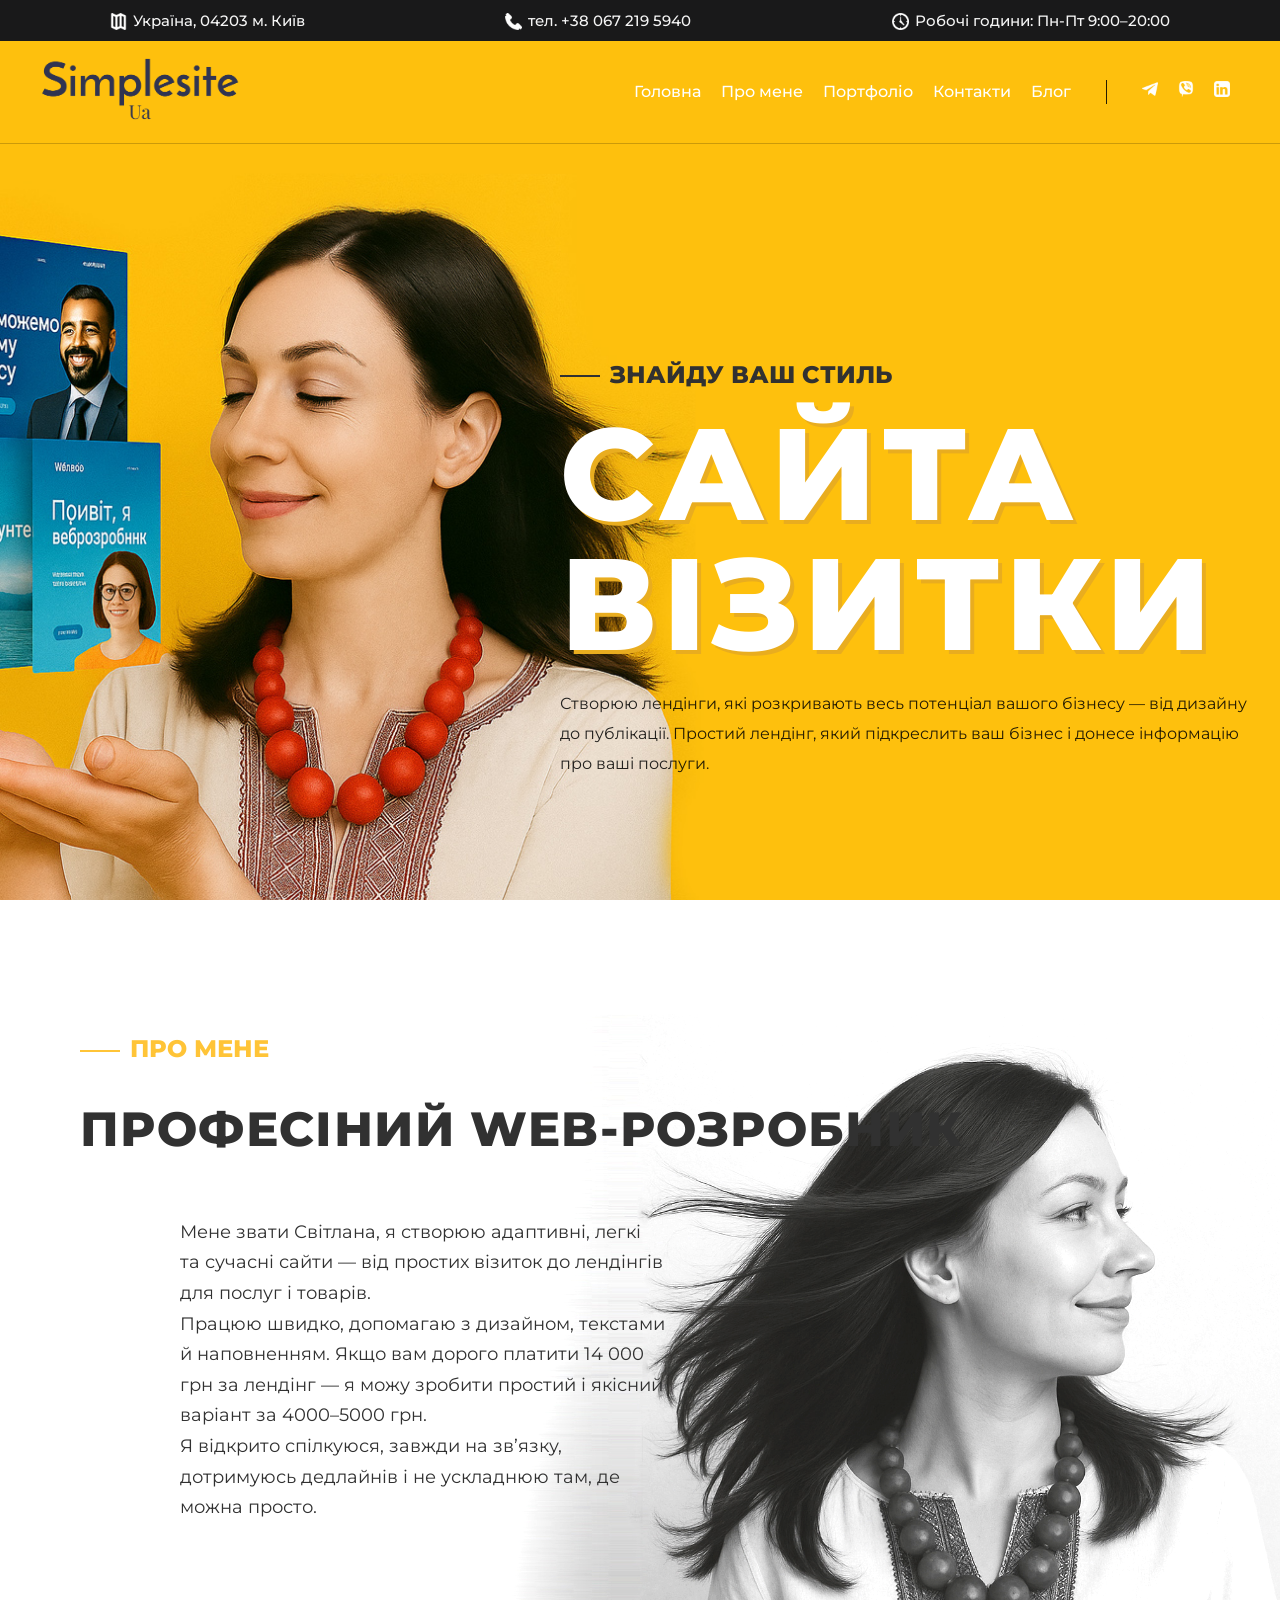
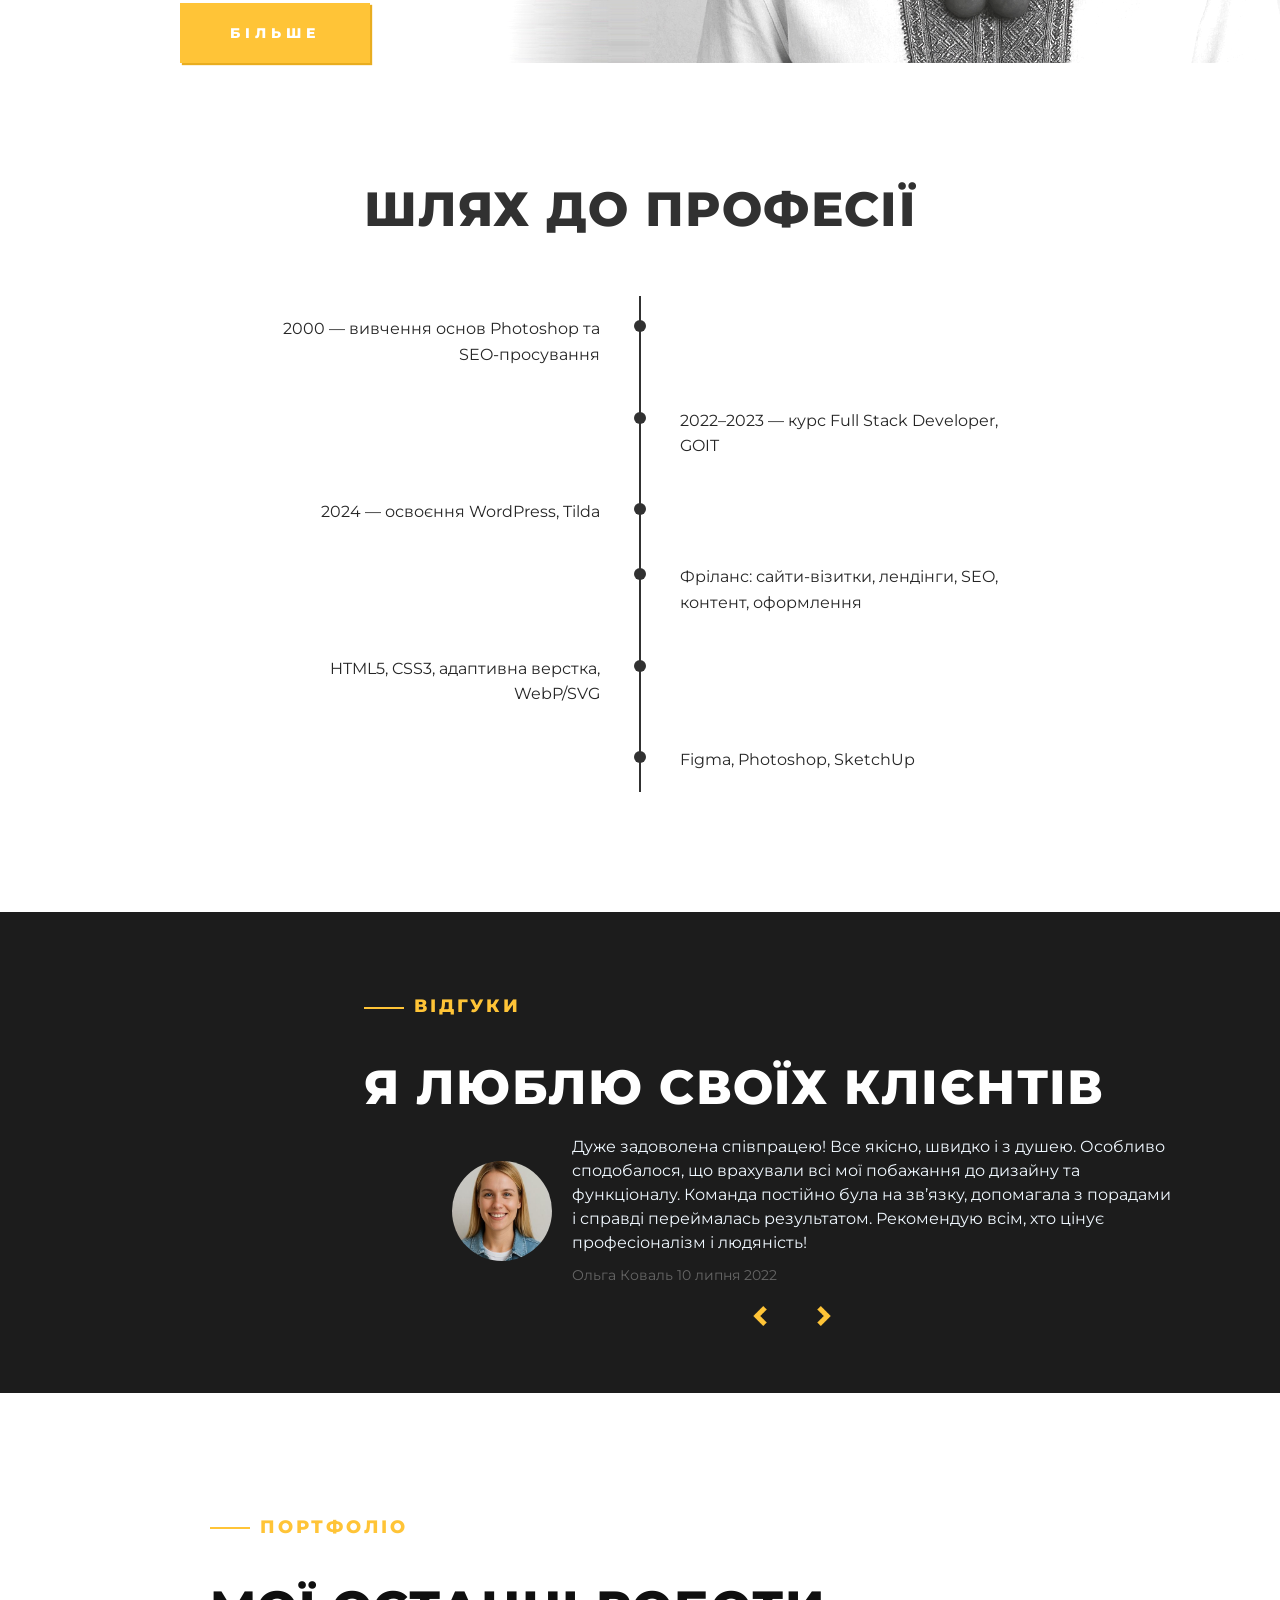
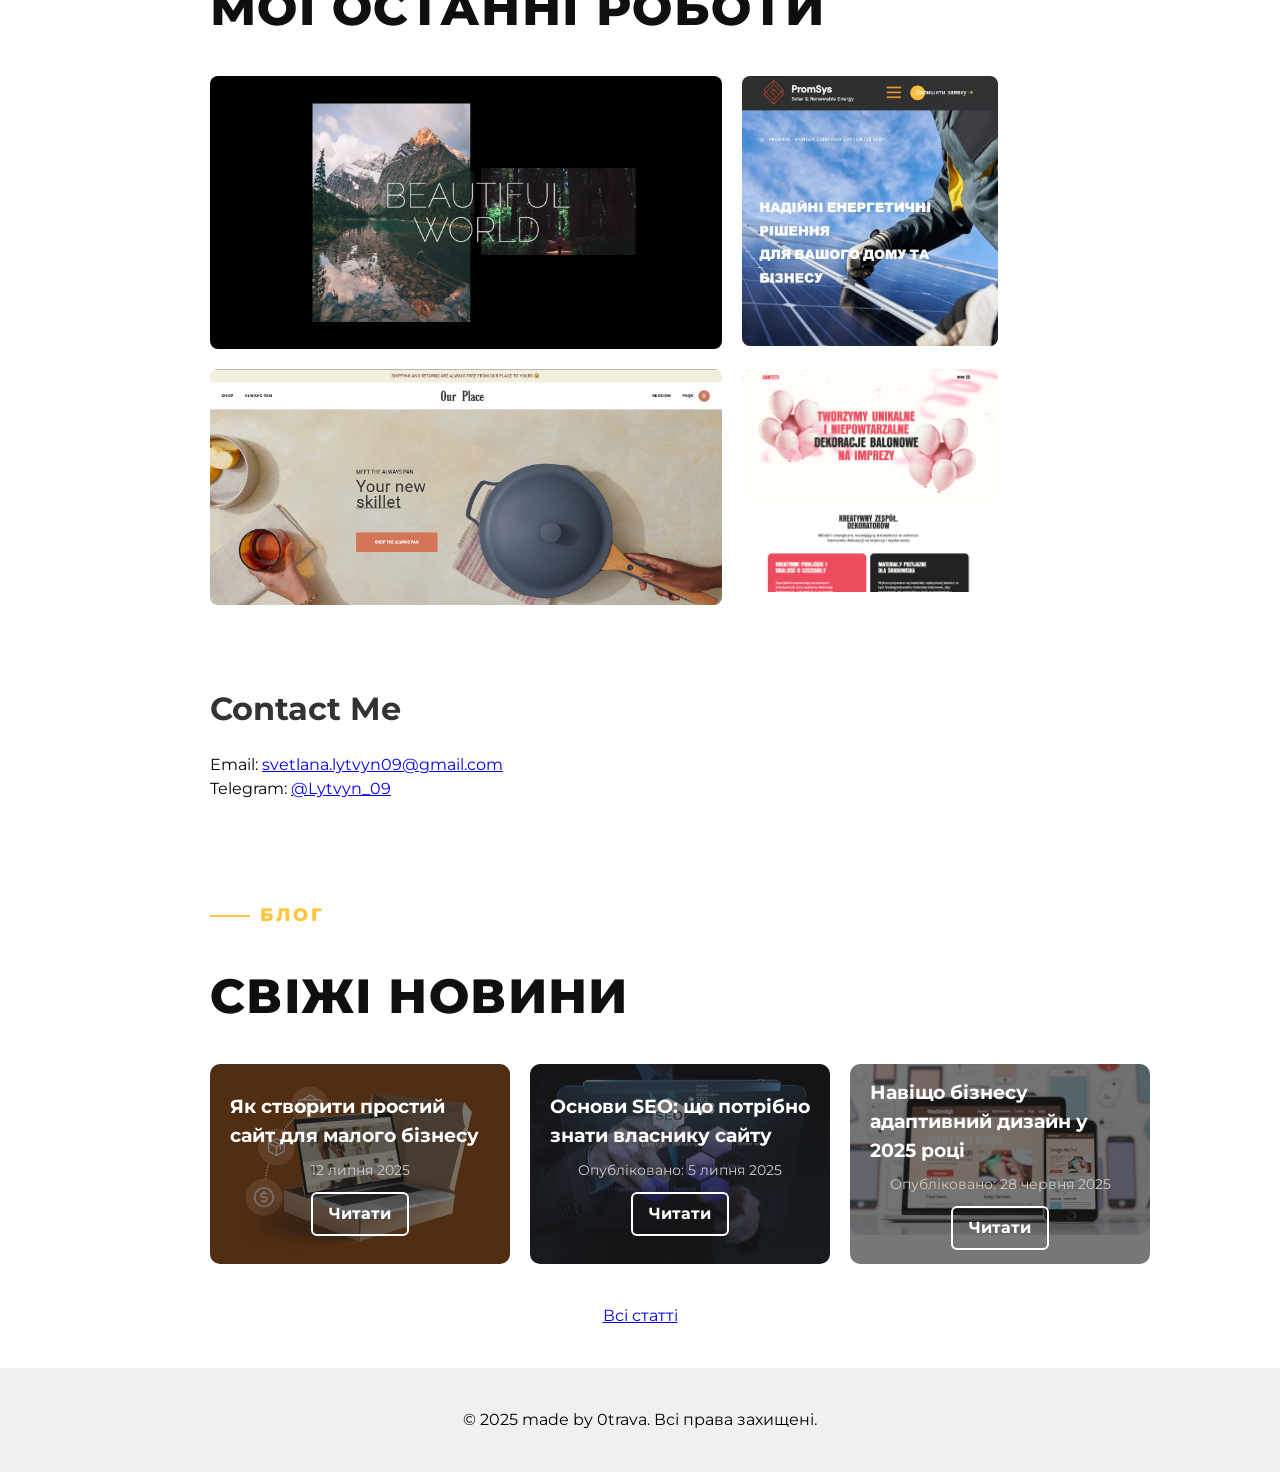
==== index.html @ 665ff6b8 "add blog info" ====
<!DOCTYPE html>
<html lang="uk">

<head>
  <meta charset="UTF-8" />
  <meta name="viewport" content="width=device-width, initial-scale=1.0" />
  <title>Simplesite</title>

  <link rel="preconnect" href="https://fonts.googleapis.com">
  <link rel="preconnect" href="https://fonts.gstatic.com" crossorigin>
  <link href="https://fonts.googleapis.com/css2?family=Montserrat:wght@400;700;900&display=swap" rel="stylesheet">
  <link href="https://fonts.googleapis.com/css2?family=Montserrat:wght@100;400;700;900&display=swap" rel="stylesheet" />


  <!-- Favicon -->
  <link rel="icon" href="./favicon-16x16.png" type="image/x-icon" />

  <!-- Style -->
  <link rel="stylesheet" href="style.css" />
  <link rel="stylesheet" href="./styles/hero.css" />
  <link rel="stylesheet" href="./styles/header.css" />
  <link rel="stylesheet" href="./styles/about_me.css" />
  <link rel="stylesheet" href="./styles/reviews.css" />
  <link rel="stylesheet" href="./styles/experience.css" />
  <link rel="stylesheet" href="./styles/portfolio.css" />
  <link rel="stylesheet" href="./styles/blog.css" />


</head>

<body>

  <header class="header">
    <p><span class="icon location"><img src="./images/icons/map-4-48.ico" alt="Location icon" width="17"
          height="17" /></span> Україна, 04203 м. Київ</p>
    <p><span class="icon phone"><img src="./images/icons/phone-48.ico" alt="Phone icon" width="17" height="17" /></span>
      тел. +38 067 219 5940</p>
    <p><span class="icon clock"><img src="./images/icons/clock-48.ico" alt="clock icon" width="17" height="17" /></span>
      Робочі години: Пн-Пт 9:00–20:00</p>
  </header>


  <!-- бургер -->
  <div class="navigation">
    <button class="burger" aria-label="Відкрити меню" aria-expanded="false" aria-controls="mobile-menu">
      &#9776;
    </button>

    <div class="logo-block">
      <a href="/"><img class="logo" src="./images/logomak_logo (1).png" alt="logo" height="100px"></a>
    </div>

    <nav class="desktop_nav" id="mobile-menu" aria-hidden="true">
      <button class="close-menu" aria-label="Закрити меню">&times;</button>

      <a href="#home">Головна</a>
      <a href="#about">Про мене</a>
      <a href="#portfolio">Портфоліо</a>
      <a href="#contact">Контакти</a>
      <a href="#blog">Блог</a>

      <div class="social-line"></div>

      <a href="https://t.me/Lytvyn_09" target="_blank" title="Telegram">
        <img src="./images/icons/telegram-48.ico" alt="Telegram icon" width="16" height="16" />
      </a>
      <a href="viber://chat?number=%2B380672195940" class="icon viber" target="_blank" aria-label="Viber" title="Viber">
        <img src="./images/icons/viber-4-48.ico" alt="Viber icon" width="16" height="16" />
      </a>
      <a href="https://www.linkedin.com/in/svetlanalytvyn/?locale=en_US" target="_blank" title="LinkedIn">
        <img src="./images/icons/linkedin-6-48.ico" alt="LinkedIn icon" width="16" height="16" />
      </a>
    </nav>
  </div>



  <!-- HERO -->

  <section id="home" class="hero">
    <div class="home-left">
      <p class="subtitle"><span class="highlight"></span>Знайду ваш стиль</p>
      <h1 class="main-title">Сайта Візитки</h1>
      <p class="description">
        Створюю лендінги, які розкривають весь потенціал вашого бізнесу — від дизайну до публікації.
        Простий лендінг, який підкреслить ваш бізнес і донесе інформацію про ваші послуги.
      </p>
    </div>
  </section>


  <!-- ABOUT ME -->

  <section id="about" class="about">
    <img class="about__img" src="./images/about_me.jpg" alt="0trava_about_me">
    <div class="about_container">
      <h2 class="about__title"><span class="highlight"></span>Про мене</h2>
      <h3 class="about__subtitle">Професіний WEB-розробник </h3>
      <div class="about__text">
        <p>Мене звати Світлана, я створюю адаптивні, легкі та сучасні сайти — від простих візиток до лендінгів для
          послуг і товарів.</p>
        <p>Працюю швидко, допомагаю з дизайном, текстами й наповненням. Якщо вам дорого платити 14 000 грн за лендінг —
          я можу зробити простий і якісний варіант за 4000–5000 грн.</p>
        <p>Я відкрито спілкуюся, завжди на зв’язку, дотримуюсь дедлайнів і не ускладнюю там, де можна просто.</p>
      </div>
      <button class="about__btn">Більше</button>
    </div>
  </section>



  <!-- experience -->

  <section class="experience container">
    <h3 class="experience__subtitle">Шлях до професії</h3>
    <ul class="experience__list">
      <li class="experience__item">2000 — вивчення основ Photoshop та SEO-просування</li>
      <li class="experience__item">2022–2023 — курс Full Stack Developer, GOIT</li>
      <li class="experience__item">2024 — освоєння WordPress, Tilda</li>
      <li class="experience__item">Фріланс: сайти-візитки, лендінги, SEO, контент, оформлення</li>
      <li class="experience__item">HTML5, CSS3, адаптивна верстка, WebP/SVG</li>
      <li class="experience__item">Figma, Photoshop, SketchUp</li>
    </ul>
  </section>




  <!-- Reviews -->

  <section class="reviews">
    <div class="reviews_container">
      <h2 class="reviews__title"><span class="highlight"></span>Відгуки</h2>
      <p class="reviews__subtitle">Я люблю своїх клієнтів</p>

      <div class="reviews__carousel">
        <div class="reviews__track">

          <div class="review">
            <img src="./images/review_olga.JPG" alt="Фото клієнта" class="review__photo">
            <div class="review__content">
              <p class="review__text">
                Дуже задоволена співпрацею! Все якісно, швидко і з душею. Особливо сподобалося, що врахували всі мої
                побажання до дизайну та функціоналу. Команда постійно була на зв’язку, допомагала з порадами і справді
                переймалась результатом. Рекомендую всім, хто цінує професіоналізм і людяність!
              </p>
              <div class="review__info">
                <span class="review__name">Ольга Коваль</span>
                <span class="review__date">10 липня 2022</span>
              </div>
            </div>
          </div>

          <div class="review">
            <img src="./images/review_irina.JPG" alt="Фото клієнта" class="review__photo">
            <div class="review__content">
              <p class="review__text">
                Сайт вийшов саме таким, як я хотіла! Дякую за увагу до деталей, терпляче ставлення до моїх правок і
                своєчасне виконання кожного етапу. Навіть після завершення проєкту мені допомогли з консультацією, коли
                виникли запитання. Це рідкість, і я це дуже ціную.
              </p>
              <div class="review__info">
                <span class="review__name">Ірина Литвин</span>
                <span class="review__date">2 липня 2024</span>
              </div>
            </div>
          </div>

          <div class="review">
            <img src="./images/review_ura.JPG" alt="Фото клієнта" class="review__photo">
            <div class="review__content">
              <p class="review__text">
                Працювати було легко та приємно! Відразу видно, що людина на своєму місці: технічно підкована,
                організована і не боїться складних завдань. Моє замовлення реалізували швидше, ніж я очікував, ще й
                підказали кілька рішень, які зробили сайт зручнішим для клієнтів. Дякую за роботу!
              </p>
              <div class="review__info">
                <span class="review__name">Юрій Лагута</span>
                <span class="review__date">5 червня 2023</span>
              </div>
            </div>
          </div>



        </div>

        <div class="reviews__arrows">
          <button class="arrow arrow--prev"></button>
          <button class="arrow arrow--next"></button>
        </div>
      </div>
    </div>
  </section>



  <!-- portfolio -->


  <section id="portfolio" class="portfolio container">
    <h2 class="portfolio__title"><span class="highlight"></span>ПОРТФОЛІО</h2>
    <p class="portfolio__subtitle">Мої останні роботи</p>

    <ul class="works">
      <li class="work">
        <img src="./images/portfolio_1.png" alt="Сайт візитка" />
        <div class="work__overlay">
          <p>Сайт-візитка з атмосферним дизайном для презентації бренду</p>
          <a href="https://0trava.github.io/Beautiful-World/" class="btn">Подивитись</a>
        </div>
      </li>
      <li class="work">
        <img src="./images/portfolio_3.JPG" alt="Сайт сонячні системи" />
        <div class="work__overlay">
          <p>Сайт для компанії з встановлення сонячних електростанцій</p>
          <a href="https://0trava.github.io/PromSys_SunPower/" class="btn">Подивитись</a>
        </div>
      </li>
      <li class="work">
        <img src="./images/portfolio_2.png" alt="Сайт магазин" />
        <div class="work__overlay">
          <p>Інтернет-магазин із продажу кухонного посуду</p>
          <a href="https://0trava.github.io/PROJECT-portfolio-Our_Place/" class="btn">Подивитись</a>
        </div>
      </li>
      <li class="work">
        <img src="./images/portfolio_4.png" alt="Сайт доставка кульок" />
        <div class="work__overlay">
          <p>Сайт для компанії з доставки святкових гелійових кульок</p>
          <a href="https://0trava.github.io/CONFETTI/" class="btn">Подивитись</a>
        </div>
      </li>
    </ul>
  </section>


  <!-- contact&&& -->

  <section id="contact" class="container">
    <h2>Contact Me</h2>
    <p>Email: <a href="mailto:svetlana.lytvyn09@gmail.com">svetlana.lytvyn09@gmail.com</a></p>
    <p>Telegram: <a href="https://t.me/Lytvyn_09" target="_blank">@Lytvyn_09</a></p>
  </section>


  <!-- BLOG -->

  <section id="blog" class="container">
    <h2 class="portfolio__title"><span class="highlight"></span>Блог</h2>
    <p class="portfolio__subtitle">Свіжі новини</p>

    <div class="blog__articles">
      <div class="blog__item">
        <img src="./images/blog_1.png" alt="Як створити простий сайт для малого бізнесу">
        <div>
          <h3>Як створити простий сайт для малого бізнесу</h3>
          <p class="blog__date">12 липня 2025</p>
          <a href="#" class="btn">Читати</a>
        </div>
      </div>

      <div class="blog__item">
        <img src="./images/blog_2.jpg" alt="Основи SEO: що потрібно знати власнику сайту">
        <div>
          <h3>Основи SEO: що потрібно знати власнику сайту</h3>
          <p class="blog__date">Опубліковано: 5 липня 2025</p>
          <a href="#" class="btn">Читати</a>
        </div>
      </div>

      <div class="blog__item">
        <img src="./images/blog_3.jpg" alt="Навіщо бізнесу адаптивний дизайн у 2025 році">
        <div>
          <h3>Навіщо бізнесу адаптивний дизайн у 2025 році</h3>
          <p class="blog__date">Опубліковано: 28 червня 2025</p>
          <a href="#" class="btn">Читати</a>
        </div>

      </div>
    </div>

    <div class="blog__all">
      <a href="#" class="btn">Всі статті</a>
    </div>
  </section>




  <footer>
    <p>© 2025 made by 0trava. Всі права захищені.</p>
  </footer>


  <!-- Scripts -->
  <script src="./js/burger-menu.js" defer></script>
  <script src="./js/reviews-carousel.js" defer></script>
</body>

</html>
---- style.css ----
/* -------- RESET -------- */
*,
*::before,
*::after {
  margin: 0;
  padding: 0;
  box-sizing: border-box;
}

html,
body {
  height: 100%;
  scroll-behavior: smooth;
}

body {
  font-family: 'Montserrat', sans-serif;
  line-height: 1.5;
}

/* -------- ROOT VARIABLES -------- */
:root {
  --main-yellow: #FCC23A;
  --text-dark: #2e2e2e;
  --text-light: #fff;
  --bg-light: #f0f0f0;
  --accent-dark: #333;
}



/* -------- LAYOUT -------- */
.container {
  padding: 40px 20px;
  max-width: 900px;
  margin: auto;
}

section {
  margin-bottom: 60px;
}

h2 {
  font-size: 32px;
  color: var(--accent-dark);
  margin-bottom: 20px;
}

.works {
  display: flex;
  flex-wrap: wrap;
  gap: 20px;
}

.work {
  width: calc(33.333% - 20px);
}

.work img {
  width: 100%;
  display: block;
  border-radius: 8px;
}

/* -------- FOOTER -------- */
footer {
  background-color: var(--bg-light);
  padding: 40px 20px;
  text-align: center;
}

footer a {
  color: var(--accent-dark);
  font-weight: bold;
}

/* -------- RESPONSIVE -------- */
@media (max-width: 768px) {
  .work {
    width: 100%;
  }

  header {
    flex-direction: column;
    text-align: center;
  }

  .header-right {
    margin-top: 20px;
  }
}
---- styles/hero.css ----
/* --------------------HERO---------------- */

#home {
  background-image: url('../images/hero_desktop_3.jpg');
  background-size: cover;
  background-position: center;
  background-repeat: no-repeat;
  background-attachment: fixed; /* Паралакс */
  min-height: 90vh;
  display: flex;
  align-items: center;
  flex-wrap: wrap;
  padding: 60px 20px;
  position: relative;
  color: var(--text-light);
  z-index: 1;
}

#home::before {
  content: "";
  position: absolute;
  inset: 0;
  z-index: 0;
}

.hero {
  display: flex;
  justify-content: end;
  padding-left: 40px;
  padding-right: 40px;
  pointer-events: none;
  flex-wrap: wrap;
}

.home-left {
  position: relative;
  z-index: 2;
  max-width: 700px;
  flex: 1;
  width: 41vw;
  display: flex;
  flex-direction: column;
  pointer-events: auto;
}

.hero .subtitle {
  color: rgb(49, 49, 49);
  font-size: 24px;
  font-weight: 800;
  line-height: 69px;
  text-transform: uppercase;
  pointer-events: none;
}

.subtitle .highlight {
  display: inline-block;
  vertical-align: middle;
  width: 40px;
  height: 2px;
  background-color: rgb(49, 49, 49);
  margin-right: 10px;
}

.hero h1 {
    color: #FFFFFF;
    font-family: "Montserrat", Sans-serif;
    font-size: 130px;
    font-weight: 800;
    text-transform: uppercase;
    line-height: 130px;
    letter-spacing: 5px;
    text-shadow: 4px 4px 0px #E9AD1F;
    pointer-events: none;
}

.home-left p {
  margin-top: 20px;
  color:#000000da;
  font-family: "Montserrat", Sans-serif;
  font-size: 16px;
  font-weight: 400;
  line-height: 30px;
  letter-spacing: 0px;
  pointer-events: none;

}

.home-right img {
  max-width: 300px;
  border-radius: 10px;
}

/* --------------------ADAPTIVE---------------- */

/* Планшети */
@media (max-width: 991px) {
  #home {
  min-height: 70vh;
  padding-right: 40px;
  padding-left: 40px;
  justify-content: right;

    display: flex;
  flex-wrap: wrap; /* або wrap-reverse */
      

}

  .hero {
    justify-content: center;
    /* padding: 40px 20px; */
  }

  .home-left {
    display: flex;
    width: 60vw;
    text-align: right;
      flex: 0 0 auto;
  }

  .hero .subtitle {
    font-size: 20px;
    line-height: 40px;
  }

  .hero h1 {
    font-size: 80px;
    line-height: 90px;
    letter-spacing: 3px;
    text-shadow: 3px 3px 0px #969696;
  }

  .home-left p {
    font-size: 15px;
    line-height: 26px;
  }

  .home-right img {
    max-width: 250px;
    margin-top: 30px;
  }
}

/* Мобільні */
@media (max-width: 576px) {
  #home {
    padding: 40px 15px;
    background-attachment: scroll; /* на мобільних паралакс часто не працює */
  }

  .hero {
    flex-direction: column;
    padding: 0;
    margin: 0;
  }

  .home-left {
    width: 100%;
    text-align: center;
    align-items: center;
  }

  .hero .subtitle {
    font-size: 18px;
    line-height: 30px;
  }

  .hero h1 {
    font-size: 50px;
    line-height: 60px;
    letter-spacing: 2px;
    text-shadow: 2px 2px 0px #969696;
  }

  .home-left p {
    font-size: 14px;
    line-height: 24px;
  }

  .home-right img {
    max-width: 200px;
    margin-top: 20px;
  }
}
---- styles/header.css ----
/* -------- HEADER -------- */

.header {
  background-color: #19191A;
  font-family: "Montserrat", sans-serif;
  font-size: 15.3px;
  font-weight: 500;
  line-height: 1.4em;
  letter-spacing: 0;

  display: flex;                 /* Горизонтальне розміщення <p> */
  align-items: center;           /* Вертикальне вирівнювання всіх <p> по центру */
  justify-content: space-around; /* Рівномірний розподіл по ширині */

  width: 100%;
  min-height: 41px;
  color: #f5f5f5;
  padding: 0 10px;               /* Відступи з боків */
}

/* Вирівнювання іконки та тексту всередині <p> */
.header p {
  display: flex;
  align-items: center;
  gap: 6px;
  margin: 0;
  white-space: nowrap;
  pointer-events: none;          /* Забороняємо події на <p>, щоб не блокувати інші */
}

.header p img {
  display: inline-block;
  vertical-align: middle;
  width: 17px;
  height: 17px;
  margin: 0;
  padding: 0;
}

/* Контейнер для логотипу */
.logo-block {
  height: 100px;               /* Висота шапки */
  display: flex;
  justify-content: center;     /* Горизонтальне центрування */
  align-items: center;         /* Вертикальне центрування */
  overflow: visible;           
  pointer-events: auto;        /* Блок реагує на події */
  position: relative;          
  z-index: 1;                 
}

/* Логотип */
.logo {
  width: 200px;                /* Ширина логотипу */
  height: auto;                /* Збереження пропорцій */
  max-height: 100%;            /* Не виходити за висоту контейнера */
  filter: none;  /* Інверсія кольору (для білої версії) */
  overflow: hidden;
}


/* -------- NAV -------- */

.desktop_nav {
  /* background-color: var(--main-yellow); */
  display: flex;
  justify-content: flex-end;
  align-items: center;
  padding: 10px;
  gap: 20px;
  flex-wrap: wrap;
  min-height: 102px;
  width: 1170px;

  font-family: 'Montserrat', sans-serif;
  font-weight: 600;             /* вага шрифту */
  font-size: 14px;
  line-height: 1.65em;
  letter-spacing: 0;
  color:#000000da;
}

.navigation {
  background-color: #fec00d;
  border-style: solid;
  border-width: 0 0 1px 0;
  border-color: #00000033;
  transition: background 0.3s, border 0.3s, border-radius 0.3s, box-shadow 0.3s;
  z-index: 1;

  display: flex;
  justify-content: center;
  align-items: center;
  padding: 0 40px;
}

nav a {
  color:var(--text-light) ;           /* або var(--text-light) */
  text-decoration: none;
  font-weight: 500;
  font-size: 16px;
  line-height: 1.65em;
  letter-spacing: 0;
  font-family: 'Montserrat', sans-serif;

  transition: color 0.3s ease; /* Плавний перехід кольору */
}

nav a:hover,
nav a:focus {
  color: #000000da;
}

/* -------- SOCIAL -------- */

a img {
  transition: filter 0.3s ease;
filter: brightness(100%) saturate(50%);
}

a:hover img {
  filter: brightness(0) saturate(100%);
}

.desktop_nav .social-line {
  height: 24px;               /* Висота лінії - по центру меню */
  width: 1px;
  background-color: #000000da;
  margin: 0 15px;             /* Відступи з боків */
}


/* ------------------Adaptive------------ */

@media (max-width: 1024px) {
  /* Контейнер навігації - білий фон, чорний текст */
  .navigation {
    background-color: #ffffff;
    color: #19191A;
    border-color: transparent;
    flex-direction: column;
    align-items: center;
    max-height: 200px;
  }

  .navigation nav {
    gap: none;
    /* min-height: 80px; */
  }

  /* Посилання навігації чорні */
  .navigation nav a {
    color: #19191A;
  }

  .navigation nav a:hover,
  .navigation nav a:focus {
    color: var(--main-yellow, #FCC23A); /* Можна акцентом */
  }

  /* Лого чорне, вгорі, по центру */
  .logo-block {
    display: flex;
    height: 100px;
    order: -1;              /* Піднімаємо лого вище за інші блоки */
  }

  .logo {
    filter: none;           /* прибираємо інверсію для чорного логотипу */
    width: 150px;           /* менший розмір для мобільних */
    max-height: none;
    transition: scale 0.3s ease;
  }

  /* Весь блок навігації flex-колонка та центрований */
  .desktop_nav {
    /* flex-direction: column; */
    display: flex;
    justify-content: center;
    align-items: center;
    background-color: transparent;
    width: 100%;
    gap: 10px;
    padding-top: 0;
    height: 80px;
  }



  /* Іконки чорного кольору — якщо використовуються SVG, змінити fill, для img можна замінити файли */

/* Базовий стиль іконок */
.desktop_nav a img {
  filter: grayscale(100%) brightness(0) invert(0);
  transition: filter 0.3s ease;
}

/* При наведенні — жовтий відтінок */
.desktop_nav .logo-block:hover img,
.desktop_nav .logo-block:focus img {
  filter: brightness(0) saturate(100%) invert(1); /* приклад: робить зображення інверсією */
  transition: filter 0.3s ease;
}

.navigation .logo:hover,
.navigation .logo:focus {
  scale: 1.1;
}

/* Якщо є текст (для текстових посилань) */
.desktop_nav a:hover,
.desktop_nav a:focus {
  color: var(--main-yellow, #FCC23A);
}
  
}

/* 630 */

.burger {
  display: none;
  font-size: 30px;
  background: none;
  border: none;
  cursor: pointer;
  color: #030303;
  padding: 10px;
  z-index: 1001;
  user-select: none;
}

/* Кнопка закрытия крестик */
.close-menu {
  display: none;
  position: absolute;
  top: 20px;
  right: 20px;
  font-size: 36px;
  background: none;
  border: none;
  cursor: pointer;
  color: #19191A;
  user-select: none;
  z-index: 1010;
}

@media (max-width: 630px) {
  .navigation {
    display: flex;
    justify-content: space-between;
    flex-direction: row;
    align-items: center;

  }

  .burger {
    display: block;
    order: 3;
    z-index: 1100;
  }

  .desktop_nav {
    display: none;
    flex-direction: column;
    position: fixed;
    top: 0; left: 0;
    width: 100vw;
    height: 100vh;
    background-color: #a72b2b;
    color: #19191A;
    padding-top: 100px;
    align-items: center;
    justify-content: center;
    gap: 30px;
    z-index: 1000;
  }

  .desktop_nav.active {
    display: flex;
  }

  .desktop_nav.active .close-menu {
    display: block;
  }

  .desktop_nav a {
    font-size: 24px;
    color: #19191A;
    text-decoration: none;
  }

  .desktop_nav a:hover,
  .desktop_nav a:focus {
    color: var(--main-yellow, #FCC23A);
  }

  /* Навігаційний хедер */

}
---- styles/about_me.css ----
.about {
    position: relative;

    min-height: 600px;
    display: flex;
    flex-direction: column;
    justify-content: center;
    align-items: start;
    padding: 0 80px;
    
}

.about_container {
    max-width: 1170px;
     display: flex;
    flex-direction: column;
    justify-content: start;
    z-index: 100;
}

.about__img {
    position: absolute;
    right: 0;
    top: 0;
    height: 100%;
    filter: brightness(1.3);
    opacity: 0.9;
}





.about__title {
  color: #FFC437;
  font-size: 24px;
  font-weight: 800;
  line-height: 69px;
  text-transform: uppercase;
  pointer-events: none;
}

.about__title .highlight {
  display: inline-block;
  vertical-align: middle;  /* щоб лінія була на одному рівні з текстом */
  width: 40px;             /* довжина лінії */
  height: 2px;             /* товщина лінії */
  background-color: #FFC437;
  margin-right: 10px;      /* відступ від лінії до тексту */
}

.about__subtitle {
    color: #313131;
    font-family: "Montserrat", Sans-serif;
    font-size: 48px;
    font-weight: 800;
    text-transform: uppercase;
    line-height: 1.12em;
    letter-spacing: 1.4px;
    pointer-events: none;
}

.about__text {
    padding: 60px 55px 0px 100px;
    max-width: 50vw;
    /* pointer-events: none; */
}

.about__text p {
    color: #313131;
    font-family: "Montserrat", Sans-serif;
    font-size: 18px;
    font-weight: 400;
    line-height: 1.7em;
    letter-spacing: 0px;
    /* pointer-events: none; */
}


/* Button */

.about__btn {
    color: #FFFFFF;
    background-color: #FFC437;
    width: 190px;
    height: 60px;
    padding: 10px 30px;
    margin-top: 80px;
    margin-left: 100px;
    display: flex;
    align-items: center;
    justify-content: center;
    border: none;
    cursor: pointer;

    font-family: "Montserrat", Sans-serif;
    font-size: 14px;
    font-weight: 800;
    text-transform: uppercase;
    line-height: 20px;
    letter-spacing: 5px;

    box-shadow: 2px 2px 1px #E9AD1F;

    position: relative;
    overflow: hidden;
    z-index: 0;
    transition: color 0.3s ease;
}

.about__btn::before {
    content: "";
    position: absolute;
    top: -100%;
    left: 0;
    width: 100%;
    height: 100%;
    background: #000;
    z-index: -1;
    transition: top 0.4s ease-in-out;
}

.about__btn:hover::before {
    top: 0;
}

.about__btn:hover {
    color: #FFFFFF; /* або #FFFFFF — вибери, що більше подобається */
}
@media (max-width: 1200px) {
    .about__text {
    padding: 40px 30px 0px 0px;
    max-width: 50%;
  }

}

@media (max-width: 1024px) {
  .about {
    padding: 0 40px;
  }

  .about_container {
    padding-bottom: 100px;
    padding-top: 80px;
  }

  .about__text {
    padding: 40px 30px 0px 0px;
    max-width: 100%;
  }

  .about__subtitle {
    font-size: 36px;
  }

  .about__btn {
    margin-left: 40px;
  }

    .about__img {
    opacity: 0.5;
    filter: none;
  }
}

@media (max-width: 768px) {
  .about {
    padding: 0 20px;
  }

  .about_container {
    align-items: flex-start;
  }

  .about__img {
    opacity: 0.2;
    filter: none;
  }

  .about__title {
    font-size: 20px;
    line-height: 1.2;
  }

  .about__subtitle {
    font-size: 28px;
  }

  .about__text {
    padding: 30px 20px 0px 20px;
  }

  .about__text p {
    font-size: 16px;
    line-height: 1.5em;
  }

  .about__btn {
    width: 100%;
    max-width: 200px;
    margin: 40px auto 0;
    margin-left: 0;
  }
}

@media (max-width: 480px) {
  .about {
    padding: 0 10px;
    min-height: auto;
  }

  .about__subtitle {
    font-size: 22px;
  }

  .about__text {
    padding: 20px 10px 0px 10px;
  }

  .about__text p {
    font-size: 15px;
  }

  .about__btn {
    width: 100%;
    height: 50px;
    font-size: 12px;
    letter-spacing: 3px;
  }

  .about__title .highlight {
    width: 25px;
    height: 2px;
  }
}
---- styles/reviews.css ----
.reviews {
  text-align: center;
  padding: 60px 20px;
  background-color: #1C1C1C;
  color: aliceblue;
  width: 100vw;
  display: flex;
  justify-content: end;
}

.reviews_container {
  width: 70vw;
  display: flex;
  justify-content: start;
  flex-direction: column;
  align-items: flex-start;

}

.reviews__title {
  color: #FFC437;
  font-family: "Montserrat", Sans-serif;
    font-size: 18px;
    font-weight: 800;
    text-transform: uppercase;
    line-height: 69px;
    letter-spacing: 3px;
}

.reviews__title .highlight {
  display: inline-block;
  vertical-align: middle;  /* щоб лінія була на одному рівні з текстом */
  width: 40px;             /* довжина лінії */
  height: 2px;             /* товщина лінії */
  background-color: #FFC437;
  margin-right: 10px;      /* відступ від лінії до тексту */
}

.reviews__subtitle {
    color: #FFFFFF;
    font-family: "Montserrat", Sans-serif;
    font-size: 48px;
    font-weight: 800;
    text-transform: uppercase;
    line-height: 1.12em;
    letter-spacing: 1.4px;
}

.reviews__carousel {
  position: relative;
  overflow: hidden;
  max-width: 100%;
}

.reviews__track {
  display: flex;
  transition: transform 0.5s ease;
  /* додаємо flex-wrap для адаптиву */
  flex-wrap: nowrap;
}

.review {
  flex: 0 0 100%;
  display: flex;
  align-items: center;
  justify-content: center;
  padding: 20px;
  gap: 20px;
  box-sizing: border-box;
}

.review__photo {
  /* width: 100px;
  height: 100px;
  border-radius: 50%;
  object-fit: cover; */

 width: 100px;
 height: 100px;
 border-radius: 50%;
 
}

.review__content {
  max-width: 600px;
  text-align: left;
}

.review__text {
  font-size: 16px;
  margin-bottom: 10px;
}

.review__info {
  font-size: 14px;
  color: #666;
}

/* <-     -> */



.arrow {
  width: 20px; /* можно адаптировать */
  height: 20px;
  background-size: contain;
  background-repeat: no-repeat;
  background-position: center;
  border: none;
  background-color: transparent;
  cursor: pointer;
  transition: filter 0.3s, opacity 0.3s;
  margin-right: 40px;
}

/* Левая стрелка */
.arrow--prev {
  background-image: url('../images/icons//arrow-88-32.png');
}

/* Правая стрелка */
.arrow--next {
  background-image: url('../images/icons/arrow-24-32.png');
}

/* Ховер-эффект для всех стрелок */
.arrow:active {
  filter: brightness(5) grayscale(1);
  opacity: 0.8;
}

/* Адаптивність */

/* На екранах менше 768px (планшети, телефони) */
@media (max-width: 768px) {

  .reviews {
        justify-content: center;
  }
  
  .review {
    flex-direction: column;
    text-align: center;

  }

  .review__content {
    max-width: 100%;
  }

  .review__photo {
    margin-bottom: 15px;
  }
}

/* На дуже маленьких екранах (мобільні телефони) */
@media (max-width: 480px) {
  .reviews__title {
    font-size: 24px;
  }

  .reviews__subtitle {
    font-size: 16px;
    margin-bottom: 30px;
  }

  .review__text {
    font-size: 14px;
  }

  .arrow {
    font-size: 18px;
    padding: 6px 12px;
  }
}
---- styles/experience.css ----
.experience {
  position: relative;
  padding: 60px 20px;
}

.experience__title,
.experience__subtitle {
  text-align: center;
    color: #313131;
    font-family: "Montserrat", Sans-serif;
    font-size: 48px;
    font-weight: 800;
    text-transform: uppercase;
    line-height: 1.12em;
    letter-spacing: 1.4px;
    pointer-events: none;
}

.experience__list {
  position: relative;
  margin: 60px auto;
  padding: 0;
  list-style: none;
  max-width: 900px;
}

.experience__list::before {
  content: "";
  position: absolute;
  left: 50%;
  top: 0;
  bottom: 0;
  width: 2px;
  background-color: rgb(49, 49, 49);
  transform: translateX(-50%);
}

.experience__item {
  position: relative;
  width: 50%;
  padding: 20px 40px;
  box-sizing: border-box;
  color: #000000da;
  font-family: "Montserrat", sans-serif;
  font-size: 16px;
  line-height: 1.6em;
}

.experience__item:nth-child(odd) {
  left: 0;
  text-align: right;
}

.experience__item:nth-child(even) {
  left: 50%;
  text-align: left;
}

.experience__item::before {
  content: "";
  position: absolute;
  top: 24px;
  width: 12px;
  height: 12px;
  background-color: rgb(49, 49, 49);
  border-radius: 50%;
  z-index: 1;
}

.experience__item:nth-child(odd)::before {
  right: -6px;
}

.experience__item:nth-child(even)::before {
  left: -6px;
}

/* Адаптивність */
@media (max-width: 768px) {
  .experience__item,
  .experience__item:nth-child(even),
  .experience__item:nth-child(odd) {
    width: 100%;
    left: 0;
    text-align: left;
    padding-left: 30px;
    padding-right: 10px;
  }

  .experience__item::before {
    left: 0;
  }

  .experience__list::before {
    left: 20px;
  }

    .experience__subtitle {
        font-size: 24px;
    }
}
---- styles/portfolio.css ----
.portfolio .works {
  display: grid;
  grid-template-columns: repeat(auto-fit, minmax(300px, 1fr)); /* 2 колонки при достатній ширині */
  gap: 20px;
  padding: 0;
  margin: 0;
  list-style: none;
}

.portfolio__title {
  color: #FFC437;
  font-family: "Montserrat", Sans-serif;
    font-size: 18px;
    font-weight: 800;
    text-transform: uppercase;
    line-height: 69px;
    letter-spacing: 3px;
}

.portfolio__title .highlight {
  display: inline-block;
  vertical-align: middle;  /* щоб лінія була на одному рівні з текстом */
  width: 40px;             /* довжина лінії */
  height: 2px;             /* товщина лінії */
  background-color: #FFC437;
  margin-right: 10px;      /* відступ від лінії до тексту */
}

.portfolio__subtitle {
    color: #0f0f0f;
    font-family: "Montserrat", Sans-serif;
    font-size: 48px;
    font-weight: 800;
    text-transform: uppercase;
    line-height: 1.12em;
    letter-spacing: 1.4px;
    margin-bottom: 40px;
}

/* Portfolio photo list */


.portfolio .work {
  position: relative;
  overflow: hidden;
  border-radius: 5px;
  display: flex;
  
}

.works li:nth-child(1) {
    width: 40vw;
}

.works li:nth-child(2) {
    width: 20vw;
}

.works li:nth-child(3) {
    width: 40vw;
}

.works li:nth-child(4) {
    width: 20vw;
}



.portfolio .work img {
  width: 100%;
  height: auto;
  display: block;
  transition: transform 0.4s ease;
}



.portfolio .work p {
  top: 40%;
  color: #fff;
  font-size: 18px;
  margin: 0;
  text-align: center;
}

.portfolio .work .btn {
  top: 55%;
  background-color: #fff;
  color: #000;
  padding: 8px 16px;
  border-radius: 4px;
  text-decoration: none;
  font-weight: 500;
}

/* Сірий напівпрозорий фон */
.portfolio .work {
  position: relative;
  overflow: hidden;
  border-radius: 5px;
  display: block;
}

.portfolio .work__overlay {
  position: absolute;
  top: 0;
  left: 0;
  width: 100%;
  height: 100%;
  padding: 20px;
  display: flex;
  flex-direction: column;
  justify-content: center;
  align-items: center;
  text-align: center;

  opacity: 0;
  z-index: 2;
  transition: opacity 0.3s ease;
}

.portfolio .work__overlay p {
  color: #fff;
  font-size: 18px;
  margin-bottom: 16px;
  max-width: 90%;
}

.portfolio .work__overlay .btn {
  background-color: #fff;
  color: #000;
  padding: 8px 16px;
  border-radius: 4px;
  text-decoration: none;
  font-weight: 500;
}

/* Сірий напівпрозорий фон */
.portfolio .work::before {
  content: '';
  position: absolute;
  top: 0; left: 0;
  width: 100%;
  height: 100%;
  background-color: rgba(0, 0, 0, 0.5);
  opacity: 0;
  transition: opacity 0.3s ease;
  z-index: 1;
}

/* Ефекти при наведенні */
.portfolio .work:hover img {
  transform: scale(1.05);
}

.portfolio .work:hover::before,
.portfolio .work:hover .work__overlay {
  opacity: 1;
}


/* Adaptive */

@media (max-width: 1140px) {
  .works li {
    width: 100% !important;
  }
}

@media (min-width: 900px) {
  .portfolio .works {
    grid-template-columns: repeat(2, 1fr);
  }
}

@media (max-width: 768px) {
  .portfolio .works {
    grid-template-columns: 1fr; /* 1 колонка на планшетах */
  }

      .portfolio__subtitle {
        font-size: 16px;
        margin-bottom: 30px;
    }

        .reviews__title {
        font-size: 24px;
    }
}
---- styles/blog.css ----
.blog {
    width: 80vw;
}


.blog__articles {
    display: grid;
    grid-template-columns: repeat(3, 1fr); /* 3 колонки */
    gap: 20px;
    margin-top: 30px;
}

.blog__item {
  position: relative;
  overflow: hidden;
  border-radius: 10px;
  width: 300px;
}

.blog__item img {
  width: 100%;
  height: auto;
  display: block;
  border-radius: 10px;
  transition: transform 0.3s ease;
}

.blog__item:hover img {
  transform: scale(1.05);
}

.blog__item div {
  position: absolute;
  bottom: 0;
  left: 0;
  right: 0;
  padding: 20px;
  background: rgba(30, 30, 30, 0.6); /* сірий прозорий фон */
  color: #fff;
  text-align: left;
  height: 100%;
  display: flex;
  justify-content: center;
  align-items: center;
  flex-direction: column;
}

.blog__item h3 {
  font-size: 1.2rem;
  margin-bottom: 10px;
  color: #fff;
}

.blog__date {
  font-size: 0.9rem;
  color: #ccc; /* світло-сірий */
  margin-bottom: 10px;
}

.blog__item .btn {
  font-weight: 700;
  color: #fff;
  background: transparent;
  border: 2px solid #fff;
  padding: 8px 16px;
  border-radius: 6px;
  text-decoration: none;
  transition: background 0.3s ease, color 0.3s ease;
}

.blog__item .btn:hover {
  background: #fff;
  color: #333;
}

.blog__all {
  text-align: center;
  margin-top: 40px;
}

/* Адаптив до 1140px і нижче */
@media (max-width: 1140px) {
  .blog__articles {
    grid-template-columns: 1fr;
  }
}
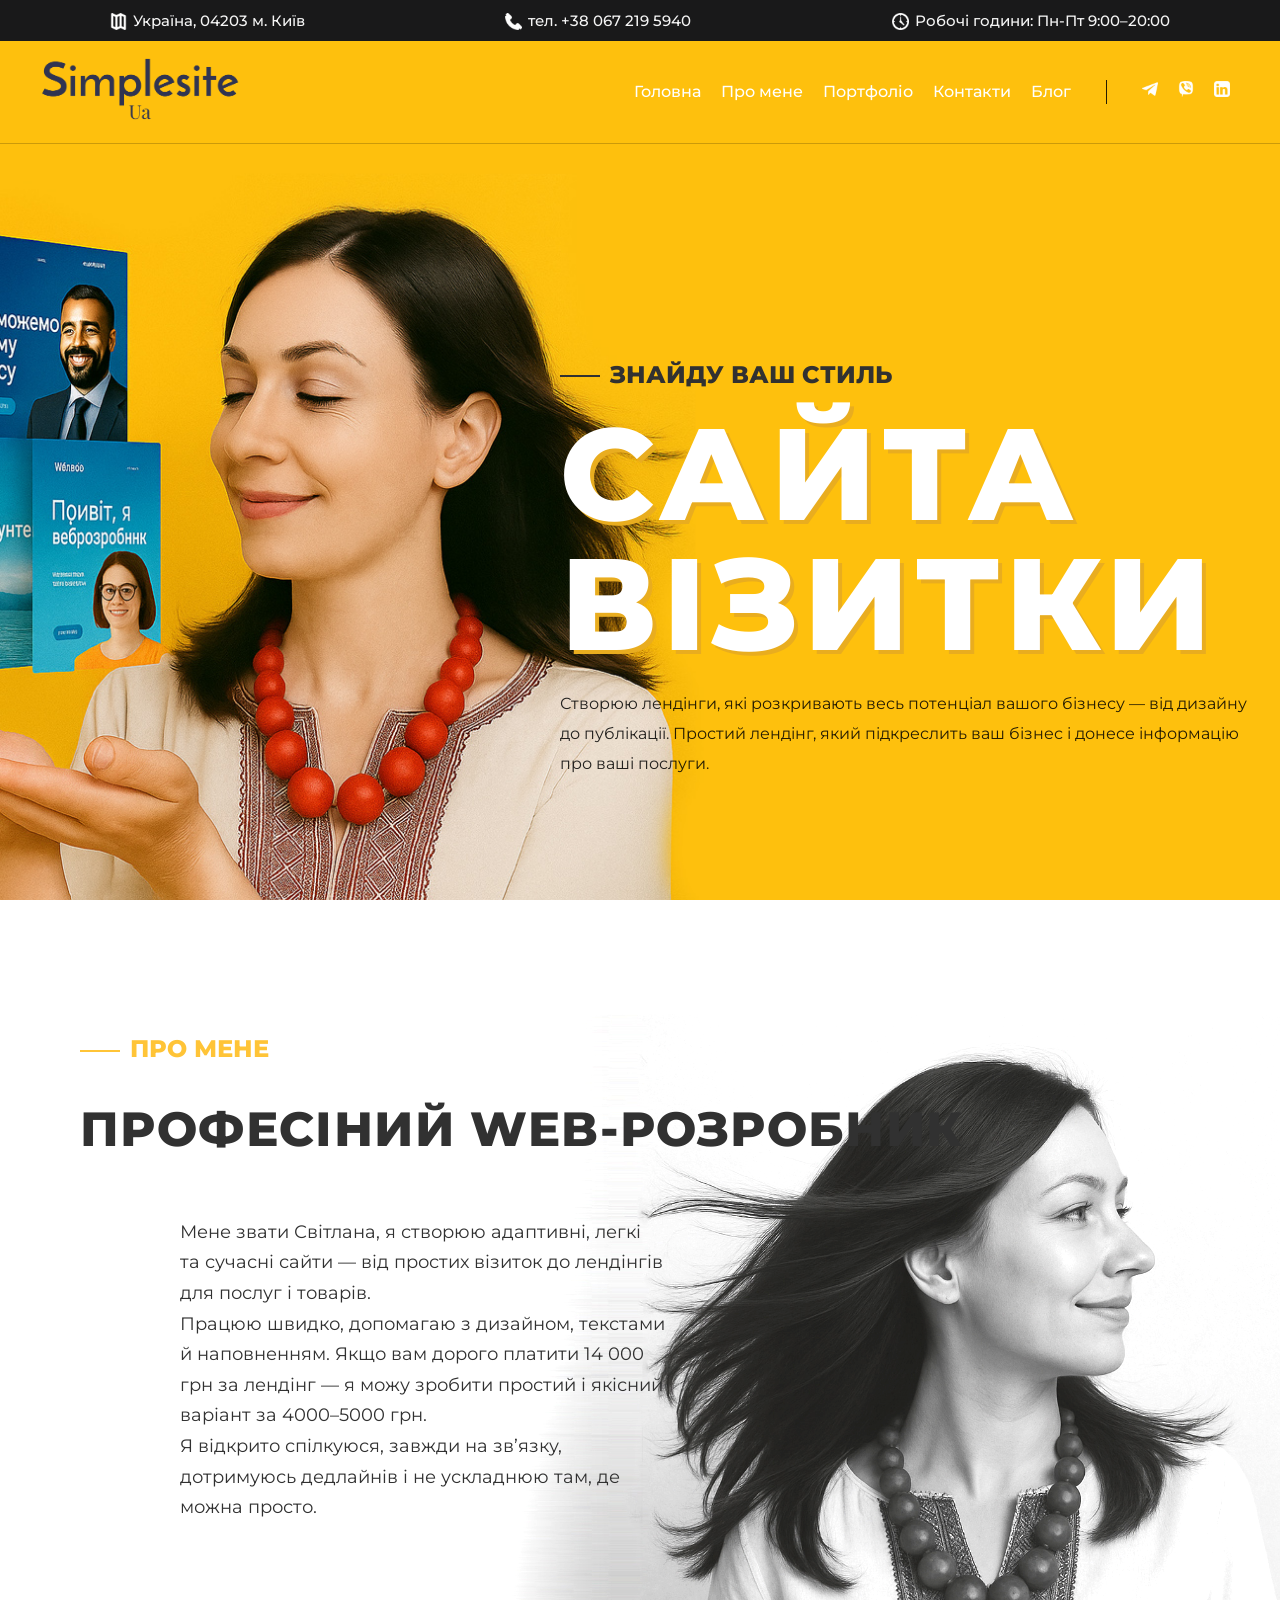
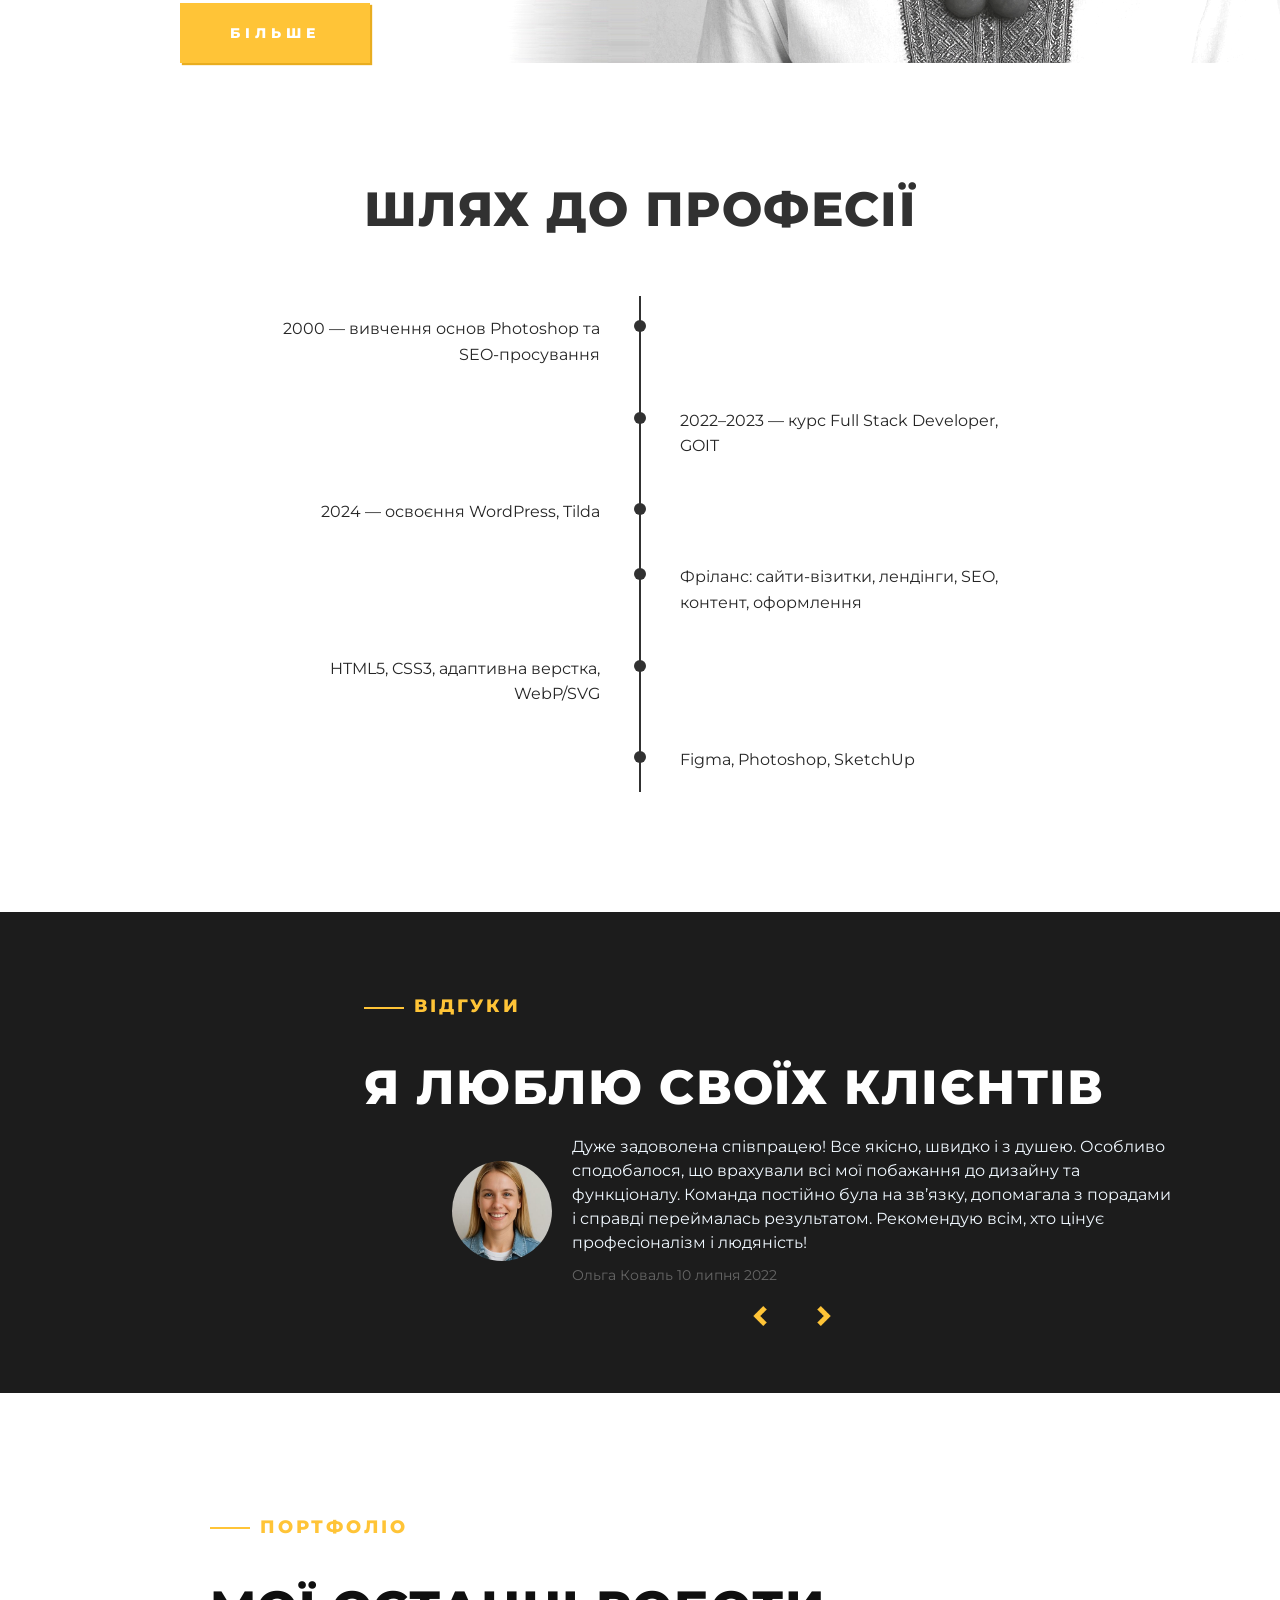
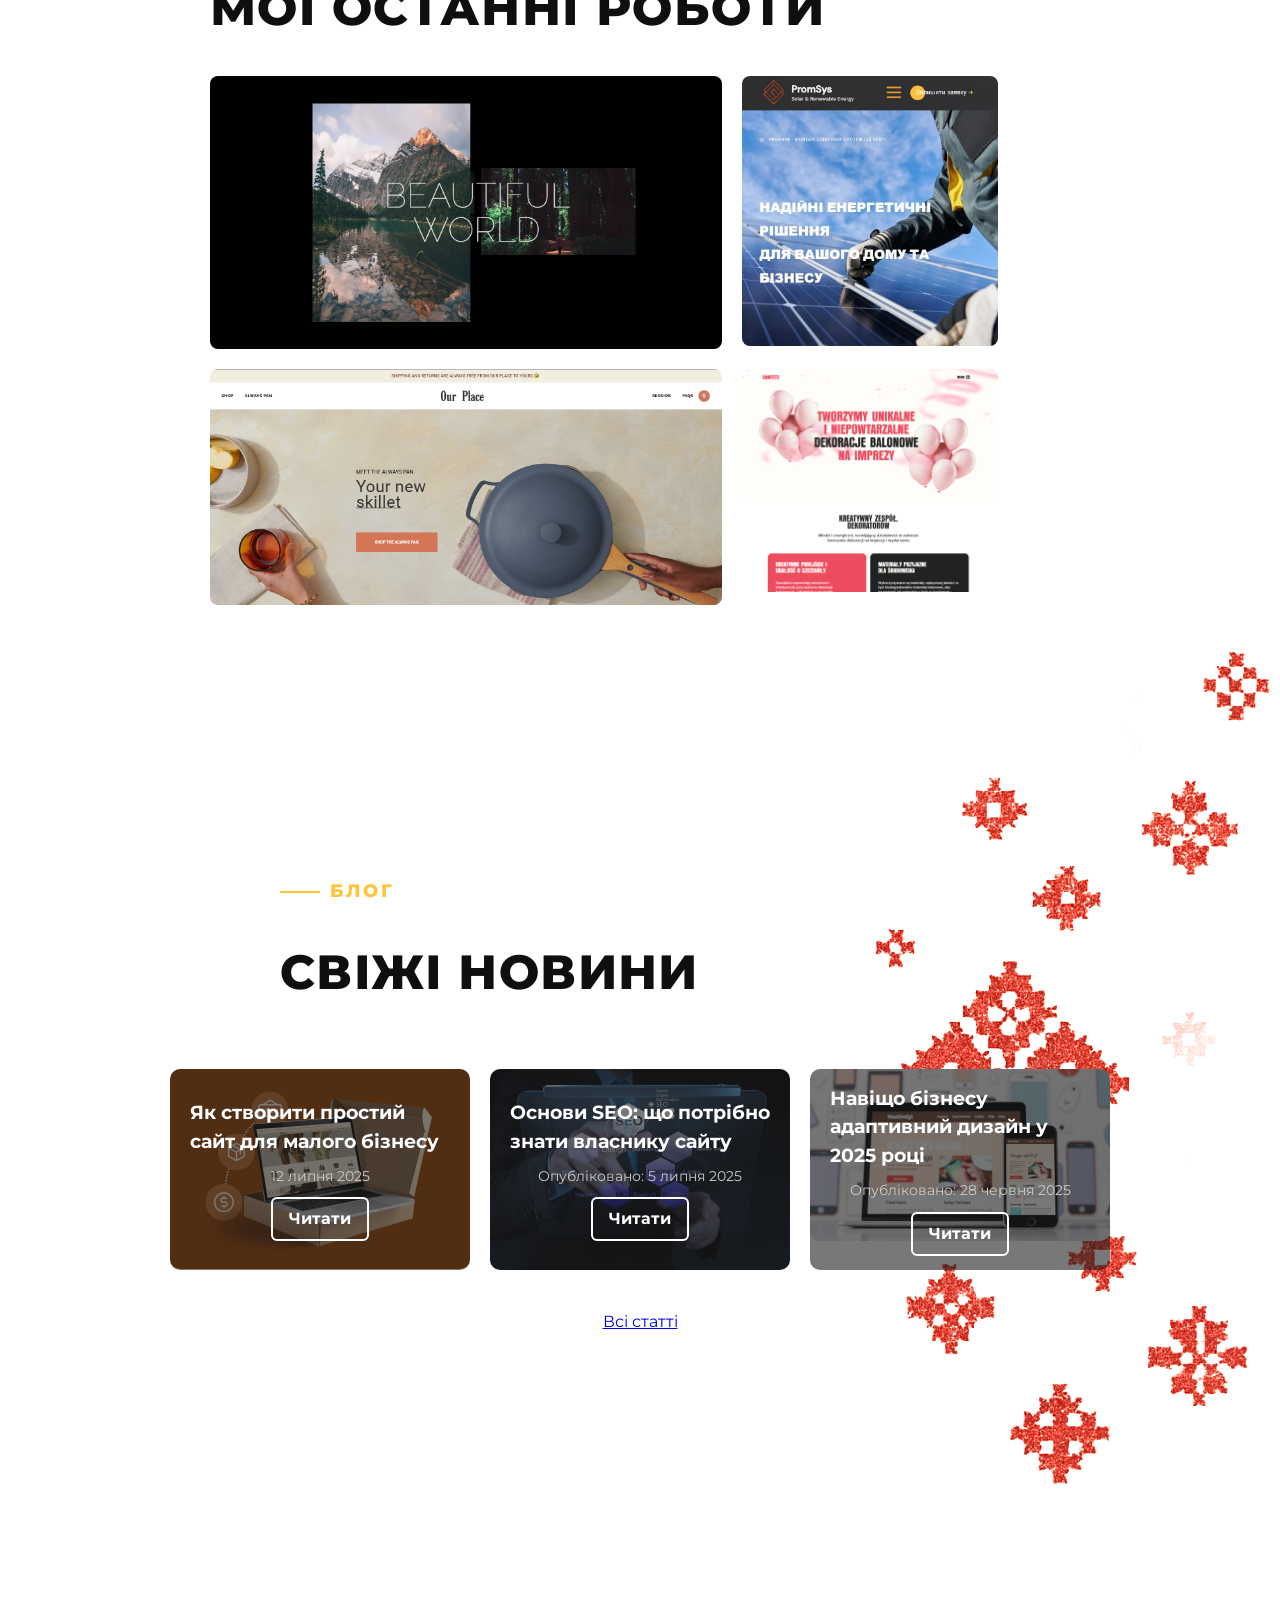
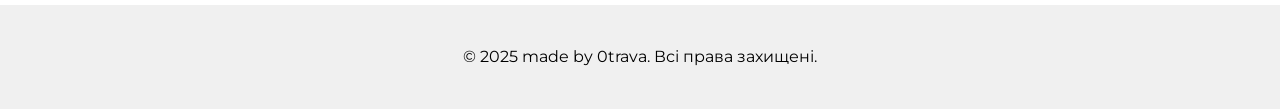
==== commit e403237f: "blog - add bacground fon" ====
--- a/index.html
+++ b/index.html
@@ -237,19 +237,20 @@
 
   <!-- contact&&& -->
 
-  <section id="contact" class="container">
+  <!-- <section id="contact" class="container">
     <h2>Contact Me</h2>
     <p>Email: <a href="mailto:svetlana.lytvyn09@gmail.com">svetlana.lytvyn09@gmail.com</a></p>
     <p>Telegram: <a href="https://t.me/Lytvyn_09" target="_blank">@Lytvyn_09</a></p>
-  </section>
+  </section> -->
 
 
   <!-- BLOG -->
 
-  <section id="blog" class="container">
+  <section id="blog" class="blog_container">
+    <div class="blog_title-block">
     <h2 class="portfolio__title"><span class="highlight"></span>Блог</h2>
     <p class="portfolio__subtitle">Свіжі новини</p>
-
+</div>
     <div class="blog__articles">
       <div class="blog__item">
         <img src="./images/blog_1.png" alt="Як створити простий сайт для малого бізнесу">
--- a/styles/blog.css
+++ b/styles/blog.css
@@ -1,7 +1,35 @@
-.blog {
-    width: 80vw;
+.blog_container {
+  position: relative;
+  width: 100vw;
+  padding-right: 40px;
+  padding-left: 40px;
+  height: 100%;
+  display: flex;
+  flex-direction: column;
+  justify-content: center;
+  align-items: center;
+  overflow: hidden;
+  z-index: 1;
 }
 
+.blog_container::before {
+  content: "";
+  position: absolute;
+  top: 0;
+  left: 0;
+  width: 100%;
+  height: 100%;
+  background-image: url(../images/fon_2.png);
+  background-repeat: no-repeat;
+  background-position: right top;
+  background-size: auto 100%;
+  filter: brightness(1.2); /* освітлення на 20% */
+  z-index: -1;
+}
+
+.blog_title-block {
+    width: 60%;
+}
 
 .blog__articles {
     display: grid;
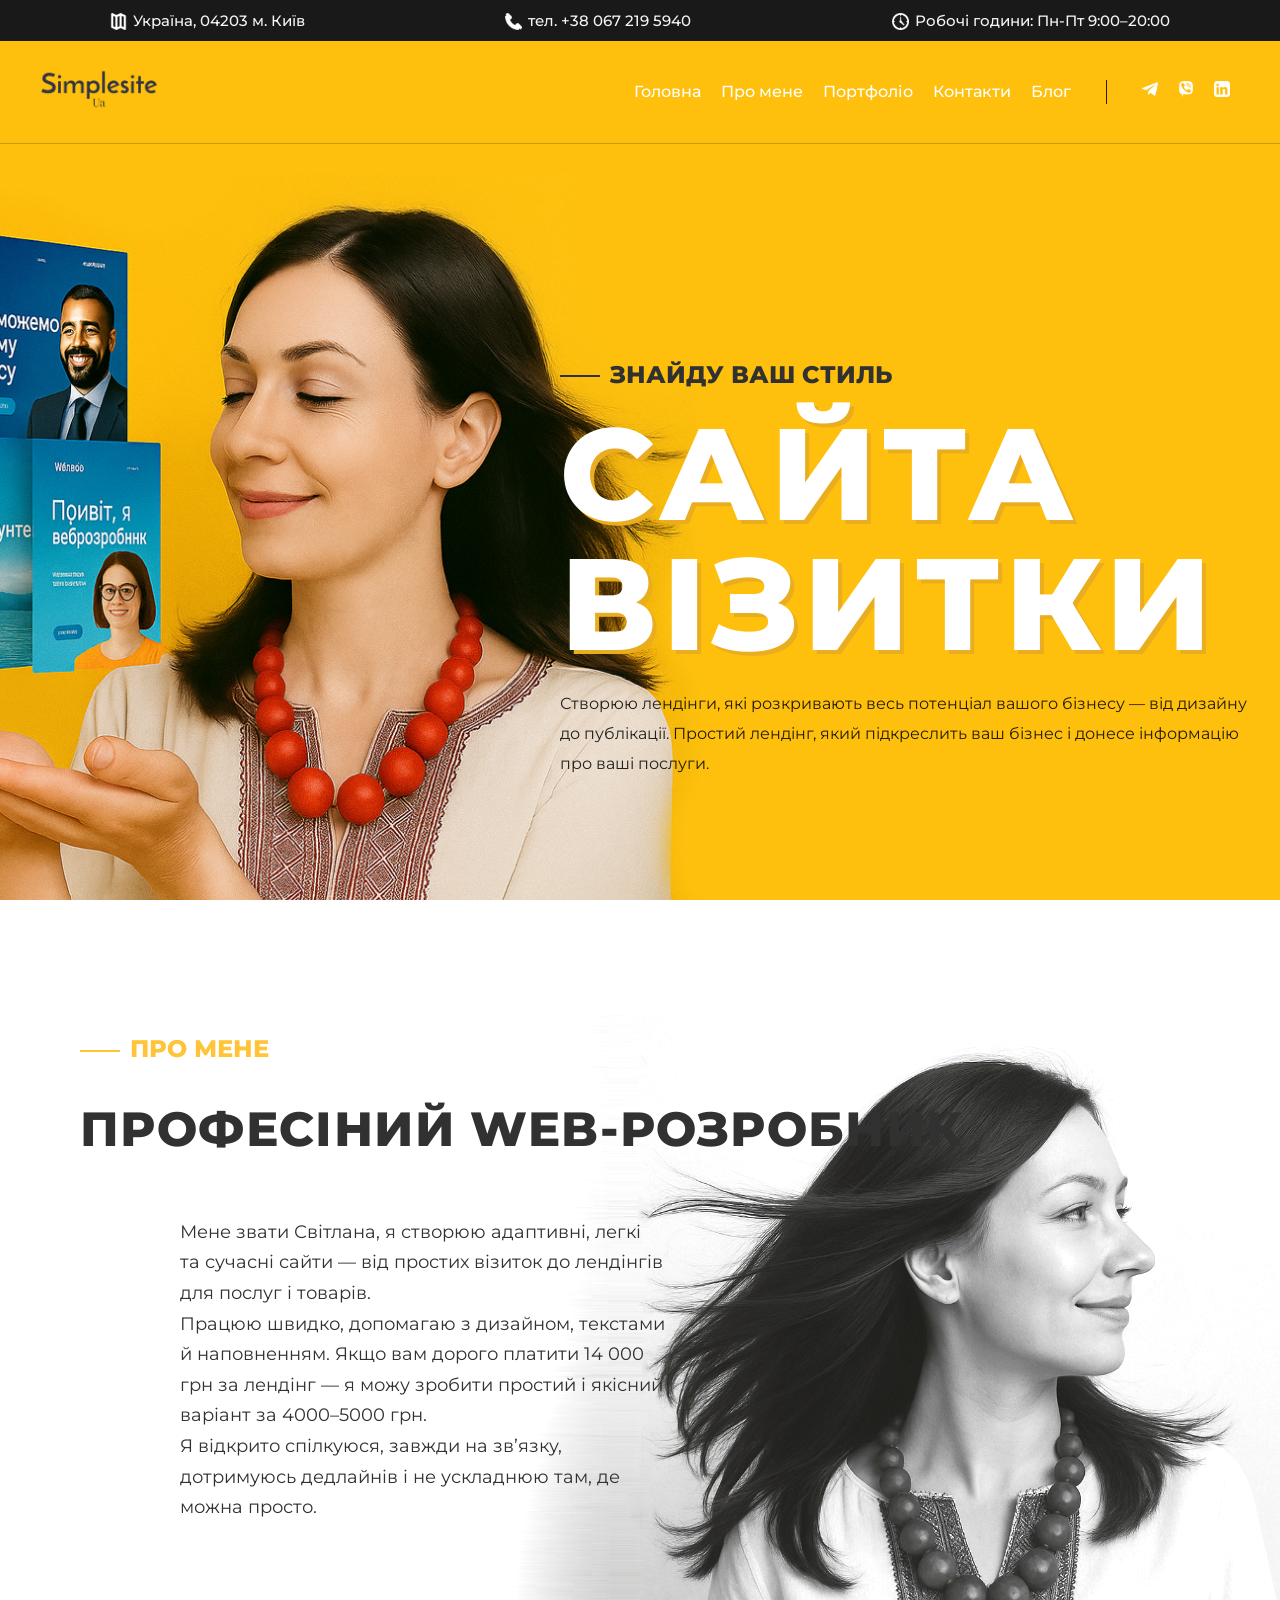
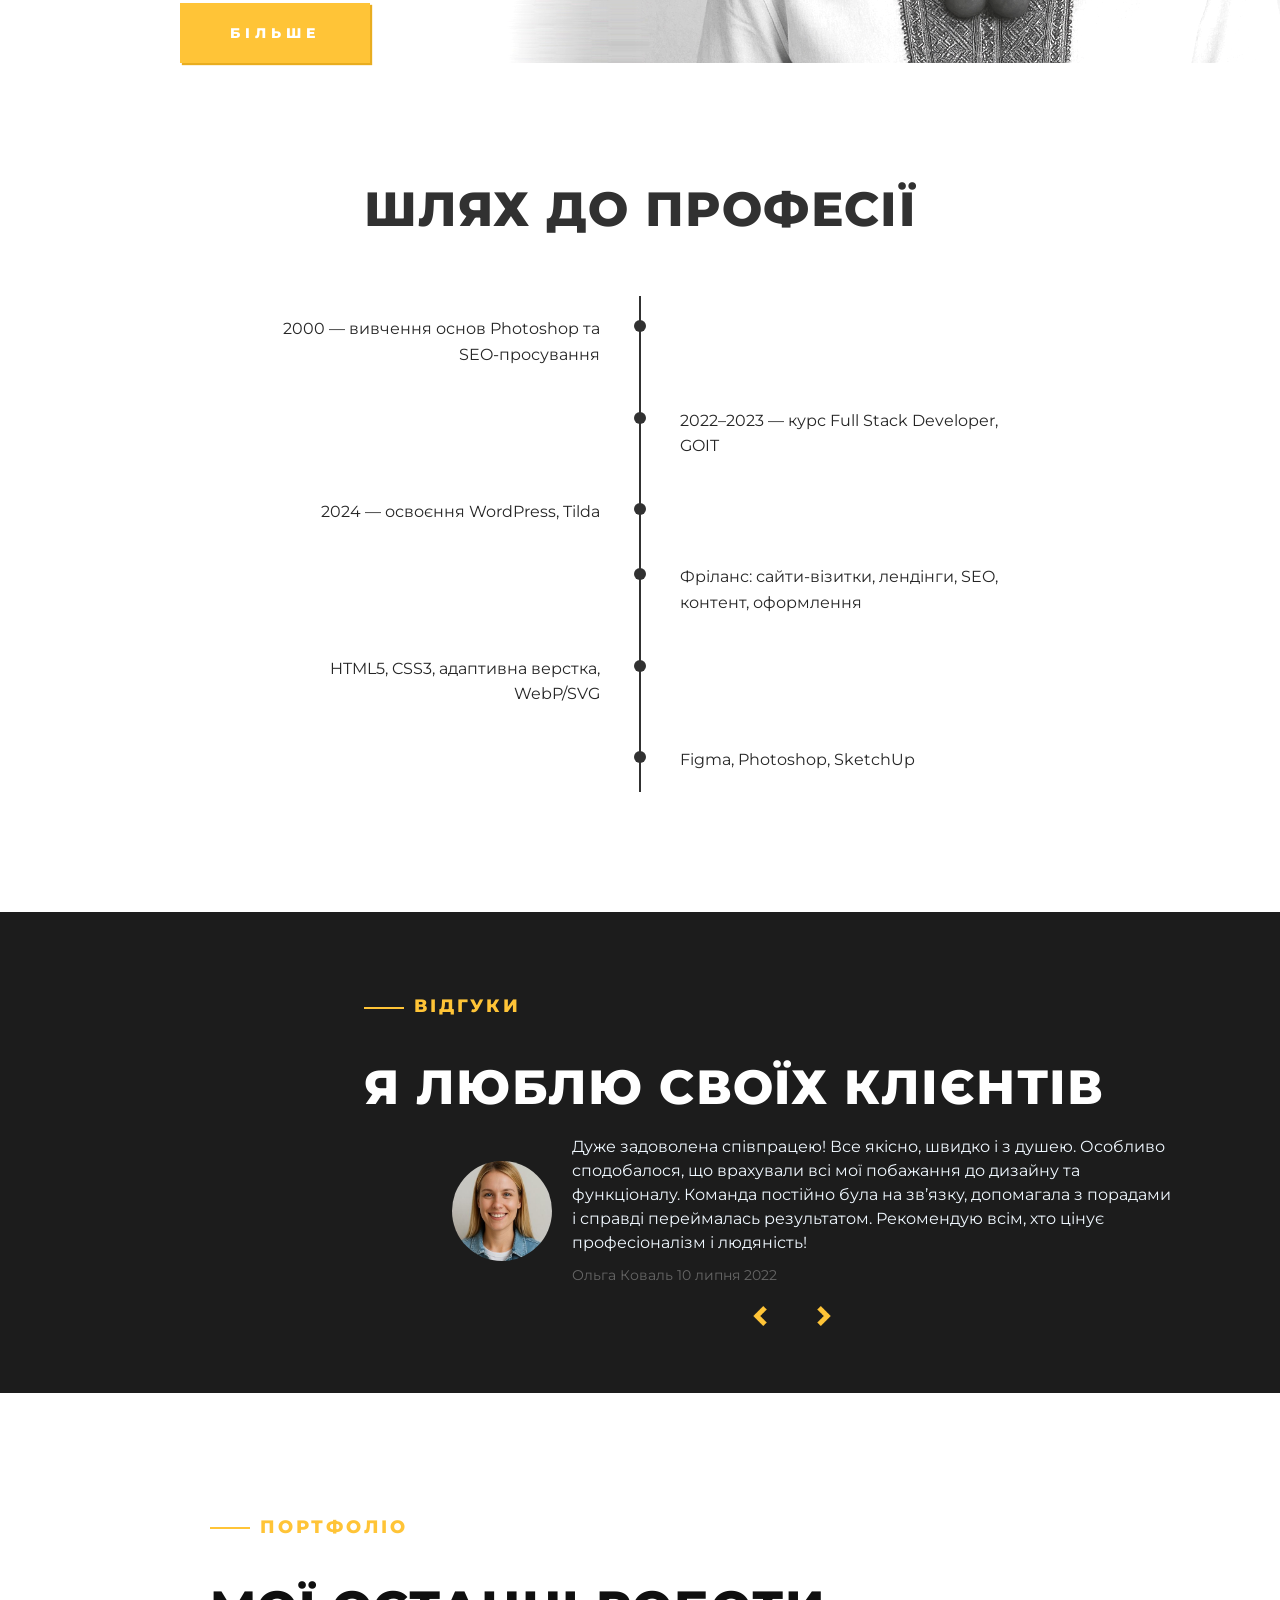
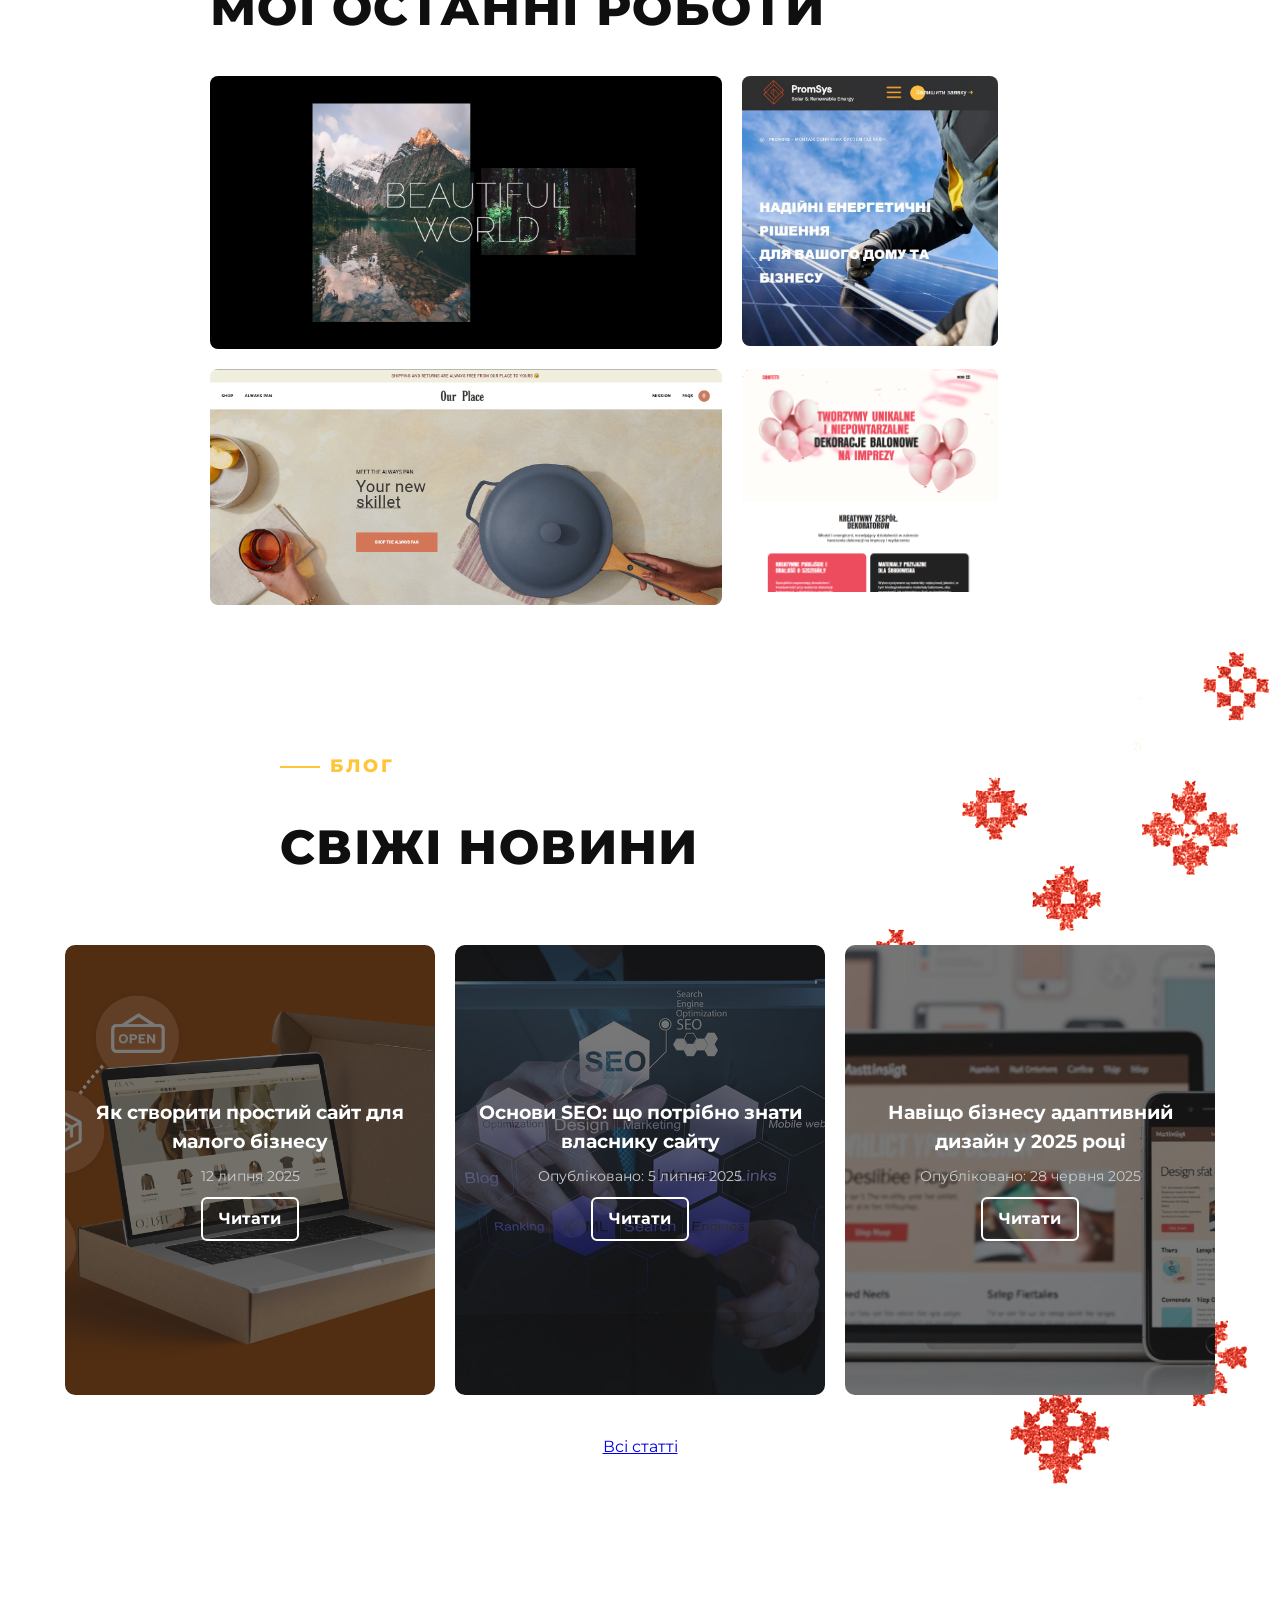
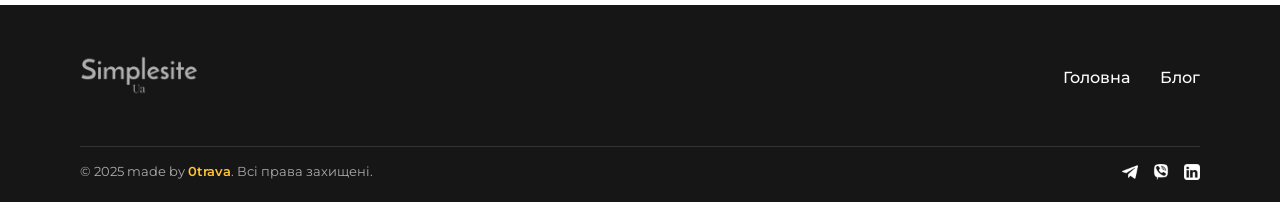
==== commit f3f77acc: "footer - add style" ====
--- a/index.html
+++ b/index.html
@@ -24,6 +24,7 @@
   <link rel="stylesheet" href="./styles/experience.css" />
   <link rel="stylesheet" href="./styles/portfolio.css" />
   <link rel="stylesheet" href="./styles/blog.css" />
+  <link rel="stylesheet" href="./styles/footer.css" />
 
 
 </head>
@@ -47,7 +48,7 @@
     </button>
 
     <div class="logo-block">
-      <a href="/"><img class="logo" src="./images/logomak_logo (1).png" alt="logo" height="100px"></a>
+      <a href="/"><img class="logo_footer" src="./images/logomak_logo (1).png" alt="logo" height="100px"></a>
     </div>
 
     <nav class="desktop_nav" id="mobile-menu" aria-hidden="true">
@@ -289,9 +290,42 @@
 
 
 
-  <footer>
-    <p>© 2025 made by 0trava. Всі права захищені.</p>
-  </footer>
+<footer class="footer">
+  <div class="footer__top">
+    
+    <div class="footer__logo-block">
+      <a href="/" class="footer__logo-link">
+        <img class="footer__logo-img" src="./images/logomak_logo (1).png" alt="logo" height="100">
+      </a>
+    </div>
+
+    <nav class="footer__nav">
+      <a href="#home" class="footer__nav-link">Головна</a>
+      <a href="#blog" class="footer__nav-link">Блог</a>
+    </nav>
+
+  </div>
+
+  <div class="footer__bottom">
+    <p class="footer__copy">
+      © 2025 made by 
+      <a href="https://github.com/0trava" class="footer__author-link">0trava</a>. Всі права захищені.
+    </p>
+
+    <div class="footer__socials">
+      <a href="https://t.me/Lytvyn_09" target="_blank" title="Telegram" class="footer__social-link">
+        <img src="./images/icons/telegram-48.ico" alt="Telegram icon" width="16" height="16">
+      </a>
+      <a href="viber://chat?number=%2B380672195940" target="_blank" title="Viber" class="footer__social-link">
+        <img src="./images/icons/viber-4-48.ico" alt="Viber icon" width="16" height="16">
+      </a>
+      <a href="https://www.linkedin.com/in/svetlanalytvyn/?locale=en_US" target="_blank" title="LinkedIn" class="footer__social-link">
+        <img src="./images/icons/linkedin-6-48.ico" alt="LinkedIn icon" width="16" height="16">
+      </a>
+    </div>
+  </div>
+</footer>
+
 
 
   <!-- Scripts -->
--- a/styles/blog.css
+++ b/styles/blog.css
@@ -42,12 +42,14 @@
   position: relative;
   overflow: hidden;
   border-radius: 10px;
-  width: 300px;
+  width: 370px;
+  height: 450px;
 }
 
 .blog__item img {
   width: 100%;
-  height: auto;
+  height: 100%;
+  object-fit: cover; /* Щоб зображення повністю заповнювало блок */
   display: block;
   border-radius: 10px;
   transition: transform 0.3s ease;
@@ -59,18 +61,18 @@
 
 .blog__item div {
   position: absolute;
-  bottom: 0;
+  top: 0; /* Щоб покривало весь блок */
   left: 0;
   right: 0;
+  bottom: 0;
   padding: 20px;
-  background: rgba(30, 30, 30, 0.6); /* сірий прозорий фон */
+  background: rgba(30, 30, 30, 0.6);
   color: #fff;
-  text-align: left;
-  height: 100%;
   display: flex;
   justify-content: center;
   align-items: center;
   flex-direction: column;
+  text-align: center;
 }
 
 .blog__item h3 {
@@ -81,7 +83,7 @@
 
 .blog__date {
   font-size: 0.9rem;
-  color: #ccc; /* світло-сірий */
+  color: #ccc;
   margin-bottom: 10px;
 }
 
@@ -106,9 +108,11 @@
   margin-top: 40px;
 }
 
-/* Адаптив до 1140px і нижче */
+/* Адаптив до 1140px */
 @media (max-width: 1140px) {
   .blog__articles {
     grid-template-columns: 1fr;
+    justify-items: center; /* Центрування карточок */
   }
 }
+
--- a/styles/footer.css
+++ b/styles/footer.css
@@ -0,0 +1,90 @@
+.footer {
+  background-color: #161616;
+  color: #fff;
+  padding: 20px 80px;
+  font-family: 'Montserrat', sans-serif;
+  font-size: 14px;
+  line-height: 1.5;
+}
+
+/* Верхня частина футера */
+.footer__top {
+  display: flex;
+  justify-content: space-between; /* елементи розтягнуті по лівому і правому краю */
+  align-items: center;
+  padding-bottom: 15px;
+  border-bottom: 1px solid #333; /* нижня лінія на весь блок */
+}
+
+/* Логотип */
+.footer__logo-block {
+  /* Можна додати відступи або ширину, якщо потрібно */
+}
+
+.footer__logo-link {
+  display: inline-block;
+}
+
+.footer__logo-img {
+  display: block;
+  max-height: 100px;
+  height: auto;
+  width: auto;
+filter: brightness(300%) saturate(0) contrast(150%);
+}
+
+/* Навігація */
+.footer__nav {
+  display: flex;
+  gap: 30px;
+}
+
+.footer__nav-link {
+  color: #fff;
+  text-decoration: none;
+  font-weight: 500;
+  transition: color 0.3s ease;
+}
+
+.footer__nav-link:hover {
+  color: #FFC437; /* акцентний колір при наведенні */
+}
+
+/* Нижня частина футера */
+.footer__bottom {
+  display: flex;
+  justify-content: space-between; /* елементи на лівому і правому краю */
+  align-items: center;
+  padding-top: 15px;
+  font-size: 13px;
+  color: #aaa;
+}
+
+/* Посилання автора */
+.footer__author-link {
+  color: #FFC437;
+  text-decoration: none;
+  font-weight: 600;
+}
+
+.footer__author-link:hover {
+  text-decoration: underline;
+}
+
+/* Соціальні іконки */
+.footer__socials {
+  display: flex;
+  gap: 15px;
+}
+
+.footer__social-link img {
+  display: block;
+  width: 16px;
+  height: 16px;
+  filter: brightness(0) invert(1); /* іконки білі */
+  transition: filter 0.3s ease; /* трохи довше для плавності */
+}
+
+.footer__social-link:hover img {
+  filter: brightness(0) invert(0); /* робимо чорними */
+}
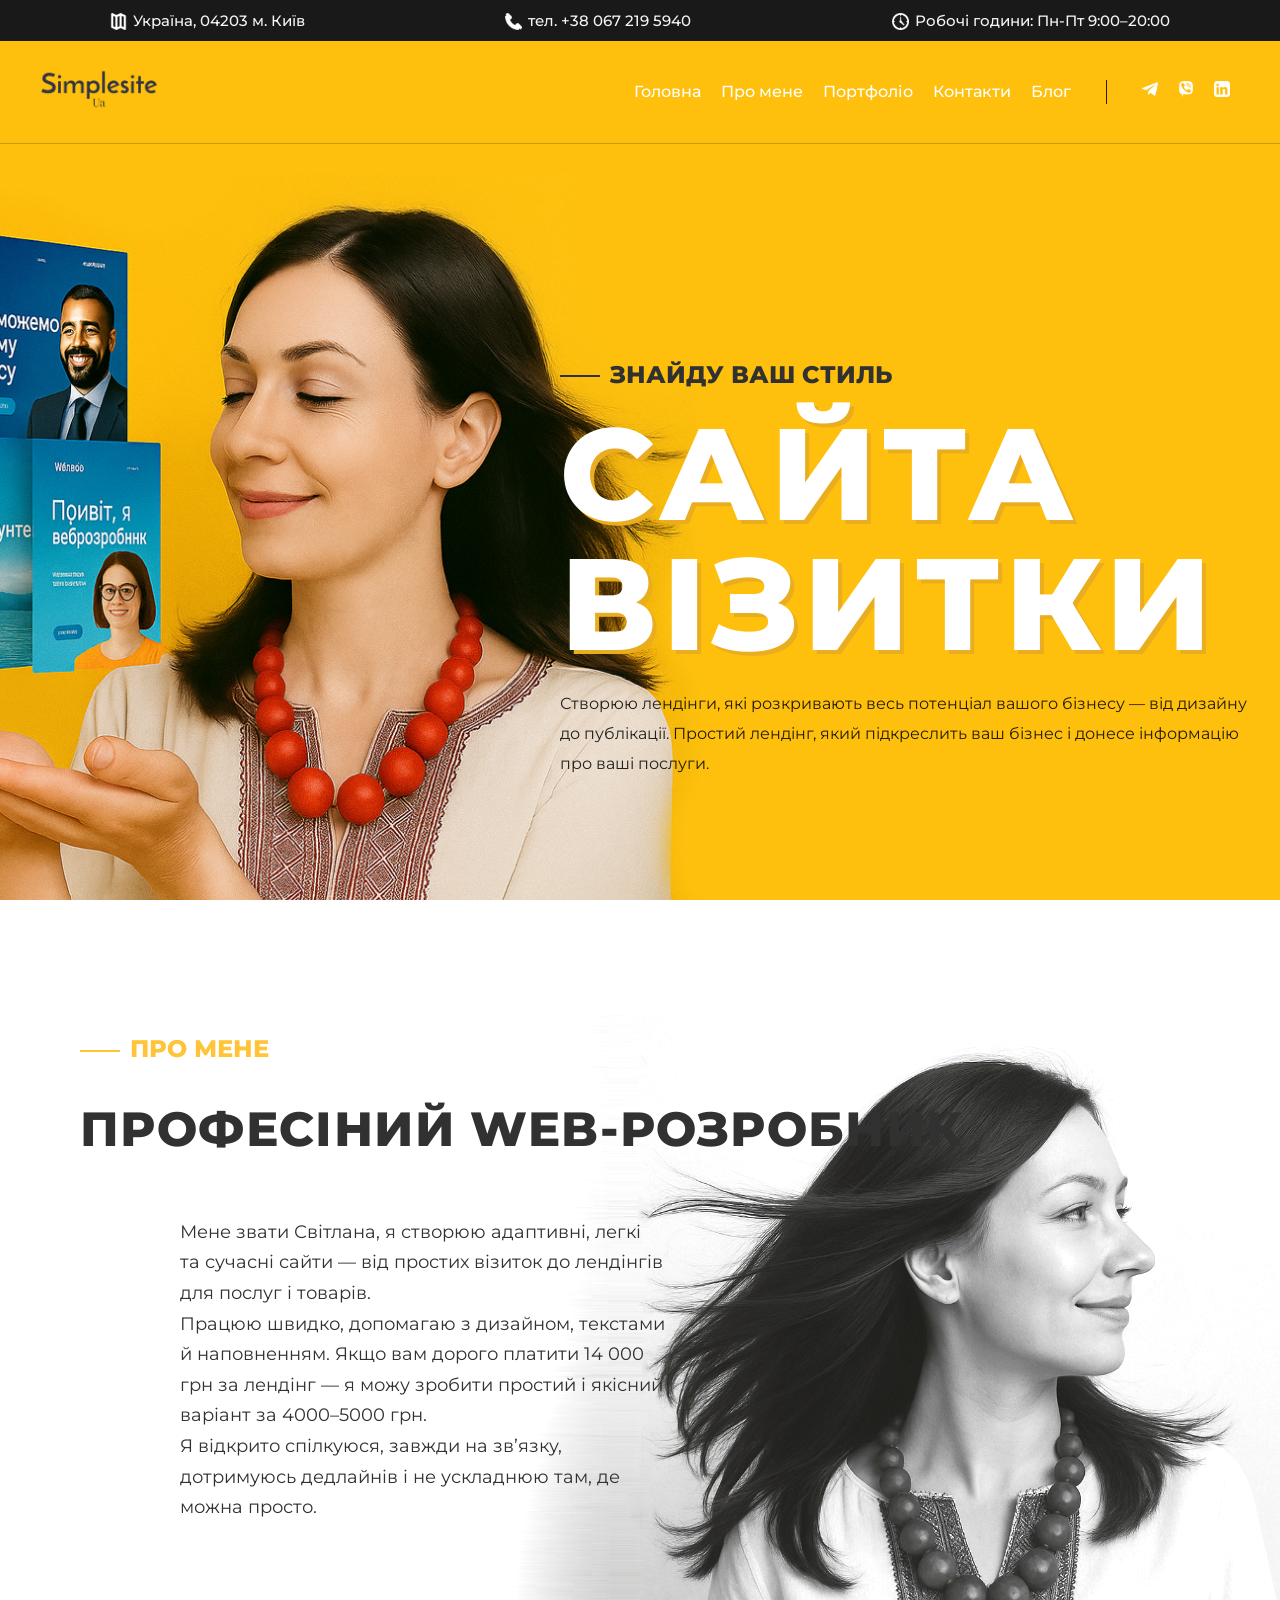
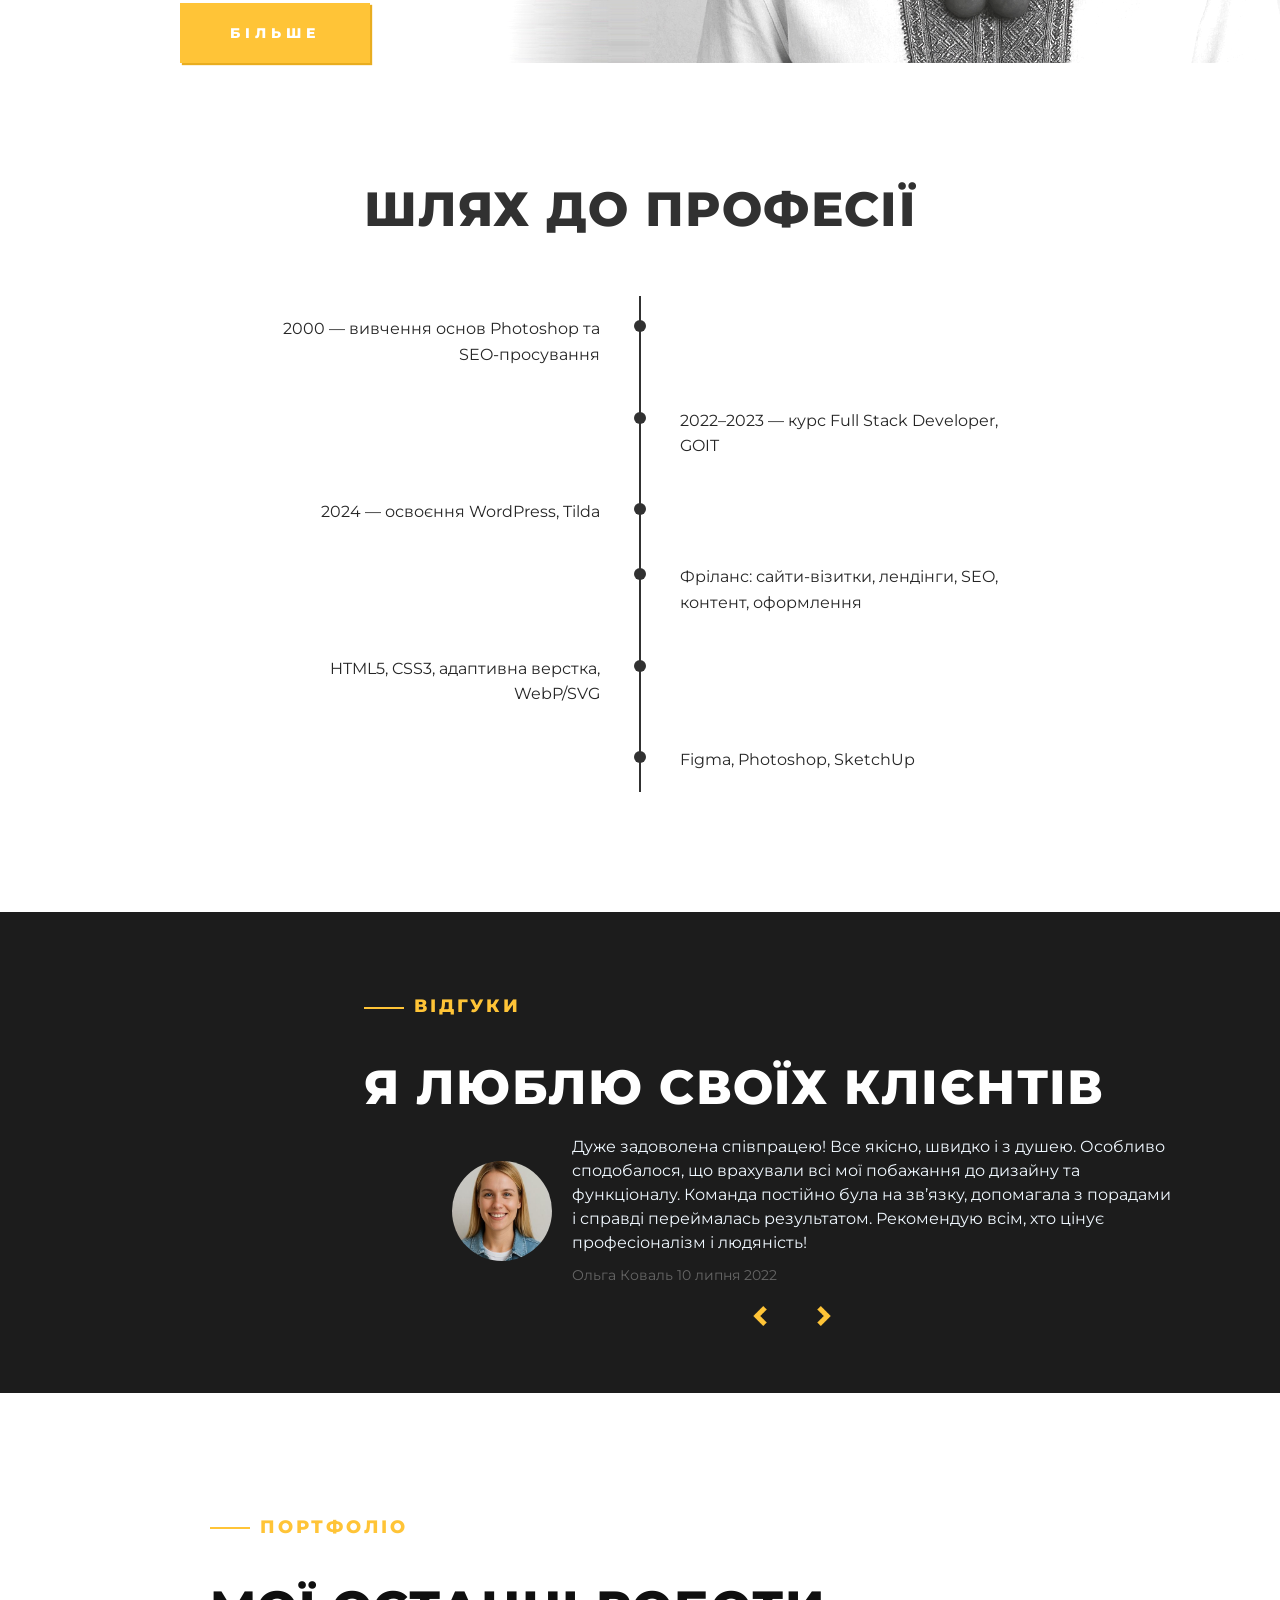
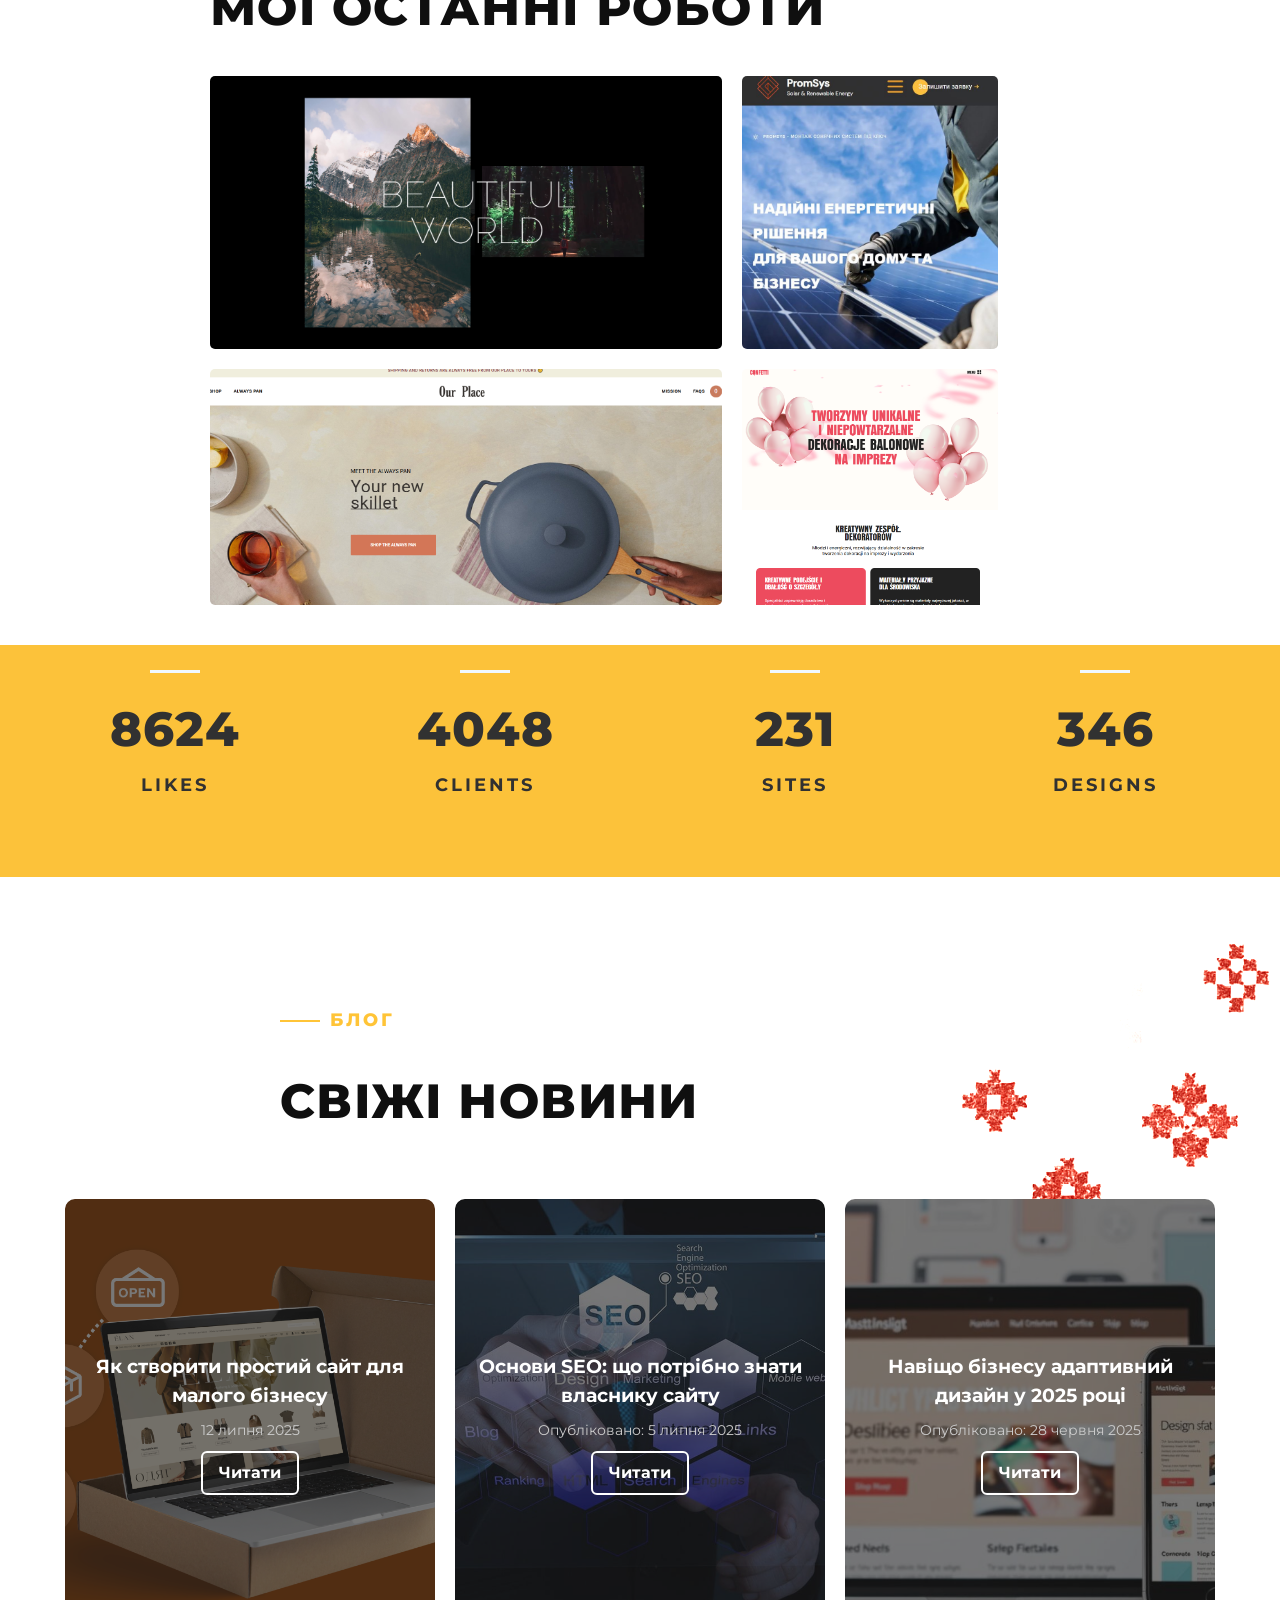
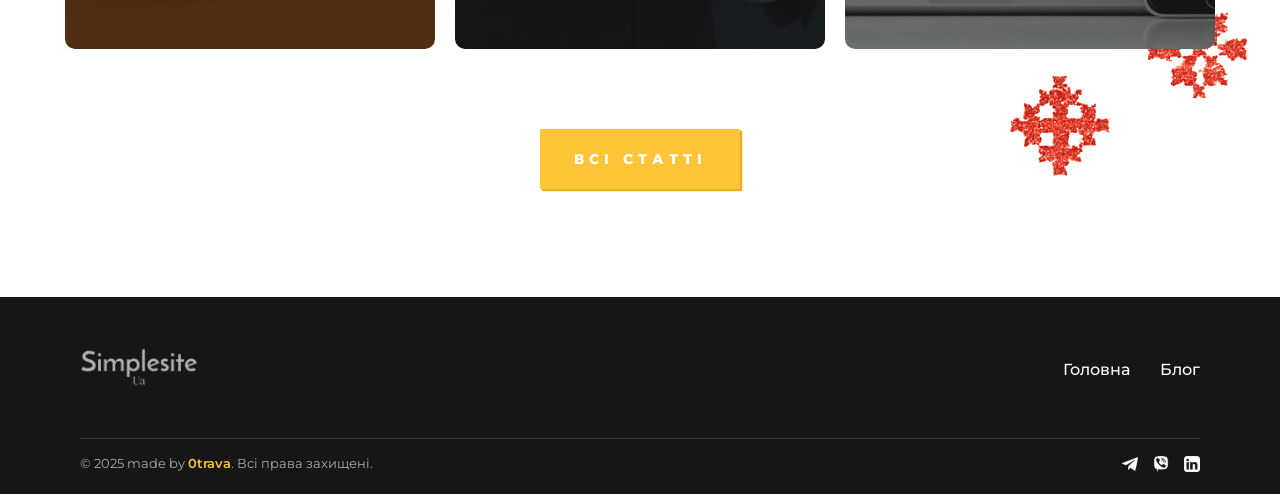
==== commit 41c2abff: "add counter section" ====
--- a/index.html
+++ b/index.html
@@ -22,6 +22,7 @@
   <link rel="stylesheet" href="./styles/about_me.css" />
   <link rel="stylesheet" href="./styles/reviews.css" />
   <link rel="stylesheet" href="./styles/experience.css" />
+  <link rel="stylesheet" href="./styles/counter.css" />
   <link rel="stylesheet" href="./styles/portfolio.css" />
   <link rel="stylesheet" href="./styles/blog.css" />
   <link rel="stylesheet" href="./styles/footer.css" />
@@ -235,17 +236,47 @@
     </ul>
   </section>
 
-
-  <!-- contact&&& -->
-
-  <!-- <section id="contact" class="container">
-    <h2>Contact Me</h2>
-    <p>Email: <a href="mailto:svetlana.lytvyn09@gmail.com">svetlana.lytvyn09@gmail.com</a></p>
-    <p>Telegram: <a href="https://t.me/Lytvyn_09" target="_blank">@Lytvyn_09</a></p>
-  </section> -->
-
-
-  <!-- BLOG -->
+  <!-- counter-section -->
+
+
+<section class="counter-section">
+  <div class="counter-box">
+    <div class="elementor-counter">
+      <div class="elementor-counter-number-wrapper">
+        <span class="elementor-counter-number" data-duration="2000" data-to-value="9783">0</span>
+      </div>
+      <div class="elementor-counter-title">LIKES</div>
+    </div>
+  </div>
+
+  <div class="counter-box">
+    <div class="elementor-counter">
+      <div class="elementor-counter-number-wrapper">
+        <span class="elementor-counter-number" data-duration="2000" data-to-value="4589">0</span>
+      </div>
+      <div class="elementor-counter-title">CLIENTS</div>
+    </div>
+  </div>
+
+  <div class="counter-box">
+    <div class="elementor-counter">
+      <div class="elementor-counter-number-wrapper">
+        <span class="elementor-counter-number" data-duration="2000" data-to-value="231">0</span>
+      </div>
+      <div class="elementor-counter-title">SITES</div>
+    </div>
+  </div>
+
+  <div class="counter-box">
+    <div class="elementor-counter">
+      <div class="elementor-counter-number-wrapper">
+        <span class="elementor-counter-number" data-duration="2000" data-to-value="346">0</span>
+      </div>
+      <div class="elementor-counter-title">DESIGNS</div>
+    </div>
+  </div>
+</section>
+
 
   <section id="blog" class="blog_container">
     <div class="blog_title-block">
@@ -331,6 +362,7 @@
   <!-- Scripts -->
   <script src="./js/burger-menu.js" defer></script>
   <script src="./js/reviews-carousel.js" defer></script>
+    <script src="./js/counter.js" defer></script>
 </body>
 
 </html>
--- a/styles/header.css
+++ b/styles/header.css
@@ -133,7 +133,7 @@
 /* ------------------Adaptive------------ */
 
 @media (max-width: 1024px) {
-  /* Контейнер навігації - білий фон, чорний текст */
+
   .navigation {
     background-color: #ffffff;
     color: #19191A;
@@ -162,12 +162,12 @@
   .logo-block {
     display: flex;
     height: 100px;
-    order: -1;              /* Піднімаємо лого вище за інші блоки */
+    order: -1;            
   }
 
   .logo {
     filter: none;           /* прибираємо інверсію для чорного логотипу */
-    width: 150px;           /* менший розмір для мобільних */
+    width: 150px;           
     max-height: none;
     transition: scale 0.3s ease;
   }
@@ -266,7 +266,7 @@
     top: 0; left: 0;
     width: 100vw;
     height: 100vh;
-    background-color: #a72b2b;
+    background-color: #FCC23A;
     color: #19191A;
     padding-top: 100px;
     align-items: center;
--- a/styles/about_me.css
+++ b/styles/about_me.css
@@ -44,11 +44,11 @@
 
 .about__title .highlight {
   display: inline-block;
-  vertical-align: middle;  /* щоб лінія була на одному рівні з текстом */
-  width: 40px;             /* довжина лінії */
-  height: 2px;             /* товщина лінії */
+  vertical-align: middle;  
+  width: 40px;             
+  height: 2px;            
   background-color: #FFC437;
-  margin-right: 10px;      /* відступ від лінії до тексту */
+  margin-right: 10px;     
 }
 
 .about__subtitle {
@@ -127,7 +127,7 @@
 }
 
 .about__btn:hover {
-    color: #FFFFFF; /* або #FFFFFF — вибери, що більше подобається */
+    color: #FFFFFF; 
 }
 @media (max-width: 1200px) {
     .about__text {
--- a/styles/counter.css
+++ b/styles/counter.css
@@ -0,0 +1,46 @@
+.counter-section {
+  display: flex;
+  justify-content: space-around;
+  align-items: center;
+  flex-wrap: wrap;
+  background-color: #FCC23A;
+  padding: 40px 20px;
+}
+
+.counter-box {
+  text-align: center;
+  margin: 20px;
+  min-width: 150px;
+}
+
+.elementor-counter-number {
+    position: relative;
+    color: #313131;
+    font-family: "Montserrat", Sans-serif;
+    font-size: 48px;
+    font-weight: 800;
+    text-transform: uppercase;
+    line-height: 48px;
+    letter-spacing: 1px;
+}
+
+.elementor-counter-number::before {
+  content: "";
+  position: absolute;
+  top: -30px;
+  left: 50%;
+  transform: translateX(-50%);
+  width: 50px;
+  height: 3px;
+  background-color: aliceblue;
+}
+
+.elementor-counter-title {
+color: #313131;
+    font-family: "Montserrat", Sans-serif;
+    font-size: 18px;
+    font-weight: 700;
+    text-transform: uppercase;
+    line-height: 64px;
+    letter-spacing: 3px;
+}
--- a/styles/portfolio.css
+++ b/styles/portfolio.css
@@ -135,7 +135,6 @@
   font-weight: 500;
 }
 
-/* Сірий напівпрозорий фон */
 .portfolio .work::before {
   content: '';
   position: absolute;
@@ -149,8 +148,13 @@
 }
 
 /* Ефекти при наведенні */
-.portfolio .work:hover img {
+.portfolio .work img {
   transform: scale(1.05);
+  width: 100%;
+  height: 100%;
+  object-fit: cover; 
+  display: block;
+  border-radius: 10px;
 }
 
 .portfolio .work:hover::before,
@@ -175,7 +179,7 @@
 
 @media (max-width: 768px) {
   .portfolio .works {
-    grid-template-columns: 1fr; /* 1 колонка на планшетах */
+    grid-template-columns: 1fr;
   }
 
       .portfolio__subtitle {
--- a/styles/blog.css
+++ b/styles/blog.css
@@ -109,10 +109,120 @@
 }
 
 /* Адаптив до 1140px */
-@media (max-width: 1140px) {
+
+@media (max-width: 1200px) {
+.blog__item {
+  position: relative;
+  overflow: hidden;
+  border-radius: 10px;
+  width: 250px;
+  height: 300px;
+}
+}
+
+@media (max-width: 800px) {
   .blog__articles {
     grid-template-columns: 1fr;
-    justify-items: center; /* Центрування карточок */
-  }
-}
-
+    justify-items: center; 
+
+  }
+
+  .blog_container {
+    height: auto;
+  }
+
+  .blog__item {
+  position: relative;
+  overflow: hidden;
+  border-radius: 10px;
+  width: 80vw;
+  height: 300px;
+}
+}
+
+@media (max-width: 600px) {
+  .blog_container {
+    padding-left: 20px;
+    padding-right: 20px;
+    padding-top: 20px;
+    padding-bottom: 20px;
+  }
+
+  .blog_title-block {
+    width: 100%;
+    text-align: center;
+  }
+
+  .blog__item {
+    width: 100%;
+    max-width: 370px;
+    height: auto;
+  }
+
+  .blog__item img {
+    height: auto;
+    object-fit: cover;
+  }
+}
+
+
+/* Button style */
+
+.blog__all{
+    
+    background-color: #FFC437;
+    width: 200px;
+    height: 60px;
+    padding: 10px 30px;
+    margin-top: 80px;
+    display: flex;
+    align-items: center;
+    justify-content: center;
+    border: none;
+    cursor: pointer;
+
+
+
+    box-shadow: 2px 2px 1px #E9AD1F;
+
+    position: relative;
+    overflow: hidden;
+    z-index: 0;
+    transition: color 0.3s ease;
+}
+
+.blog__all .btn {
+  list-style: none;
+  text-decoration: none;
+  color: #FFFFFF;
+
+    font-family: "Montserrat", Sans-serif;
+    font-size: 14px;
+    font-weight: 800;
+    text-transform: uppercase;
+    line-height: 20px;
+    letter-spacing: 5px;
+}
+
+.blog__all::before {
+    content: "";
+    position: absolute;
+    top: -100%;
+    left: 0;
+    width: 100%;
+    height: 100%;
+    background: #000;
+    z-index: -1;
+    transition: top 0.4s ease-in-out;
+}
+
+.blog__all:hover::before {
+    top: 0;
+}
+
+.blog__all:hover {
+    color: #FFFFFF; 
+}
+
+
+
--- a/styles/footer.css
+++ b/styles/footer.css
@@ -47,7 +47,7 @@
 }
 
 .footer__nav-link:hover {
-  color: #FFC437; /* акцентний колір при наведенні */
+  color: #FFC437; 
 }
 
 /* Нижня частина футера */
@@ -81,10 +81,28 @@
   display: block;
   width: 16px;
   height: 16px;
-  filter: brightness(0) invert(1); /* іконки білі */
-  transition: filter 0.3s ease; /* трохи довше для плавності */
+  filter: brightness(0) invert(1); 
+  transition: filter 0.3s ease; 
 }
 
 .footer__social-link:hover img {
-  filter: brightness(0) invert(0); /* робимо чорними */
+  filter: brightness(0) invert(0); 
 }
+
+/* Адаптивність для екранів менше 600px */
+@media (max-width: 600px) {
+  .footer {
+    padding: 20px 20px;
+  }
+
+  .footer__top,
+  .footer__bottom  {
+    flex-direction: column;
+    justify-content: center;
+    align-items: center;
+    gap: 10px;
+    padding-top: 10px;
+    text-align: center;
+  }
+
+}
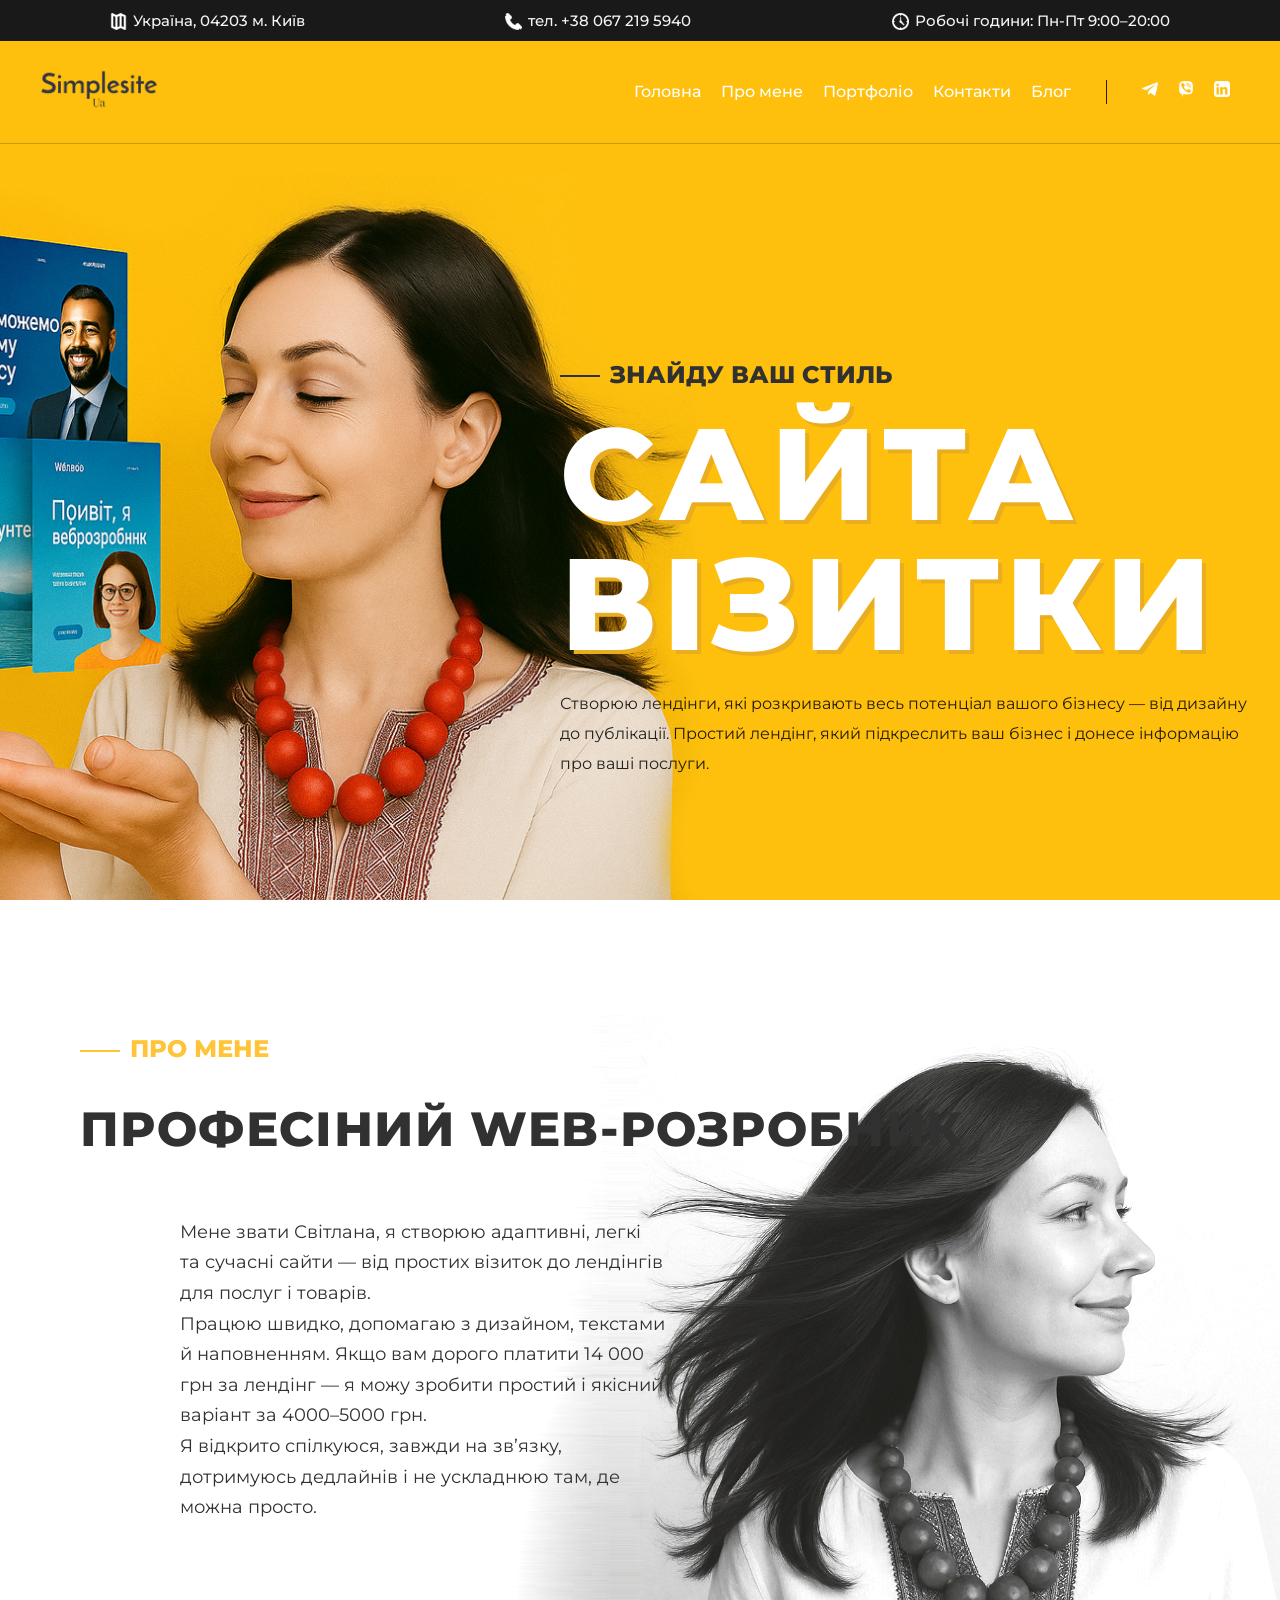
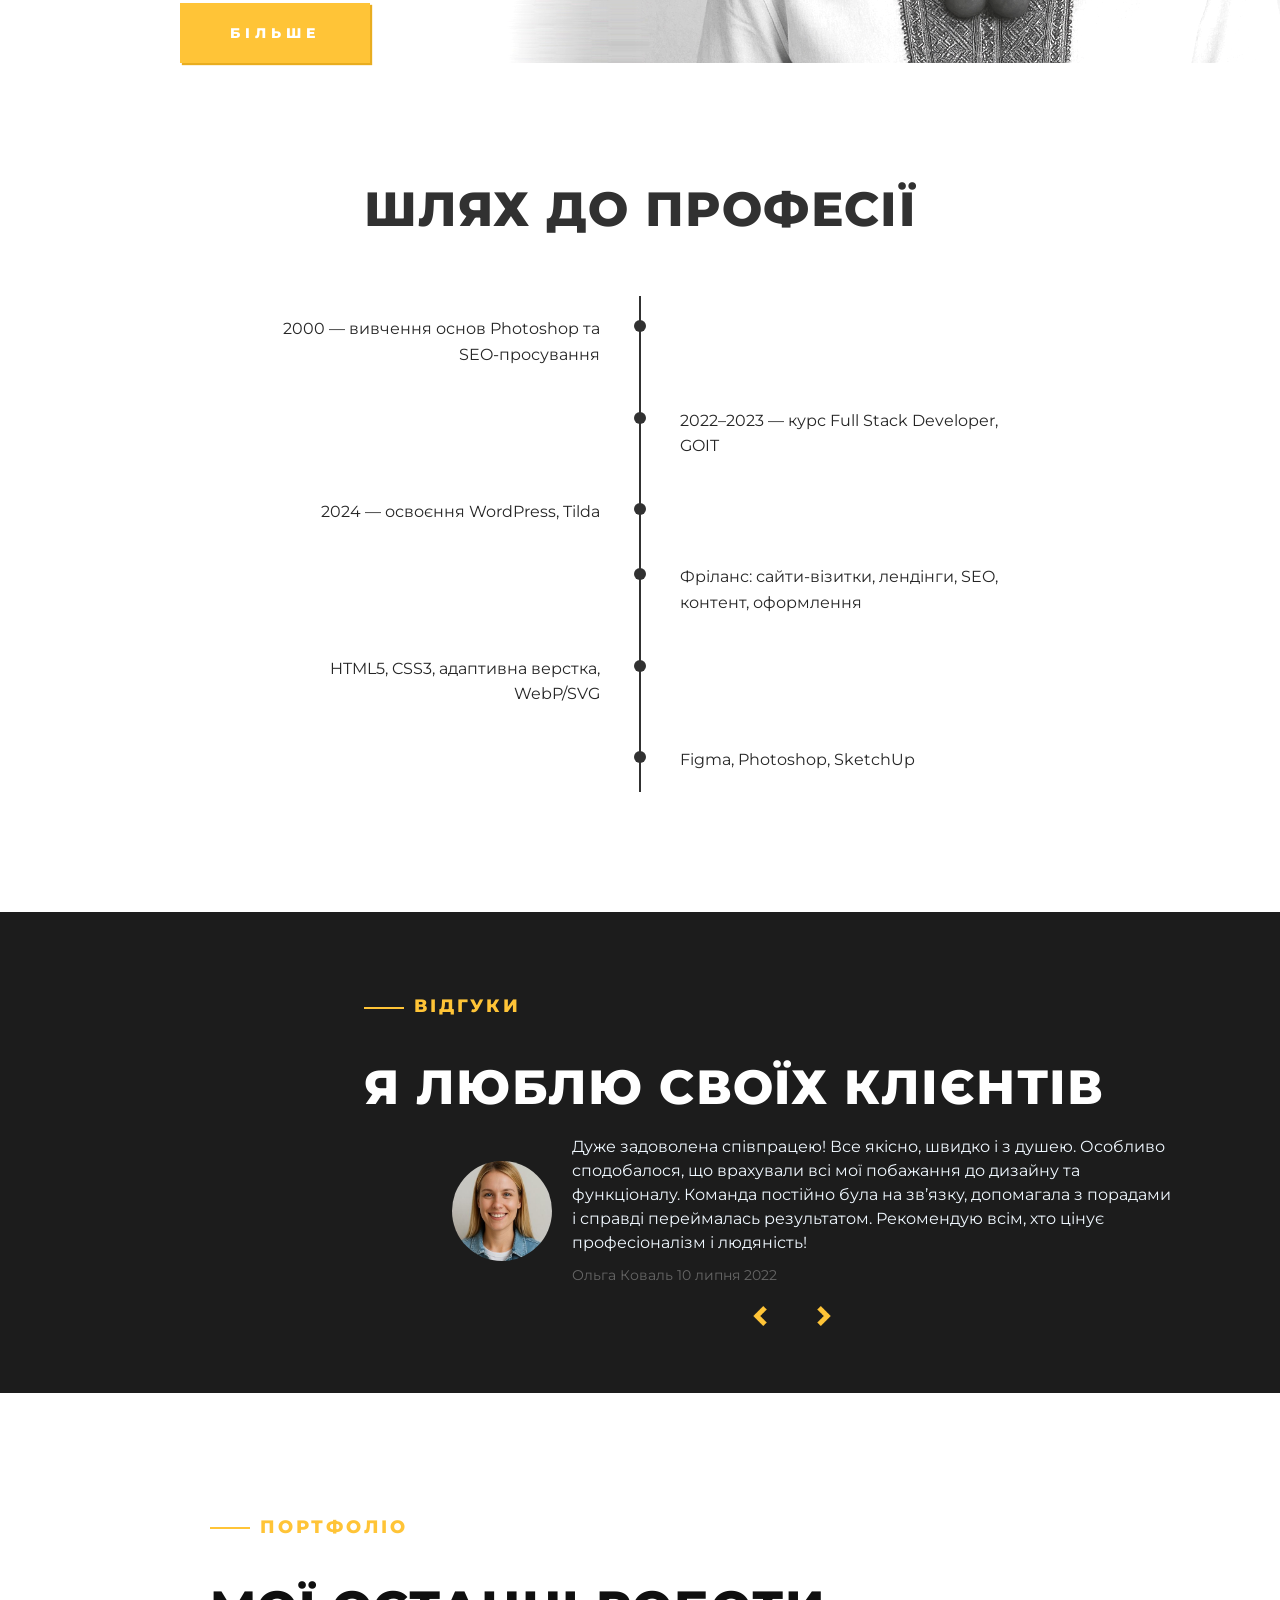
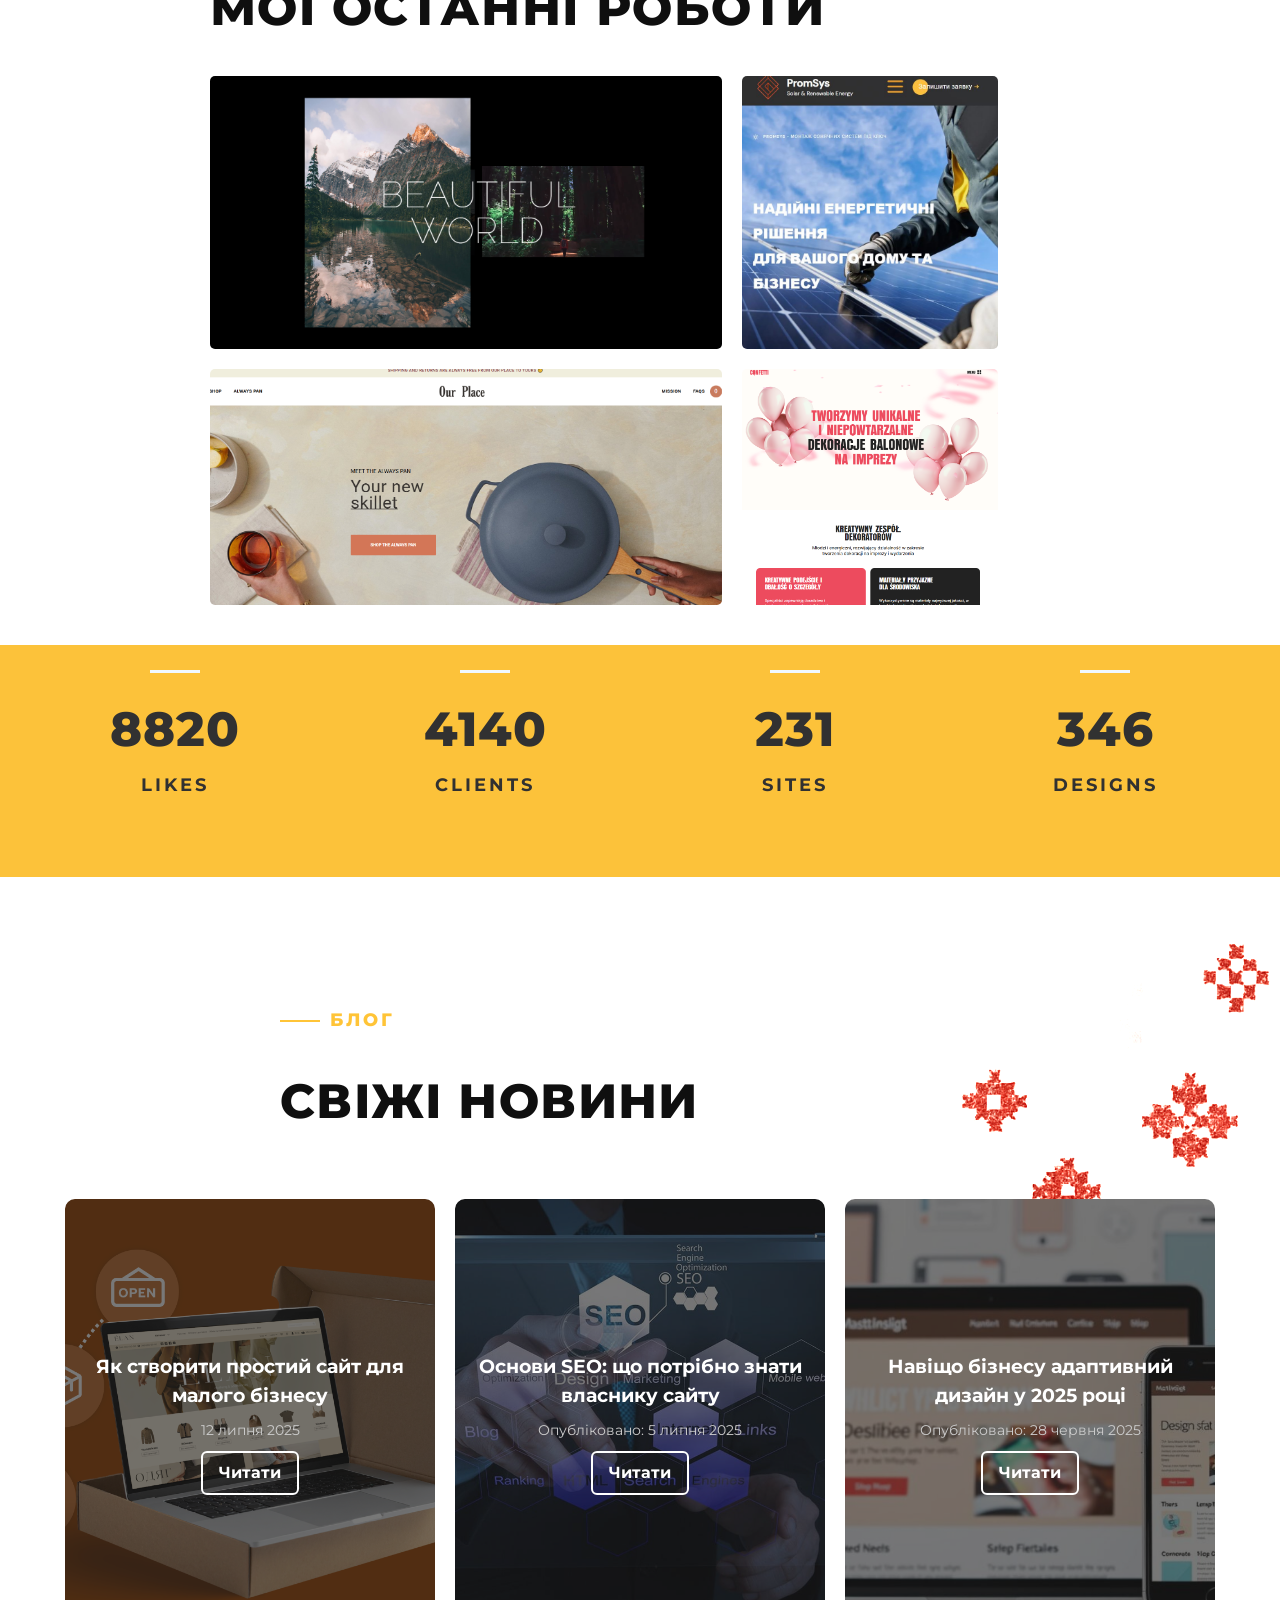
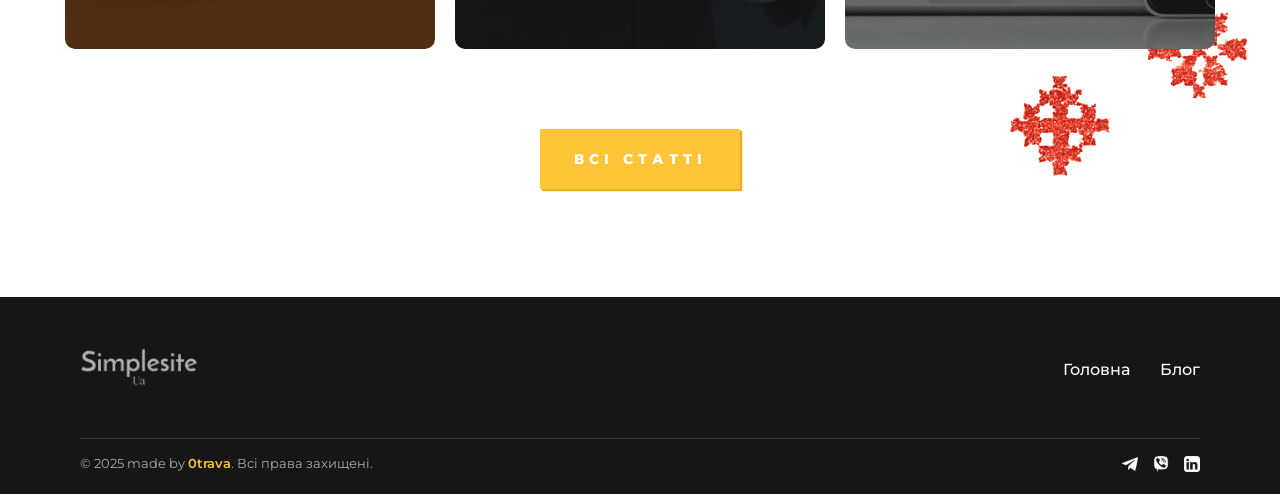
==== commit 8c70ed7c: "change links on page" ====
--- a/index.html
+++ b/index.html
@@ -331,8 +331,8 @@
     </div>
 
     <nav class="footer__nav">
-      <a href="#home" class="footer__nav-link">Головна</a>
-      <a href="#blog" class="footer__nav-link">Блог</a>
+      <a href="/" class="footer__nav-link">Головна</a>
+      <a href="./blog pages/blog.html" class="footer__nav-link">Блог</a>
     </nav>
 
   </div>
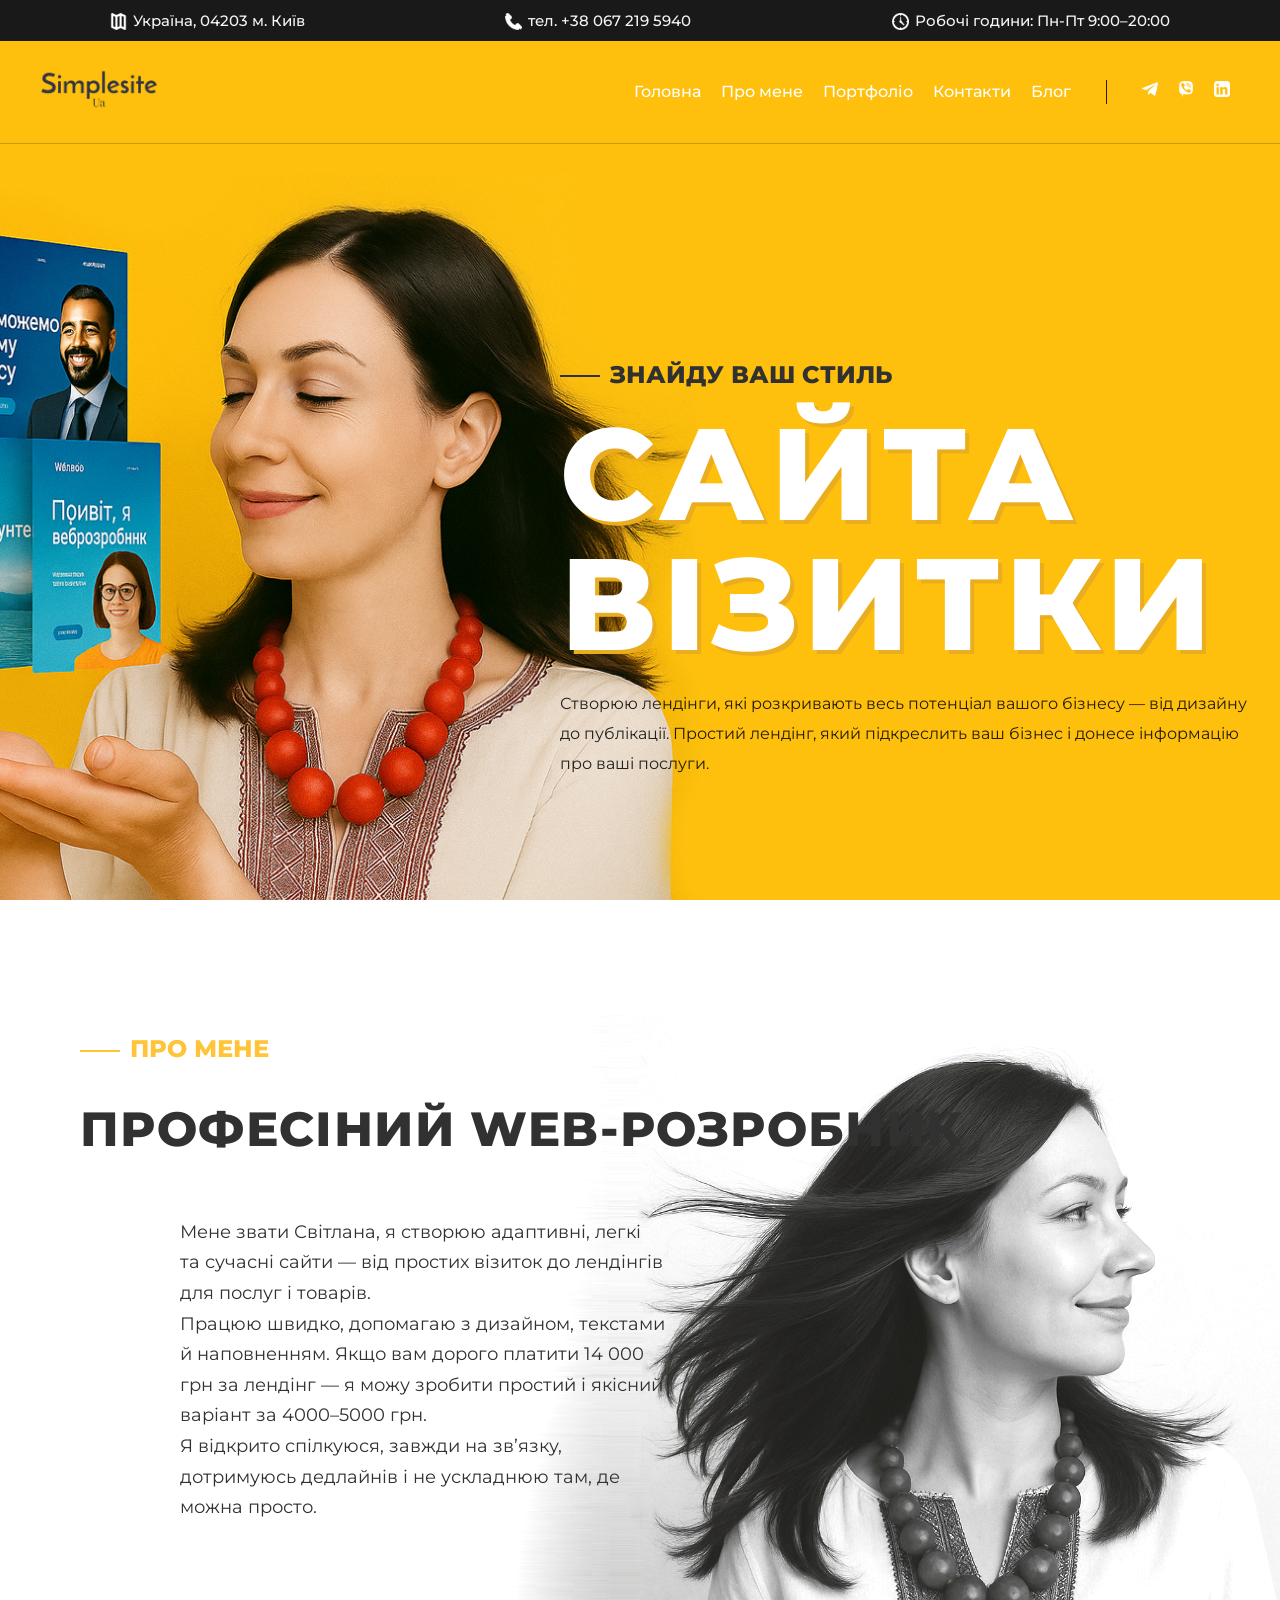
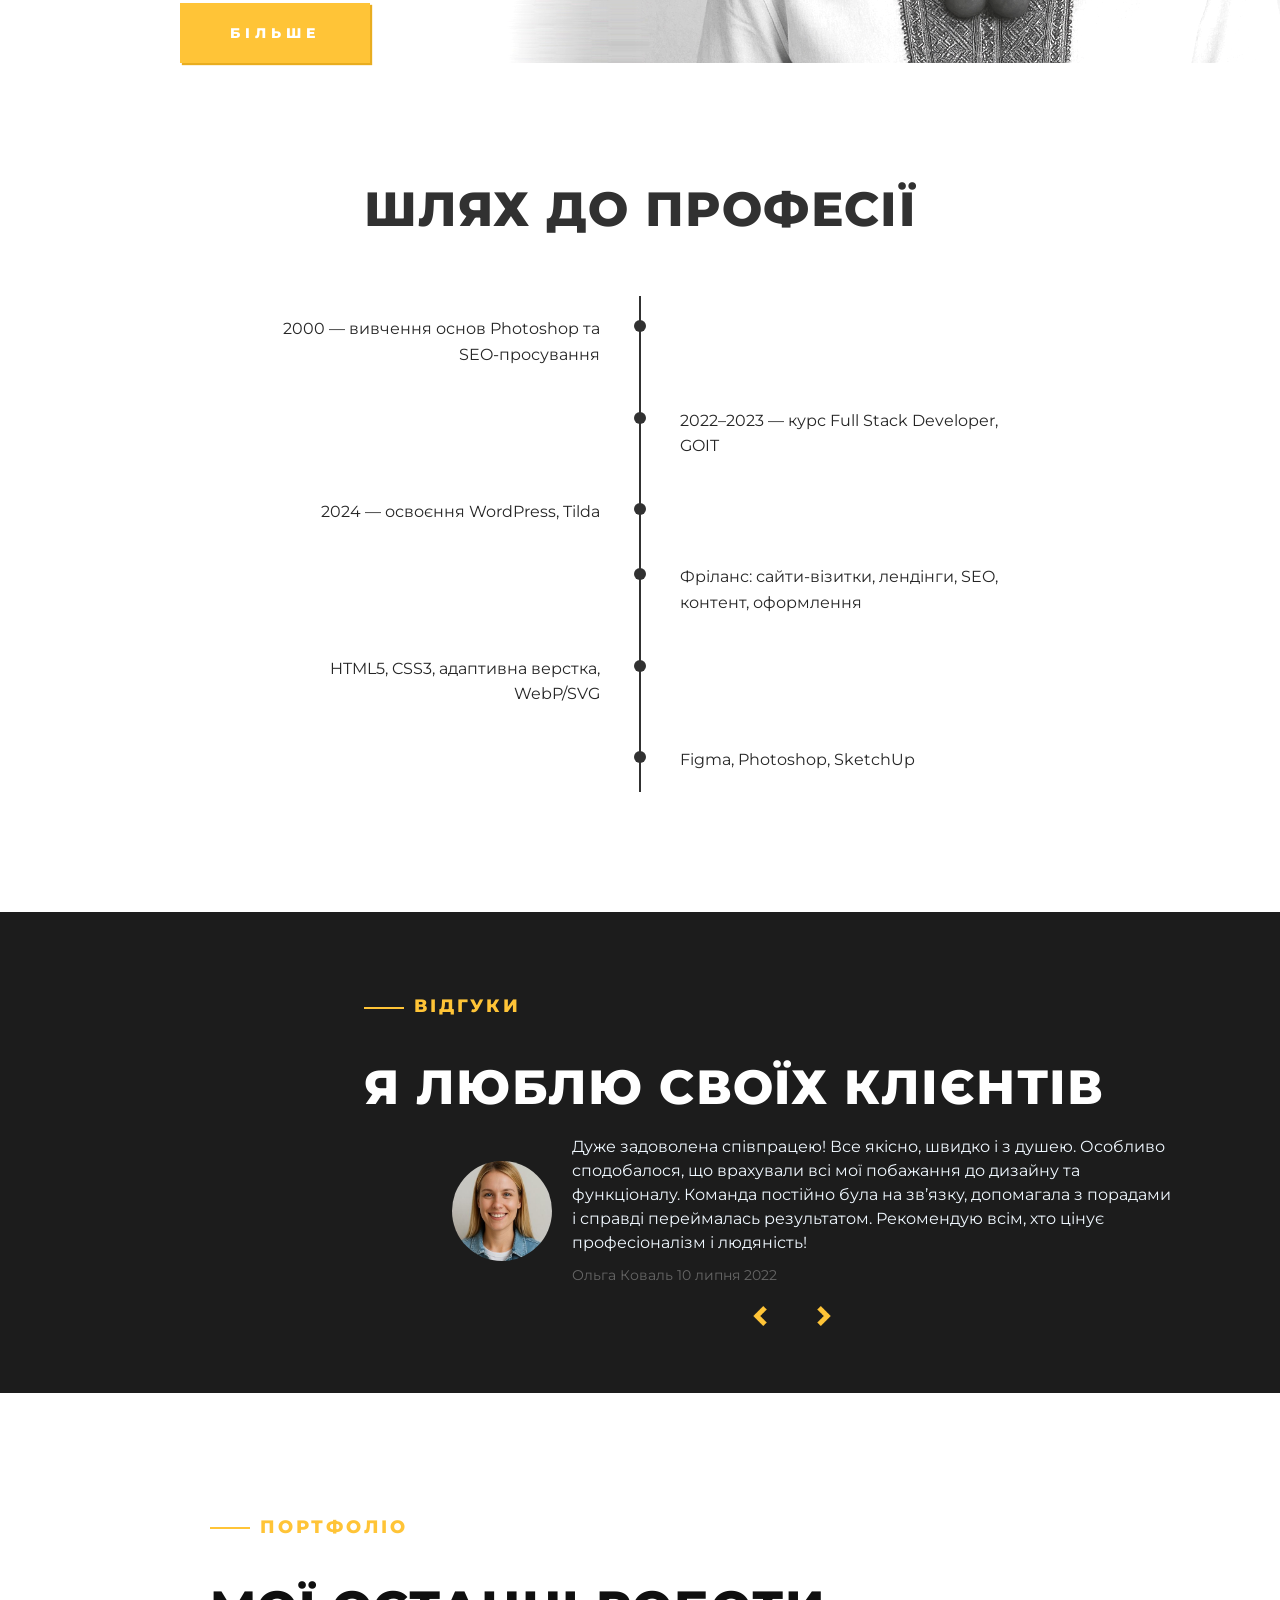
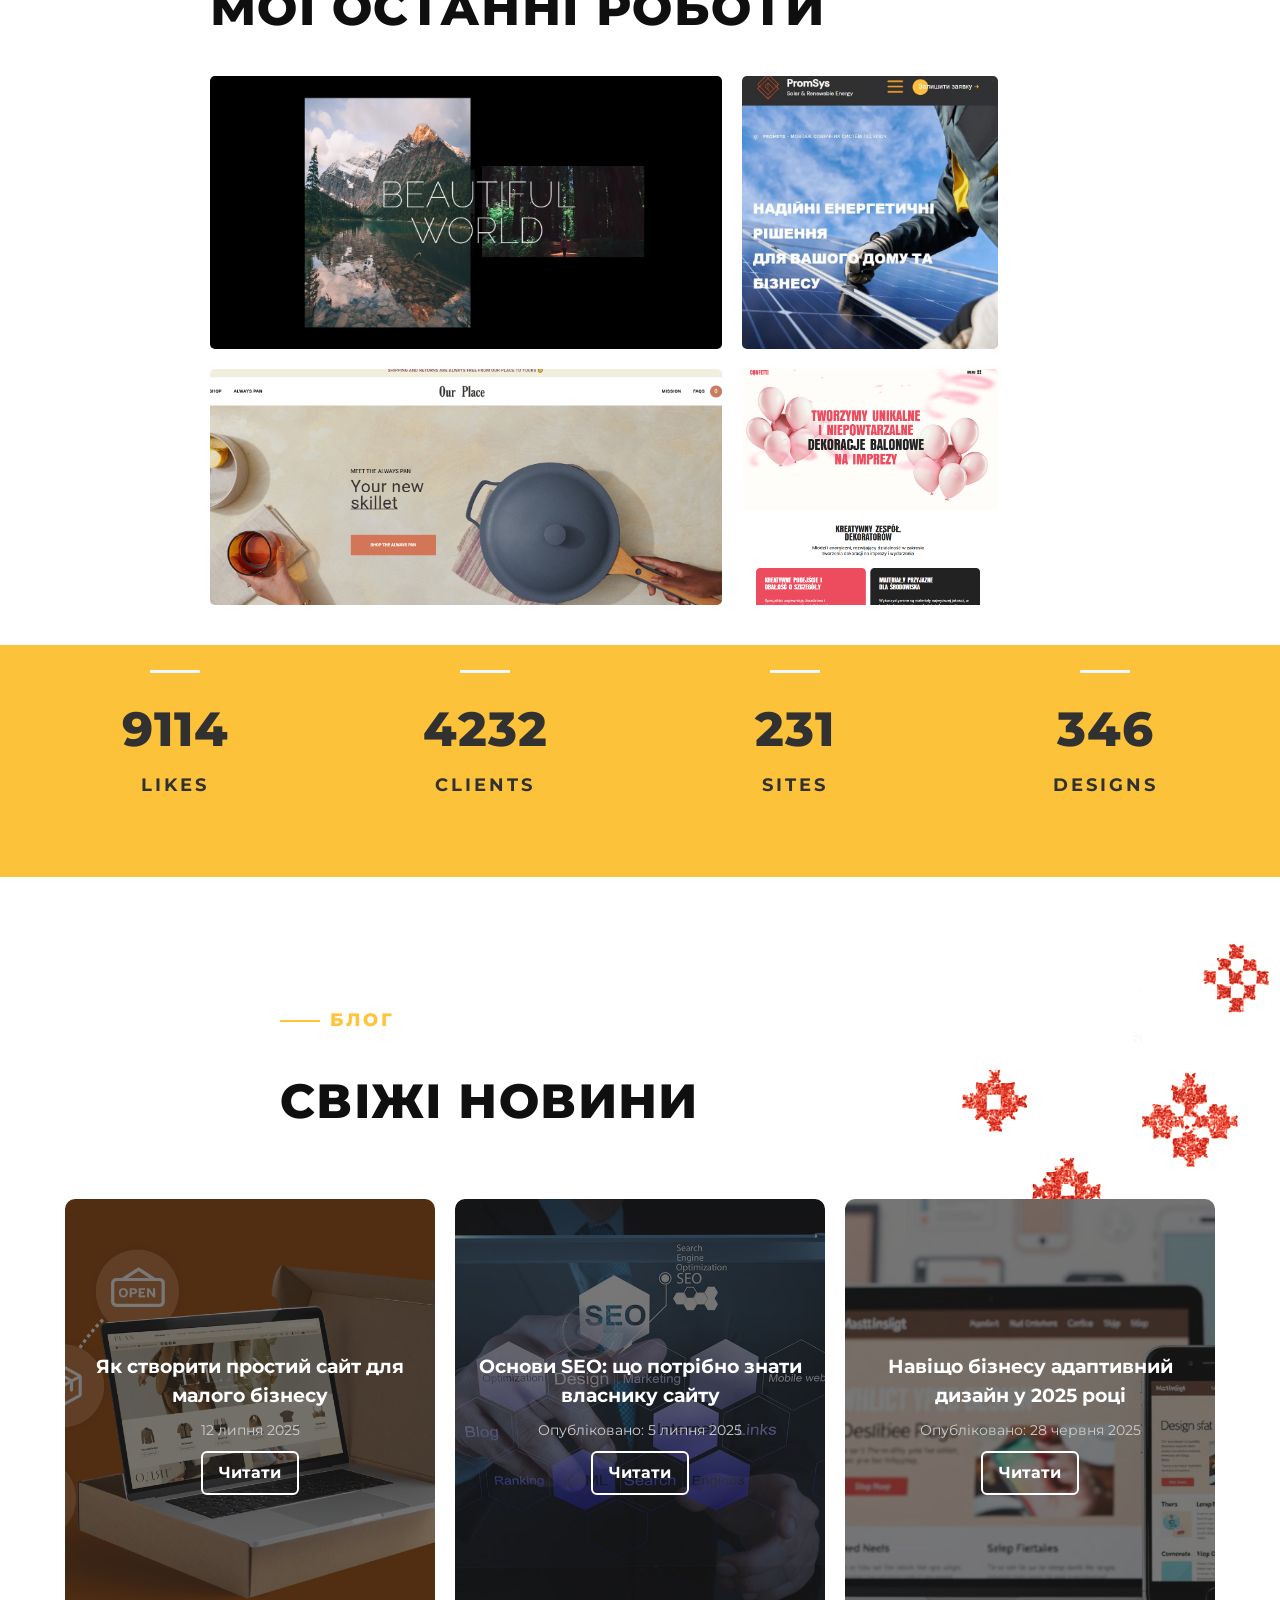
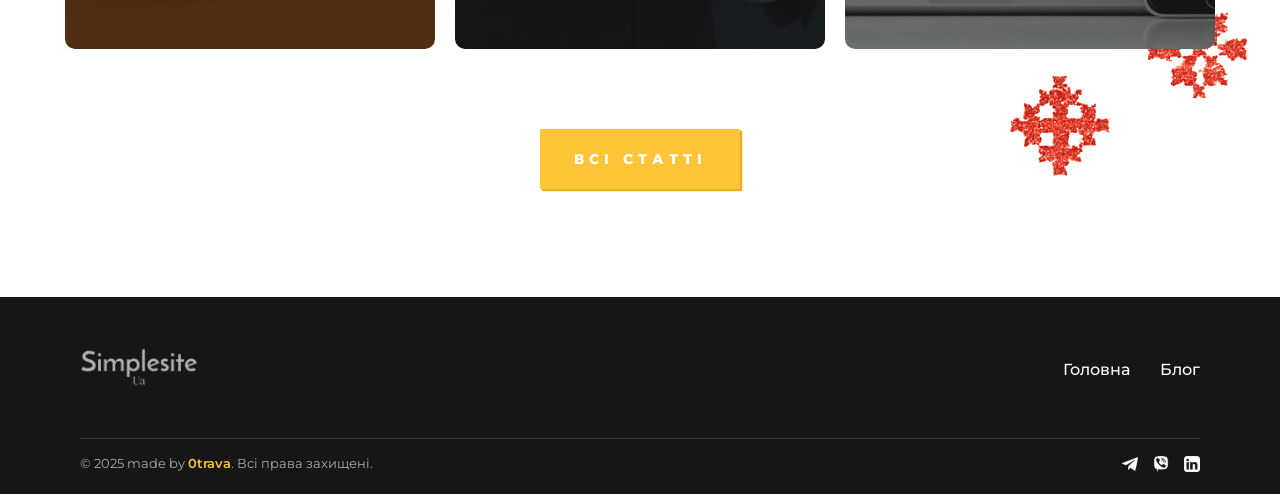
==== commit aa161860: "add link to button" ====
--- a/index.html
+++ b/index.html
@@ -314,7 +314,7 @@
     </div>
 
     <div class="blog__all">
-      <a href="#" class="btn">Всі статті</a>
+      <a href="./blog pages/blog.html" class="btn">Всі статті</a>
     </div>
   </section>
 
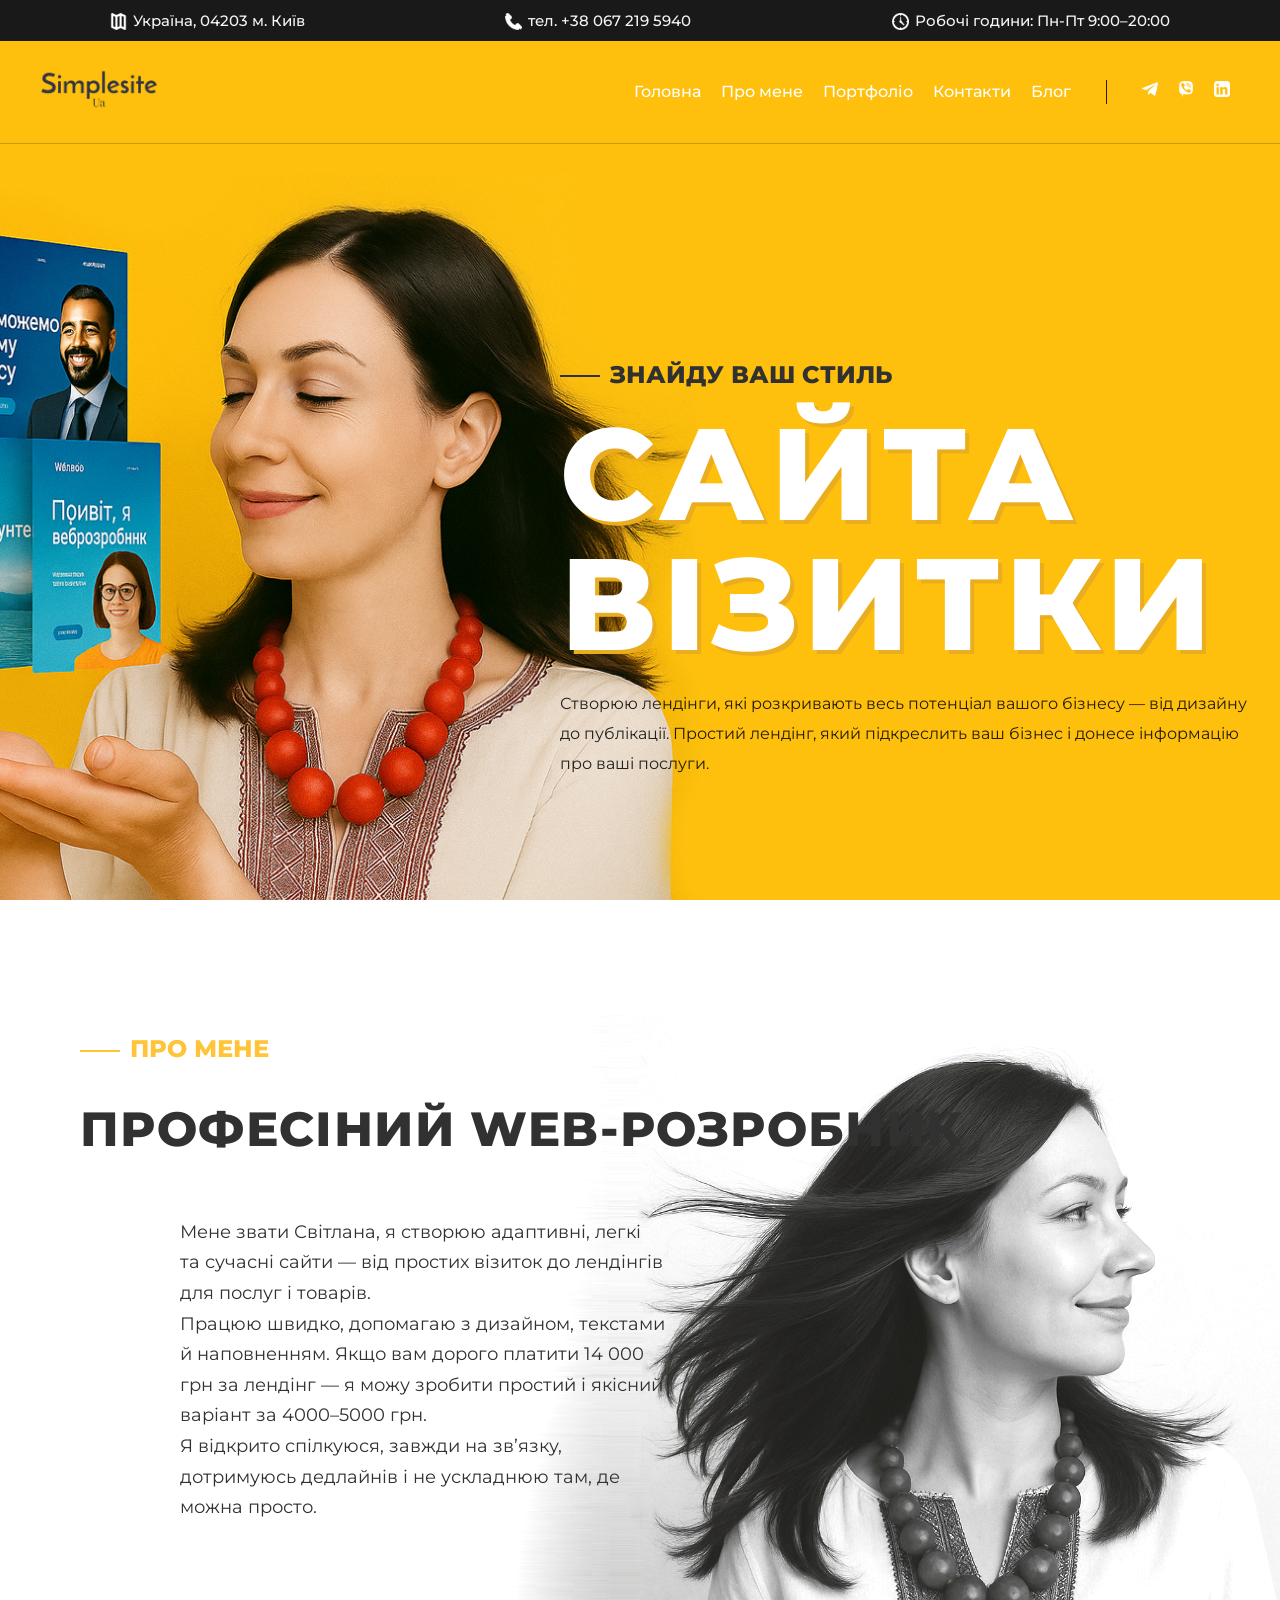
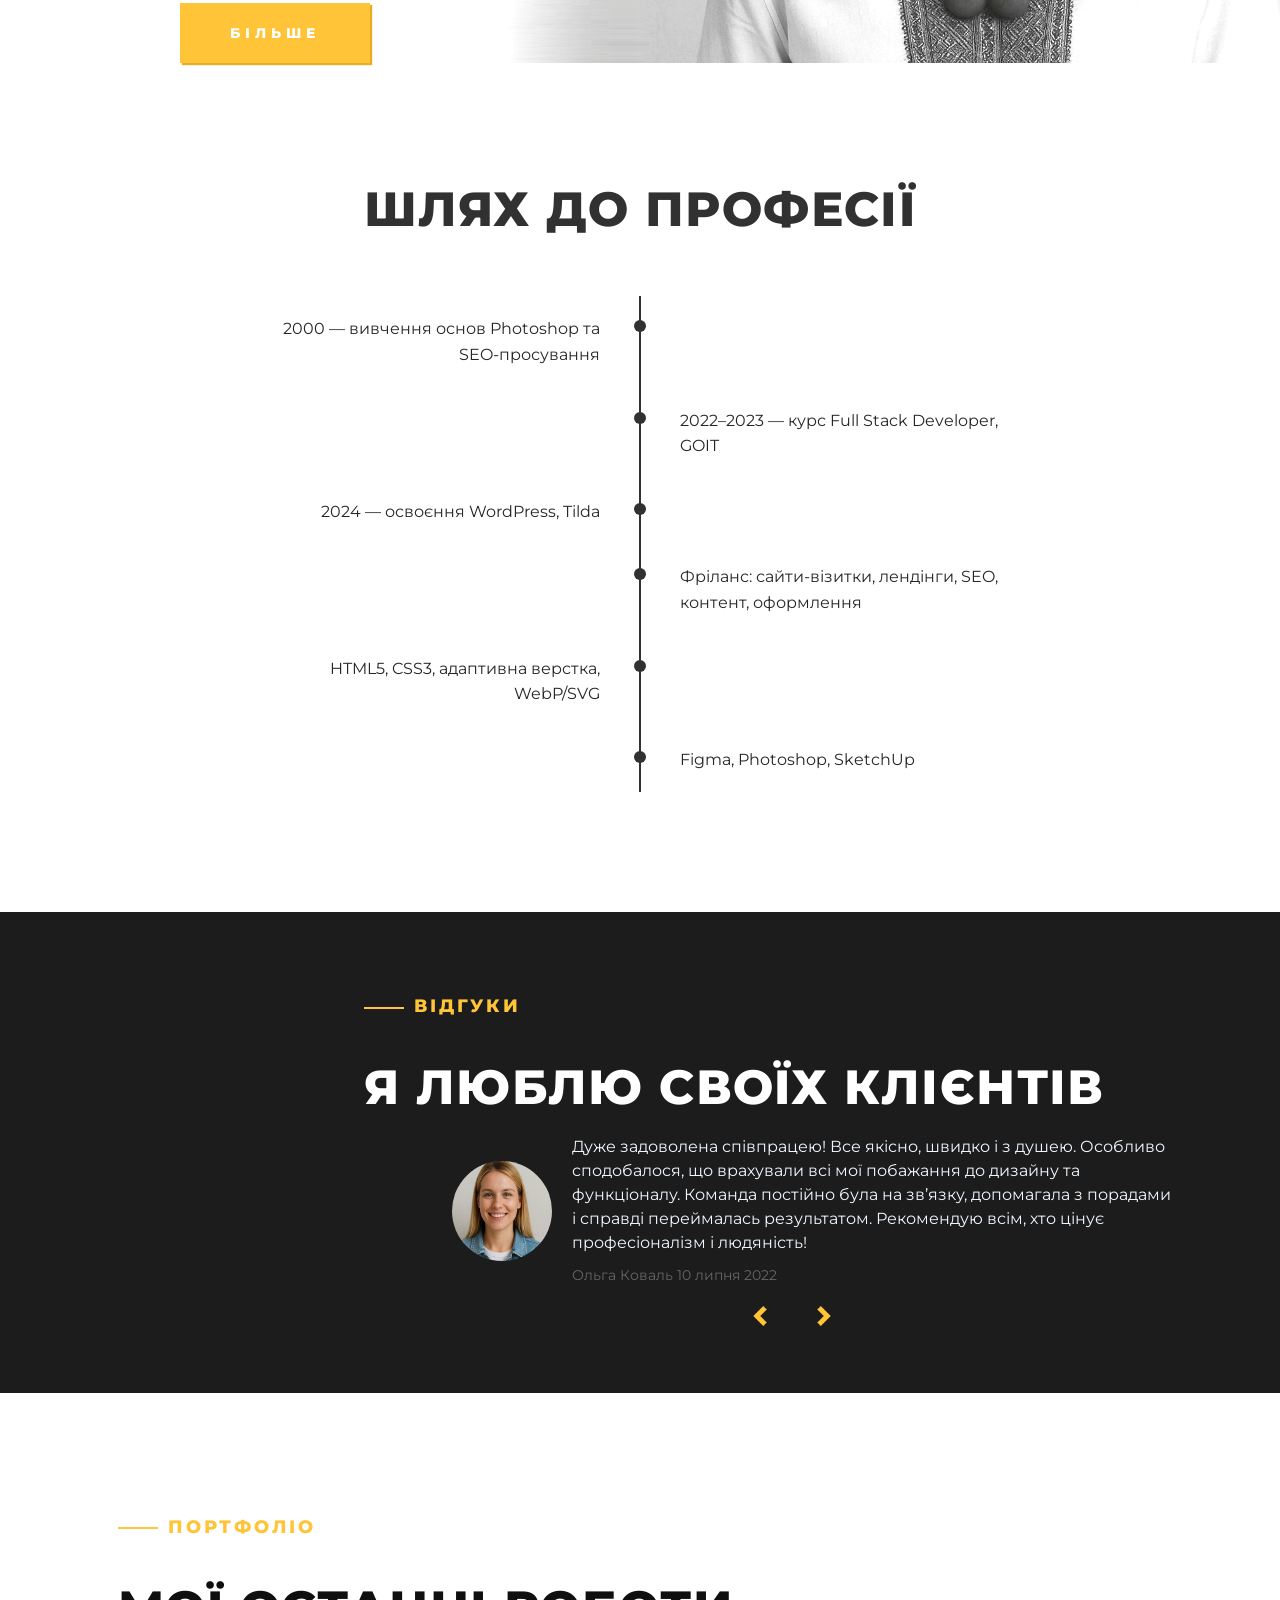
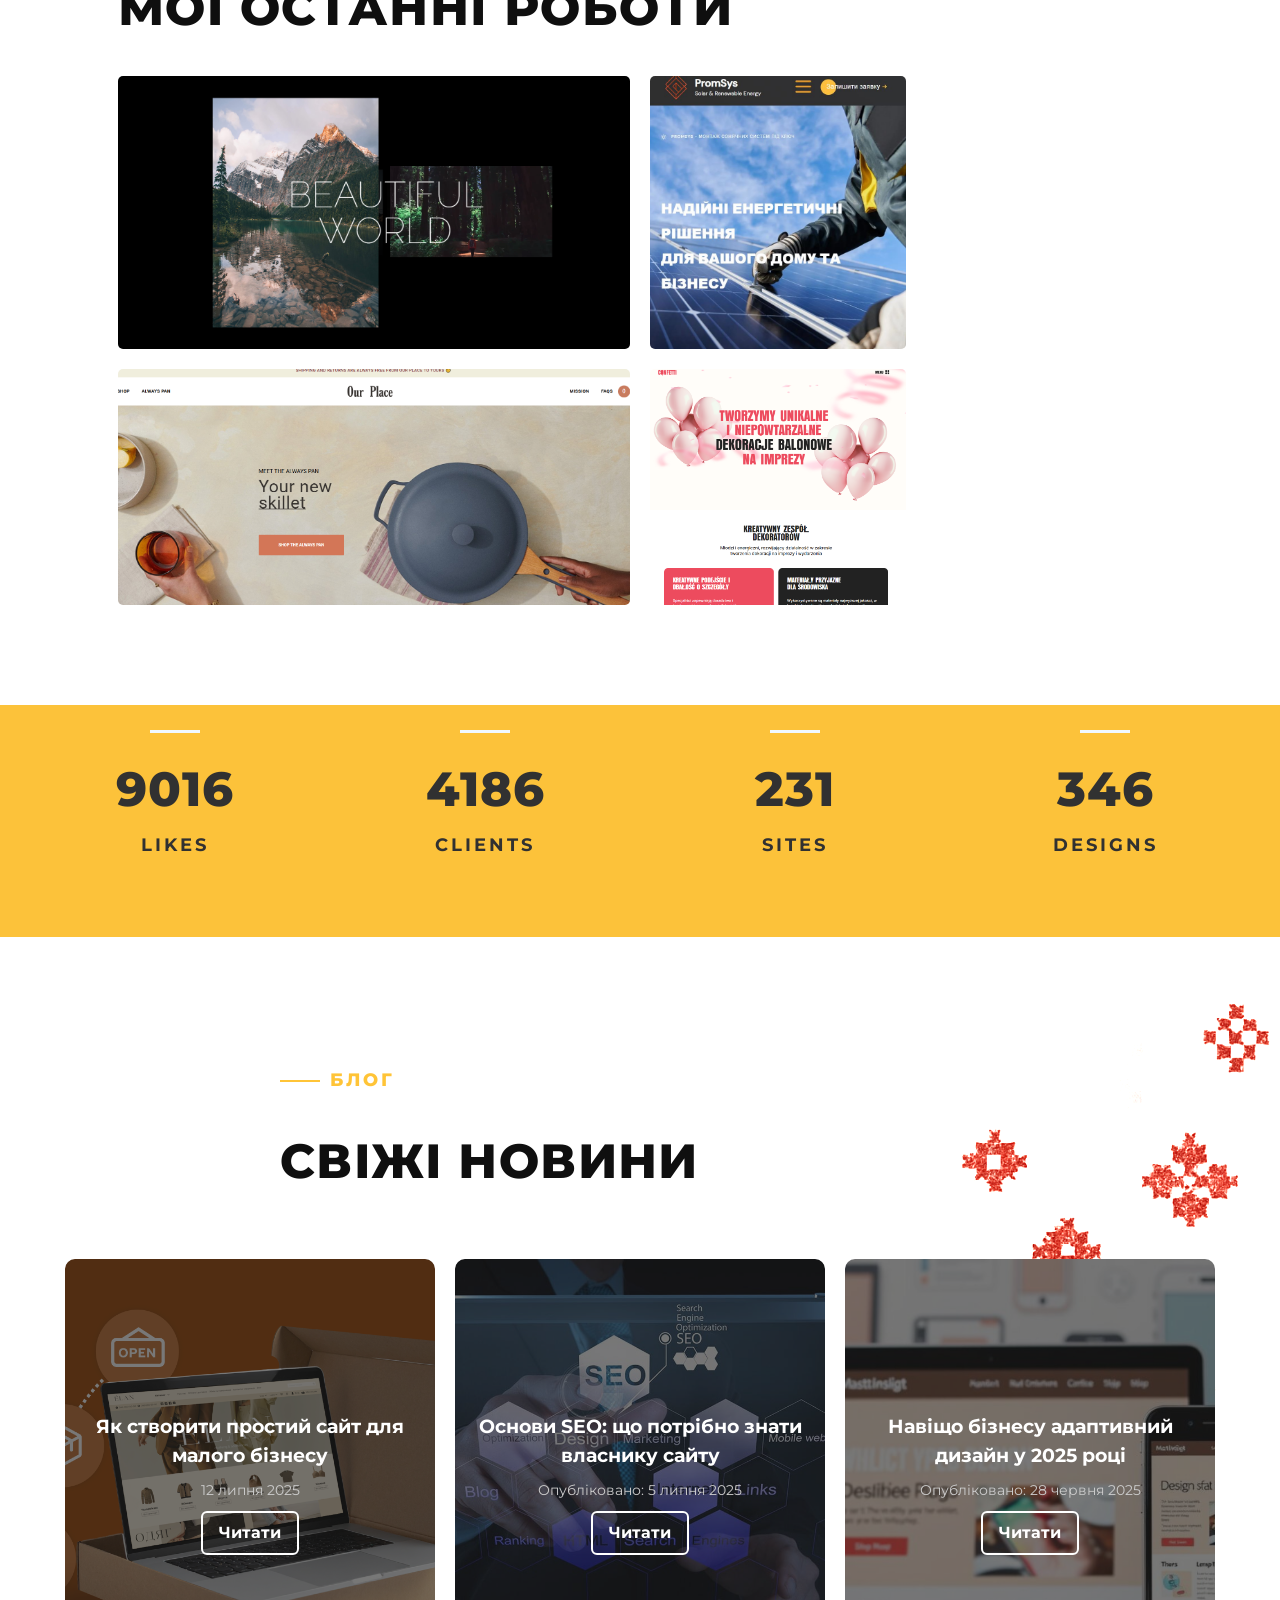
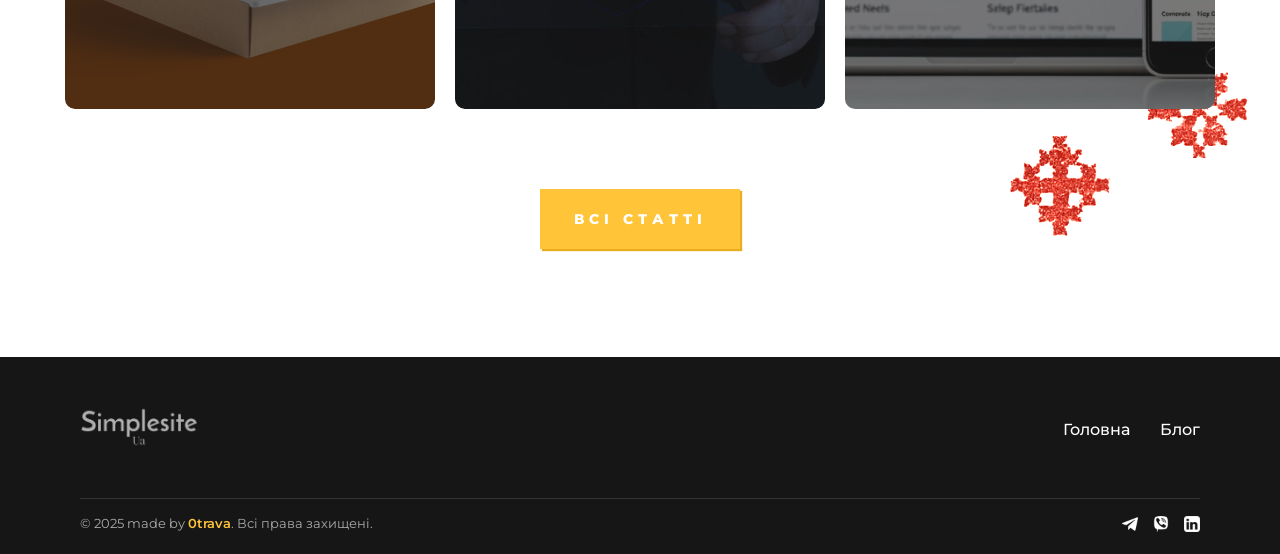
==== commit e314edad: "add" ====
--- a/index.html
+++ b/index.html
@@ -200,7 +200,8 @@
   <!-- portfolio -->
 
 
-  <section id="portfolio" class="portfolio container">
+  <section id="portfolio" class="portfolio">
+    <div>
     <h2 class="portfolio__title"><span class="highlight"></span>ПОРТФОЛІО</h2>
     <p class="portfolio__subtitle">Мої останні роботи</p>
 
@@ -234,6 +235,7 @@
         </div>
       </li>
     </ul>
+    </div>
   </section>
 
   <!-- counter-section -->
--- a/styles/portfolio.css
+++ b/styles/portfolio.css
@@ -1,3 +1,15 @@
+.portfolio {
+  display: flex;
+  width: 100%;
+  justify-content: center;
+  flex-direction: column;
+  align-items: center;
+  align-content: center;
+  padding: 40px 100px;
+
+}
+
+
 .portfolio .works {
   display: grid;
   grid-template-columns: repeat(auto-fit, minmax(300px, 1fr)); /* 2 колонки при достатній ширині */
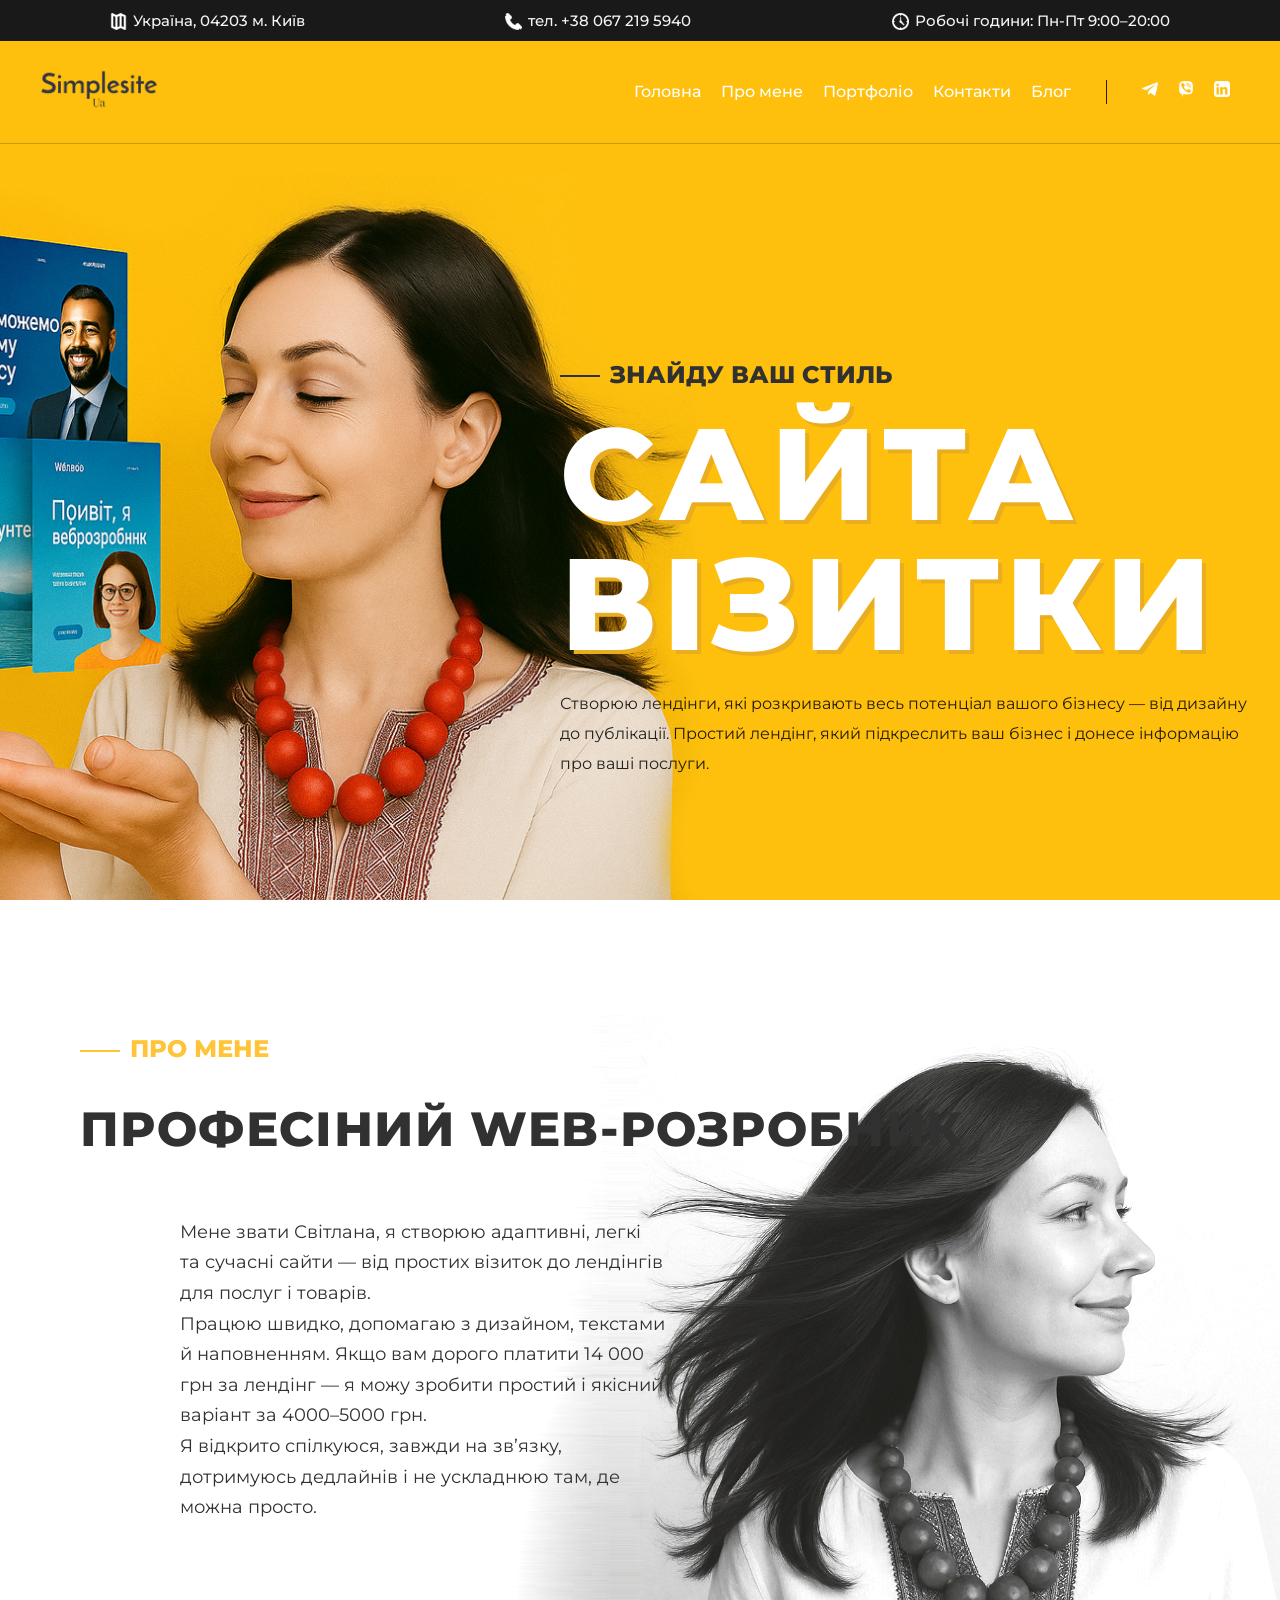
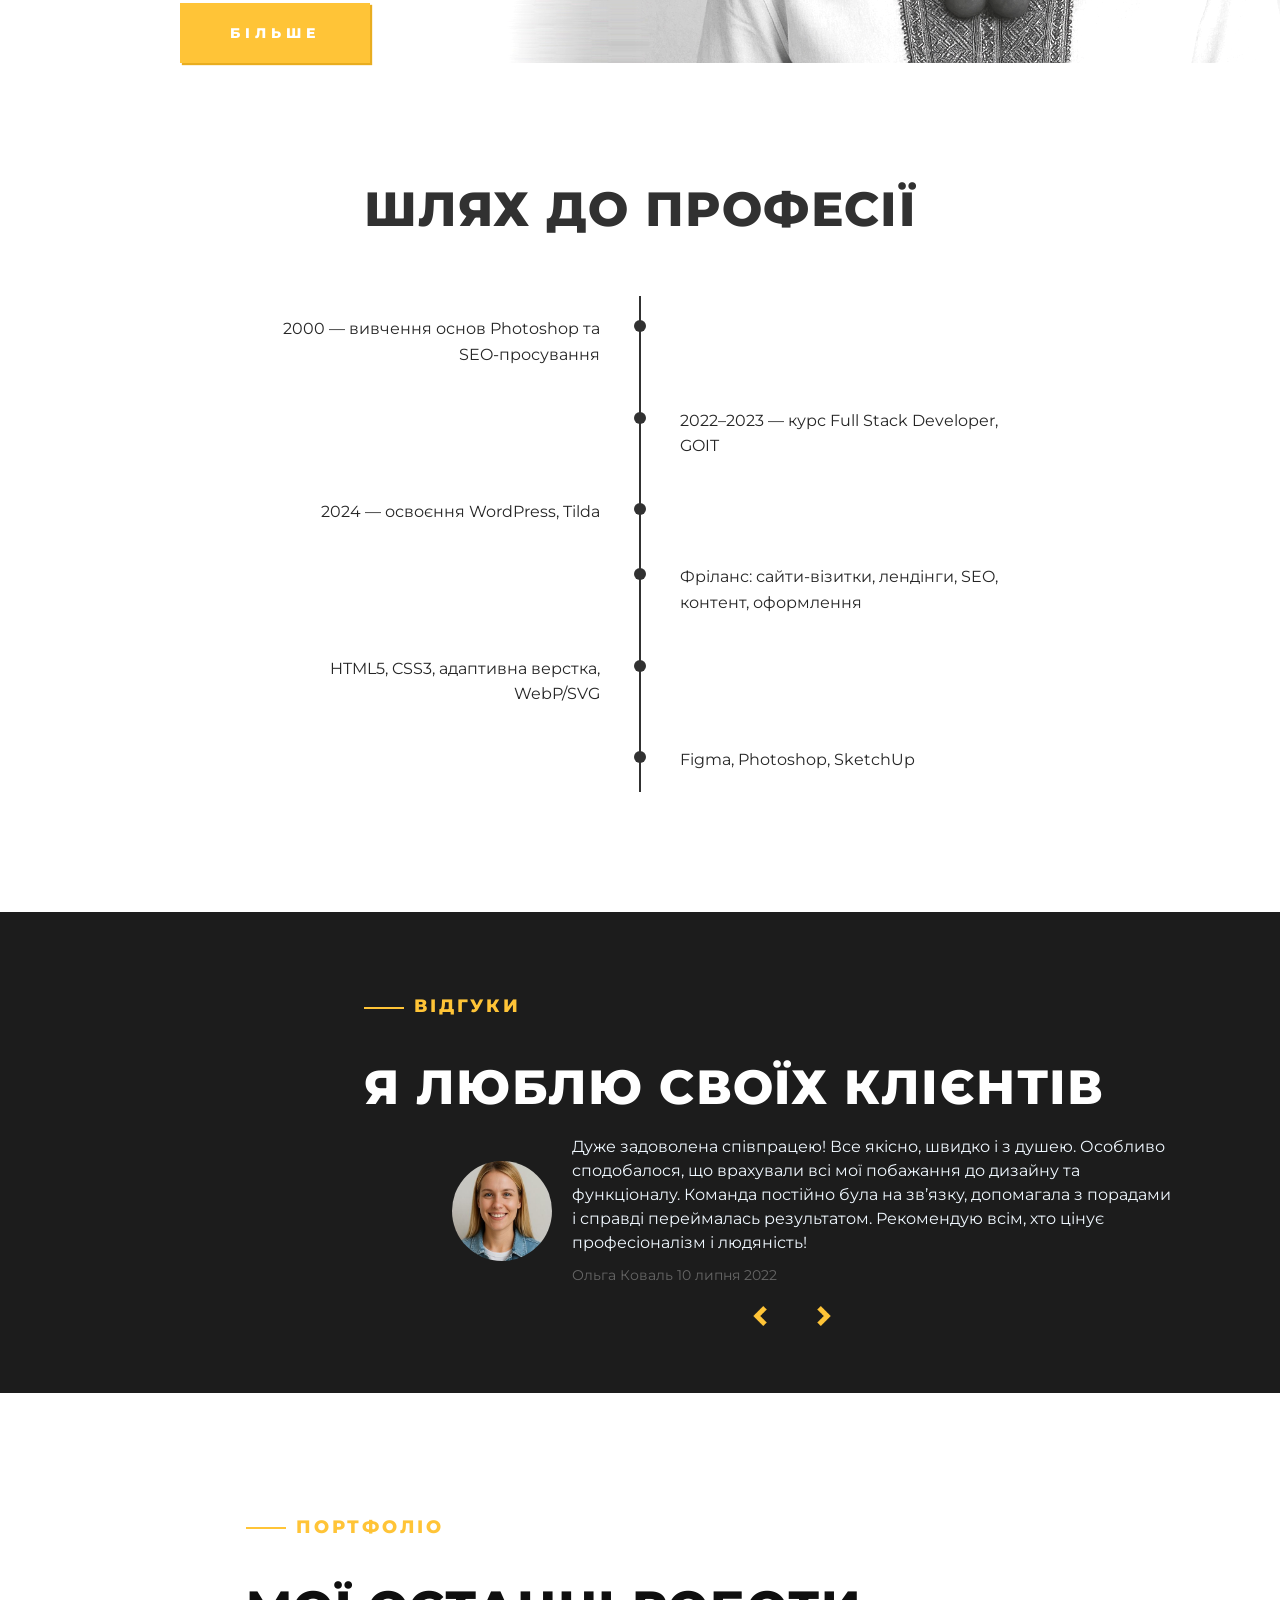
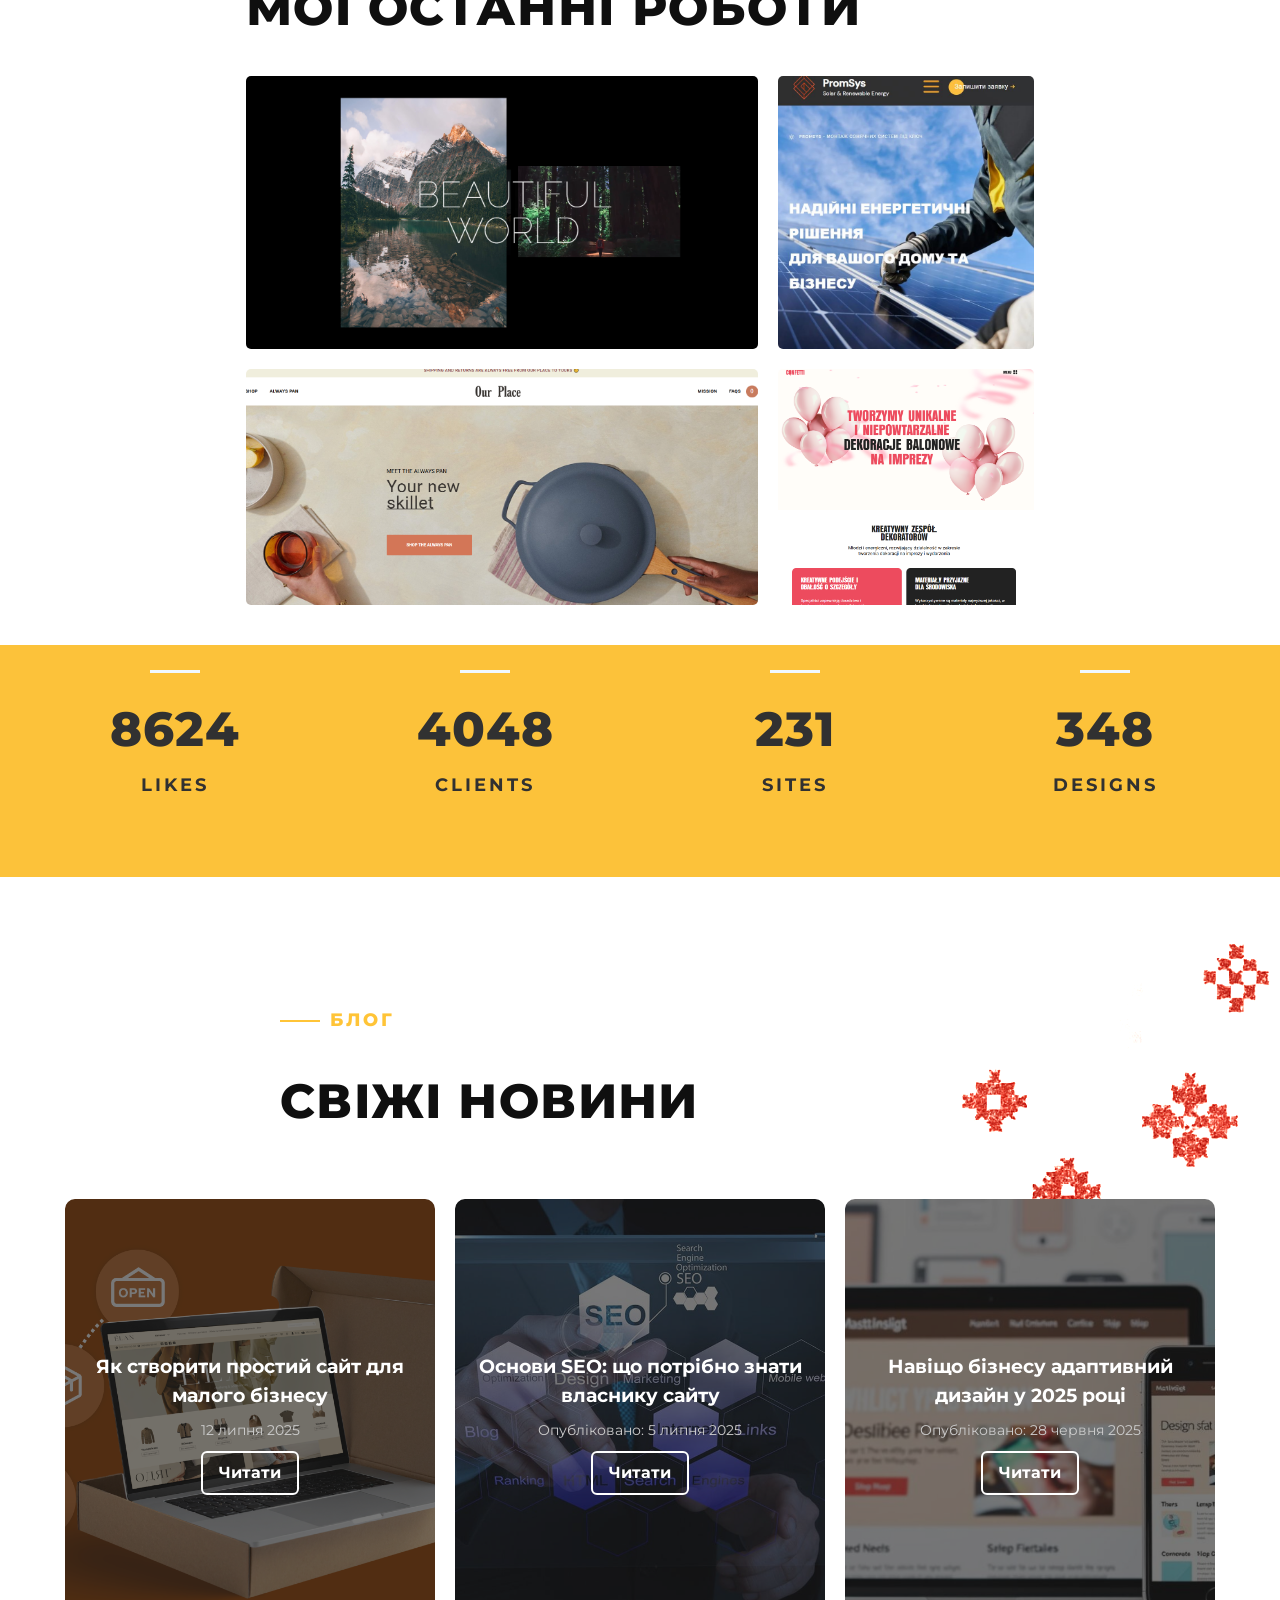
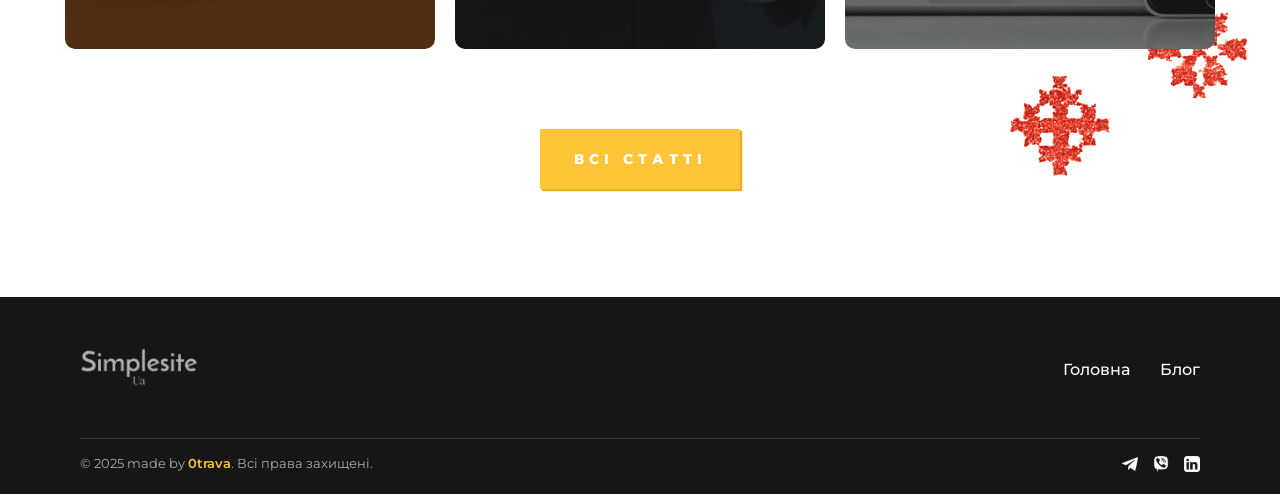
==== commit 7816493f: "add" ====
--- a/index.html
+++ b/index.html
@@ -200,7 +200,7 @@
   <!-- portfolio -->
 
 
-  <section id="portfolio" class="portfolio">
+  <section id="portfolio" class="portfolio container">
     <div>
     <h2 class="portfolio__title"><span class="highlight"></span>ПОРТФОЛІО</h2>
     <p class="portfolio__subtitle">Мої останні роботи</p>
